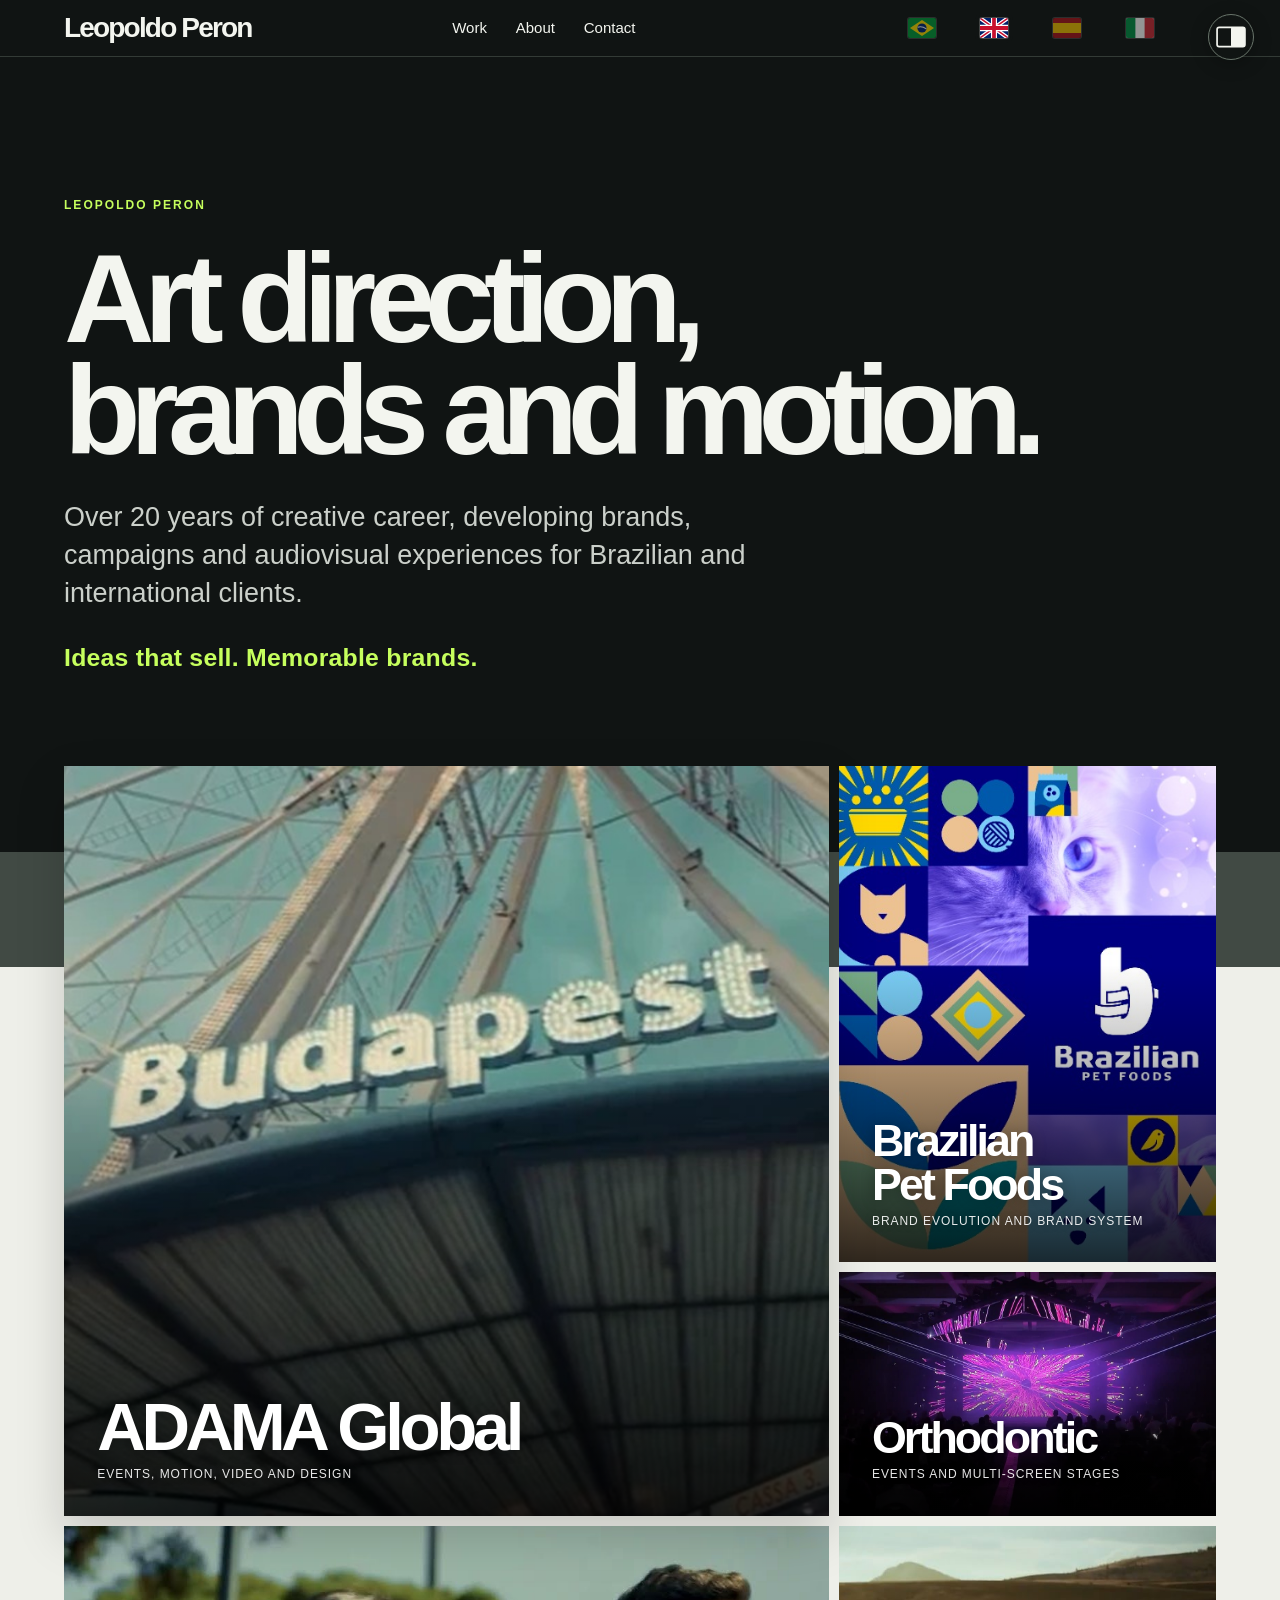
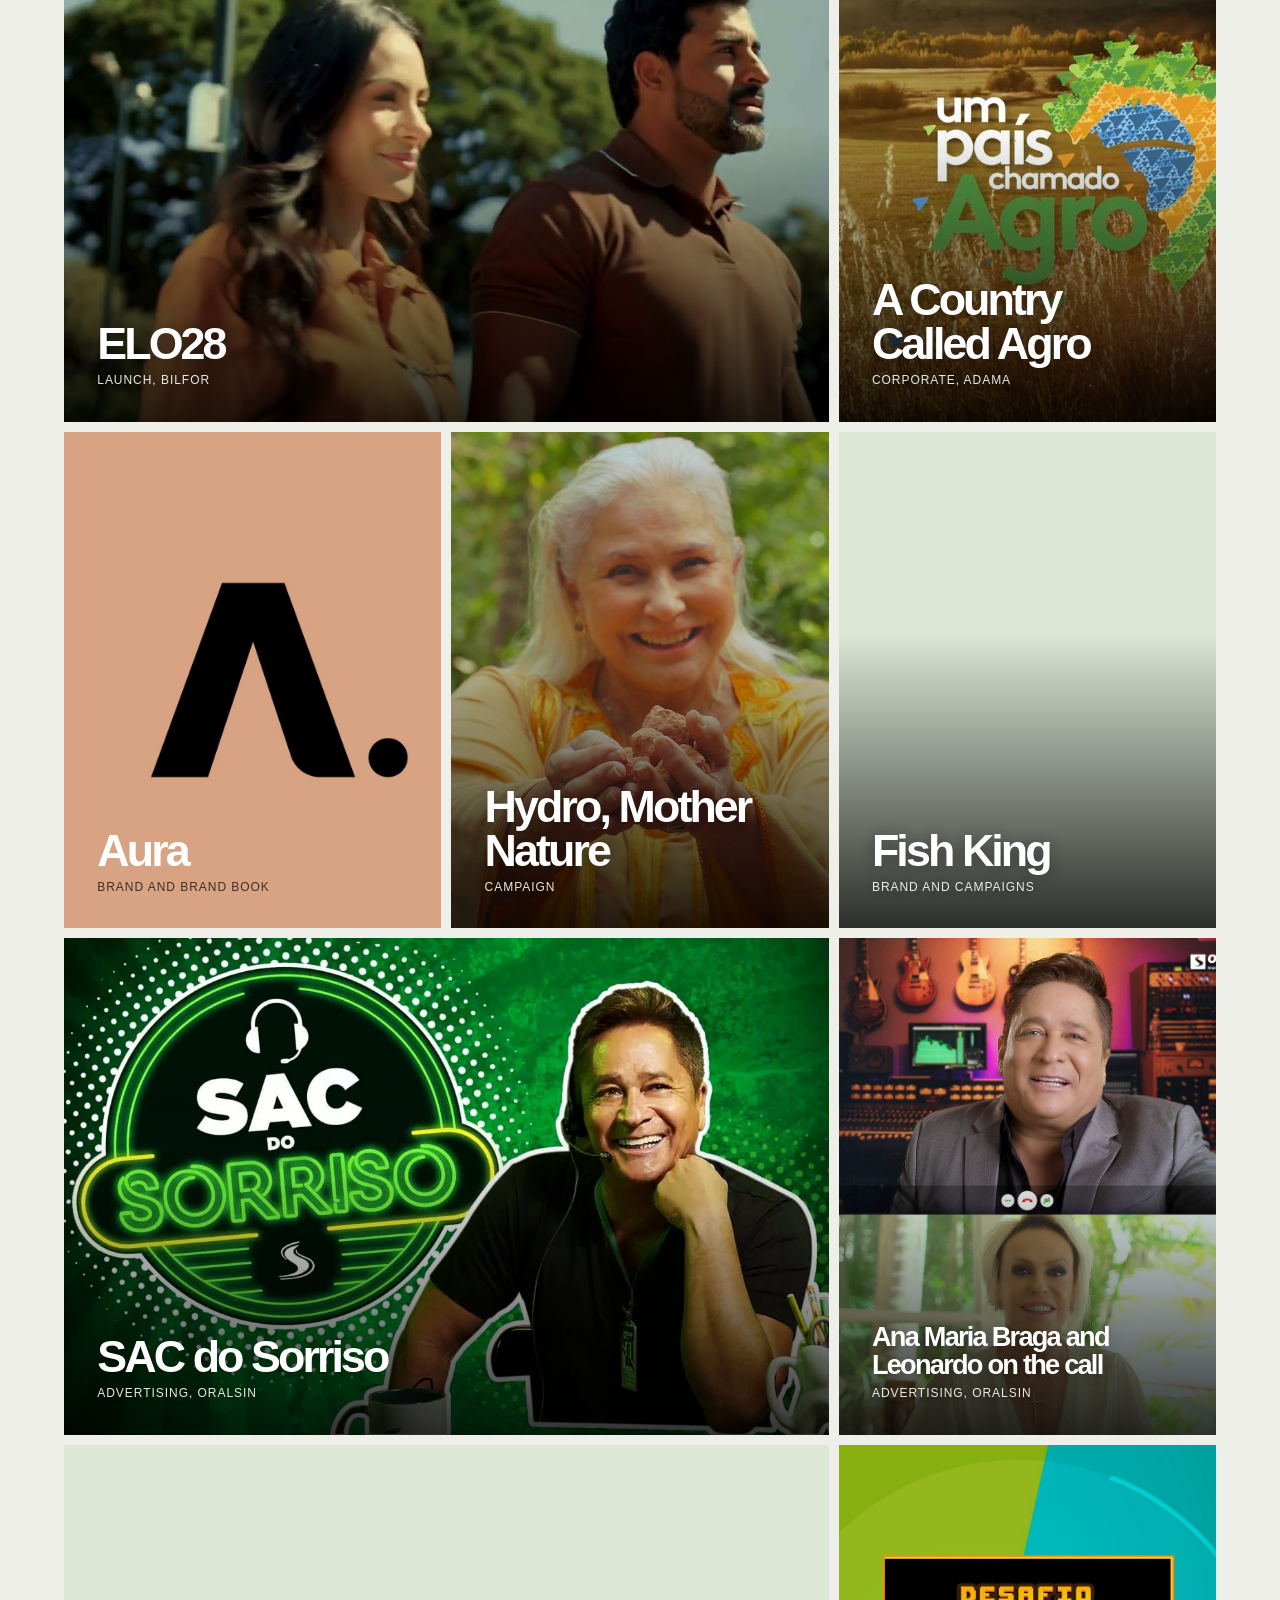
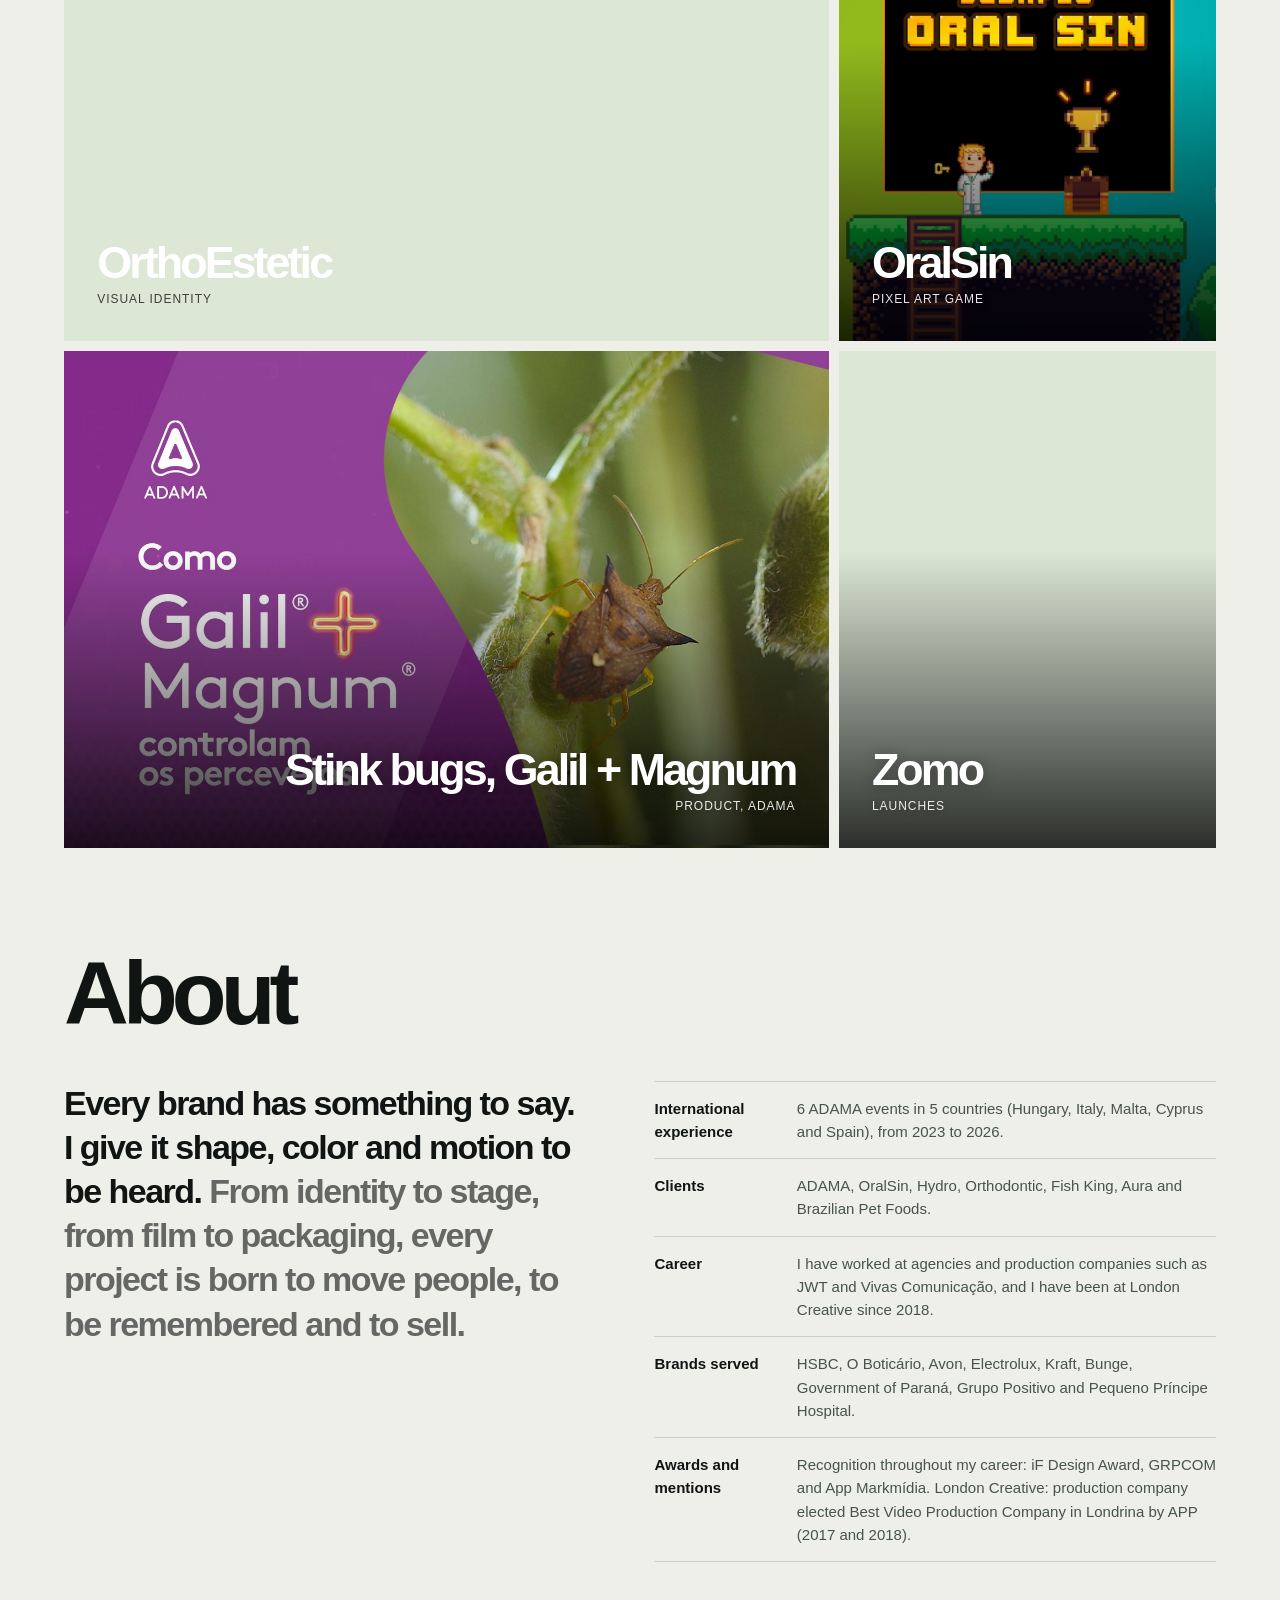
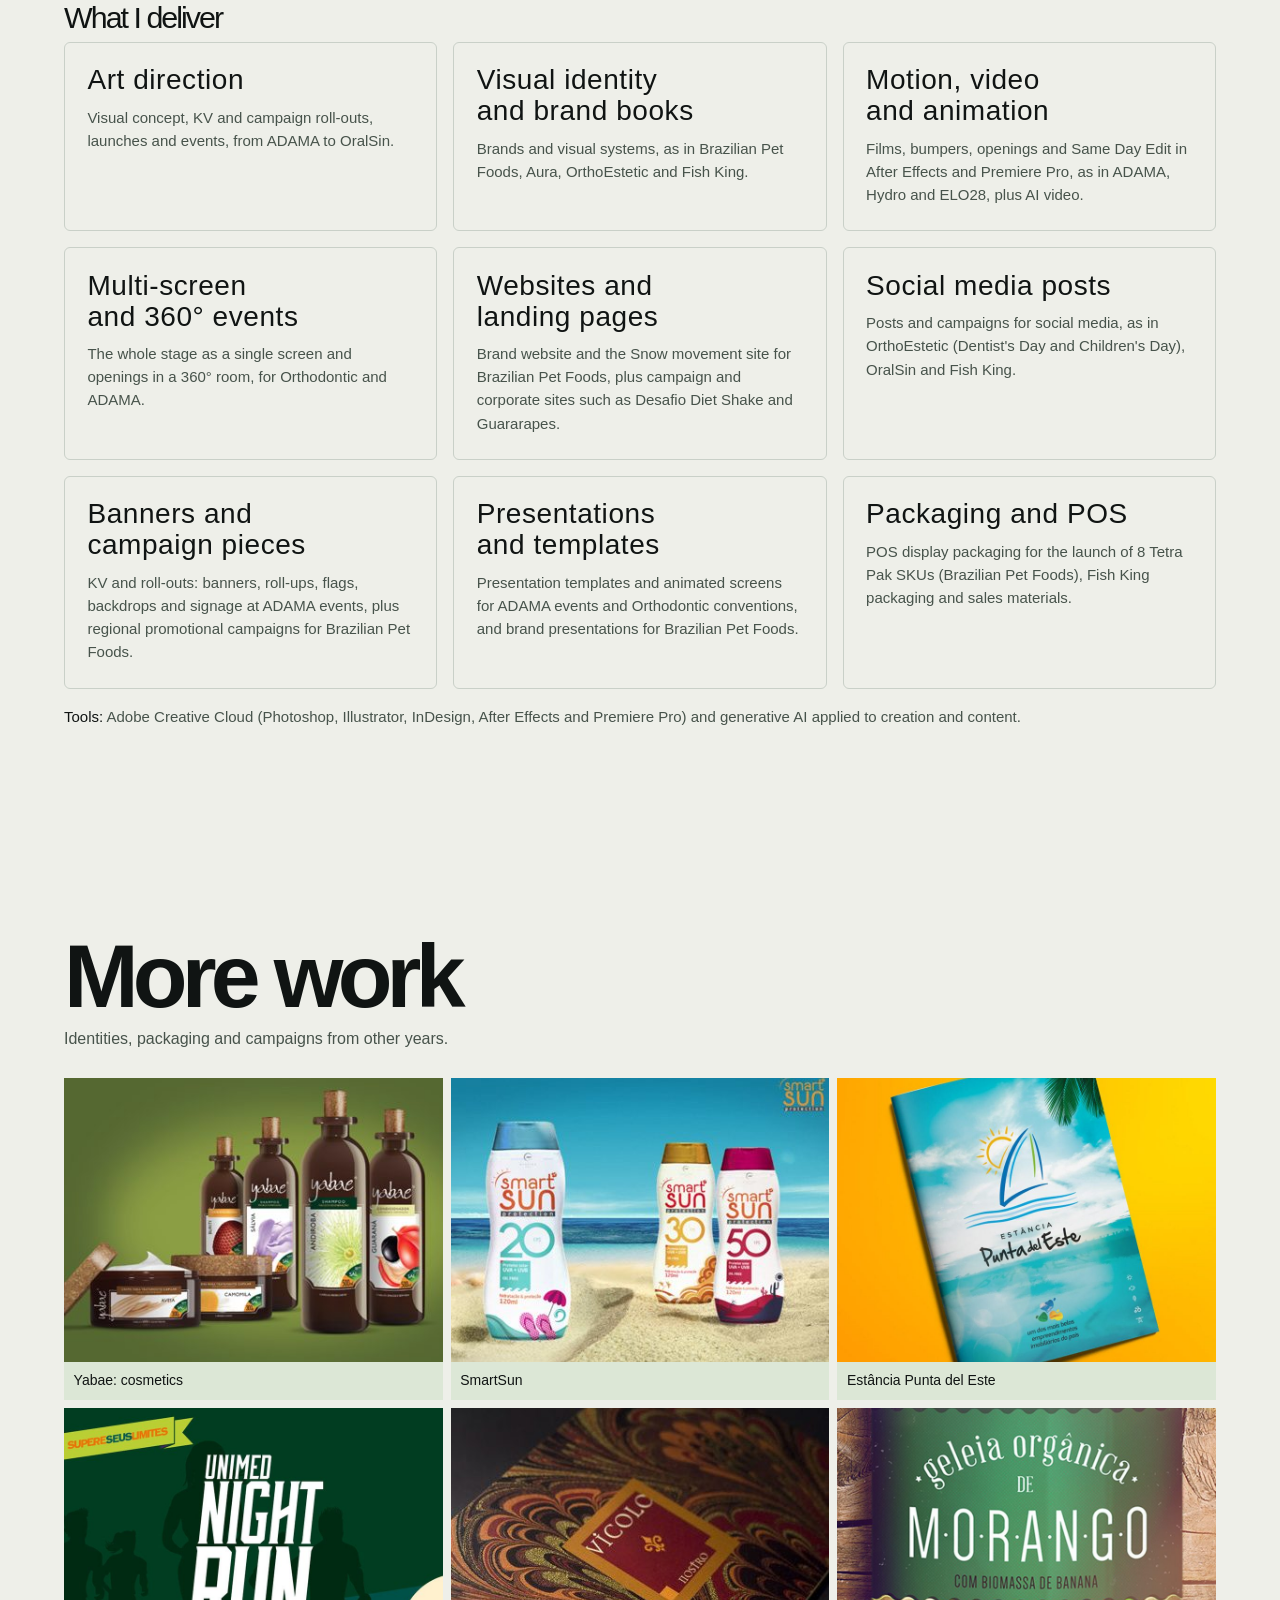
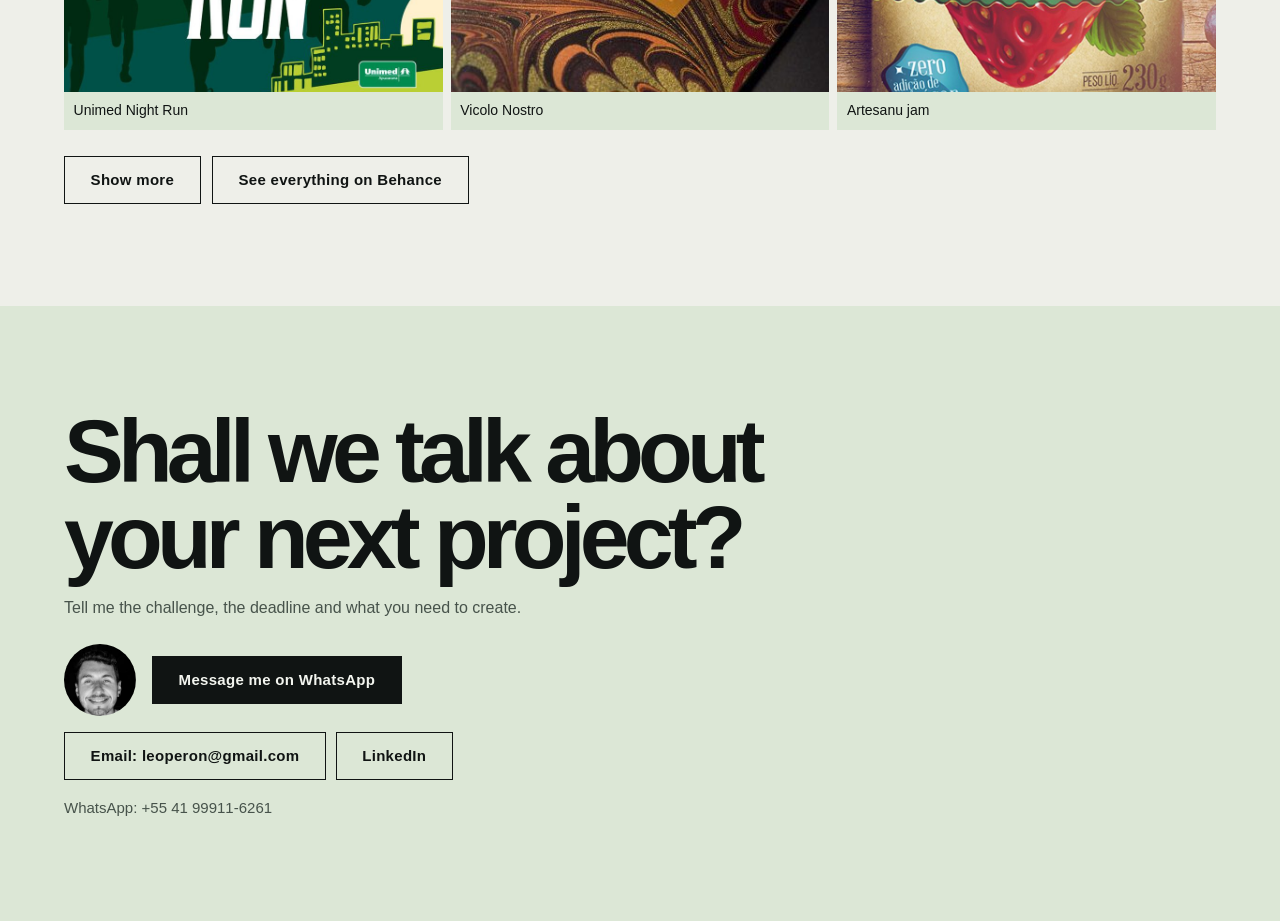
==== en/index.html @ 8b36c04d "Improve contrast in ADAMA Global event navigation" ====
<!DOCTYPE html>
<html lang="en">
<head>
<meta charset="utf-8">

<meta name="viewport" content="width=device-width, initial-scale=1, viewport-fit=cover">
<title>Leopoldo Peron | Art direction for brands that want to sell better</title>
<meta name="description" content="Art direction, visual identity, motion, AI video and events for brands and companies that want to be memorable.">
<link rel="canonical" href="https://leoperon2.github.io/portfolio/en/"><script type="application/ld+json">{"@context": "https://schema.org", "@type": "Person", "name": "Leopoldo Peron", "jobTitle": "Art director", "description": "Art direction, visual identity, motion, AI video and events for brands and companies.", "url": "https://leoperon2.github.io/portfolio/en/", "image": "https://leoperon2.github.io/portfolio/img/leopoldo.jpg", "inLanguage": "en", "sameAs": ["https://www.linkedin.com/in/leopoldoperon", "https://www.behance.net/leoperon"], "knowsAbout": ["Websites and landing pages", "Social media posts", "Banners and campaign pieces", "Presentations and templates", "Packaging and POS", "Visual identity and brand books", "Motion, video and animation", "Multi-screen and 360° events", "Adobe After Effects", "Adobe Premiere Pro", "Adobe Photoshop", "Adobe Illustrator", "Adobe InDesign"]}</script>
<meta property="og:type" content="website">
<meta property="og:locale" content="en_US">
<meta property="og:site_name" content="Leopoldo Peron">
<meta property="og:title" content="Leopoldo Peron | Art direction, brands and motion">
<meta property="og:description" content="Over 20 years of creative career, developing brands, campaigns and audiovisual experiences for Brazilian and international clients.">
<meta property="og:url" content="https://leoperon2.github.io/portfolio/en/">
<meta property="og:image" content="https://leoperon2.github.io/portfolio/img/adama/capa-tela.jpg?v=2">
<meta property="og:image:width" content="1360">
<meta property="og:image:height" content="660">
<meta property="og:image:alt" content="The 360° room of the ADAMA Field to Future event, with the screen surrounding the audience">
<meta name="twitter:card" content="summary_large_image">
<meta name="twitter:title" content="Leopoldo Peron | Art direction, brands and motion">
<meta name="twitter:description" content="Over 20 years of creative career, developing brands, campaigns and audiovisual experiences for Brazilian and international clients.">
<meta name="twitter:image" content="https://leoperon2.github.io/portfolio/img/adama/capa-tela.jpg?v=2">
<link rel="alternate" hreflang="pt-BR" href="../">
<link rel="alternate" hreflang="en" href="./">
<link rel="alternate" hreflang="es" href="../es/">
<link rel="alternate" hreflang="it" href="../it/">
<link rel="alternate" hreflang="x-default" href="../">
<link rel="preconnect" href="https://fonts.googleapis.com">
<link rel="preconnect" href="https://fonts.gstatic.com" crossorigin>
<link href="https://fonts.googleapis.com/css2?family=Antonio:wght@100..700&family=Hanken+Grotesk:wght@300;400;500;600&display=swap" rel="stylesheet">
<script>try{var t=localStorage.getItem("theme");if(t==="light"||t==="dark")document.documentElement.setAttribute("data-theme",t)}catch(e){}</script>
<script>try{if("IntersectionObserver" in window&&!matchMedia("(prefers-reduced-motion: reduce)").matches)document.documentElement.classList.add("js");}catch(e){}</script>
<script>document.addEventListener("click",function(e){var a=e.target.closest&&e.target.closest("nav.lang a");if(!a)return;var h=a.getAttribute("hreflang")||"";try{localStorage.setItem("lang",h==="pt-BR"?"pt":h)}catch(x){}});</script>
<style>
:root{
  box-sizing:border-box;
  padding-top:env(safe-area-inset-top,0px);
  padding-bottom:env(safe-area-inset-bottom,0px);
  --bg:#FBF7EE; --soft:#F3EDDF; --ink:#111111; --ink2:#5A5138; --line:#E7DFCB; --fill:#FFF1A8;
  --serif:"Archivo","Helvetica Neue",Arial,sans-serif;
  --sans:"Hanken Grotesk","Helvetica Neue",Arial,sans-serif;
}
@media (prefers-color-scheme: dark){
  :root:not([data-theme="light"]){ --bg:#0C0C0C; --soft:#16140F; --ink:#F5EFE0; --ink2:#BDB295; --line:#2B2820; }
}
:root[data-theme="dark"]{ --bg:#0C0C0C; --soft:#16140F; --ink:#F5EFE0; --ink2:#BDB295; --line:#2B2820; }
html{ scroll-padding-top:calc(env(safe-area-inset-top,0px) + 64px); scroll-behavior:smooth; -webkit-text-size-adjust:100%; }
*,*::before,*::after{ box-sizing:inherit; }
body{ margin:0; background:var(--bg); color:var(--ink); font:400 1.0625rem/1.6 var(--sans); -webkit-font-smoothing:antialiased; }
body:has(dialog[open]){ overflow:hidden; }
img{ display:block; max-width:100%; height:auto; }
p{ margin:0; }
a{ color:var(--ink); text-underline-offset:4px; }
:focus-visible{ outline:2px solid var(--ink); outline-offset:3px; }
.vh{ position:absolute; width:1px; height:1px; overflow:hidden; clip:rect(0 0 0 0); white-space:nowrap; }
.skip{ position:absolute; left:-999px; top:0; background:var(--ink); color:var(--bg); padding:.7rem 1rem; z-index:100; }
.skip:focus{ left:0; }
.wrap{ width:min(1040px,100% - 2.5rem); margin-inline:auto; }
h1,h2,h3{ margin:0; font-weight:400; }
h1,h2{ font-family:var(--serif); font-weight:800; letter-spacing:-.03em; line-height:.98; }
h2{ font-size:clamp(1.9rem,5vw,2.9rem); }
h3{ font:600 1rem/1.35 var(--sans); }
mark.fill{ background:var(--fill); color:#111; padding:.02em .28em; border-radius:2px; font-weight:500; -webkit-box-decoration-break:clone; box-decoration-break:clone; }

/* aviso de modelo (apague o bloco #draft no site final) */
#draft{ background:var(--fill); color:#111; font-size:.875rem; line-height:1.4; }
#draft .wrap{ display:flex; gap:1rem; align-items:center; justify-content:space-between; padding:.5rem 0; }
#draft button{ font:600 .875rem var(--sans); background:#111; color:#fff; border:0; padding:.55rem 1rem; min-height:36px; cursor:pointer; flex:none; }

/* botões */
.btn{ display:inline-flex; align-items:center; justify-content:center; min-height:48px; padding:0 1.6rem; background:var(--ink); color:var(--bg); border:1px solid var(--ink); font:600 .9375rem var(--sans); letter-spacing:.01em; text-decoration:none; cursor:pointer; }
.btn:hover{ opacity:.86; }
.btn.ghost{ background:transparent; color:var(--ink); }
.btn.ghost:hover{ background:var(--ink); color:var(--bg); opacity:1; }
.tlink{ display:inline-flex; align-items:center; min-height:48px; font-weight:600; font-size:.9375rem; }

/* cabeçalho */
.top{ position:sticky; top:env(safe-area-inset-top,0px); z-index:20; background:color-mix(in srgb,var(--bg) 94%,transparent); backdrop-filter:blur(10px); border-bottom:1px solid var(--line); }
.top .wrap{ display:flex; align-items:center; justify-content:space-between; gap:1rem; min-height:56px; }
.brand{ font:700 1.4rem/1 var(--serif); letter-spacing:-.01em; text-decoration:none; }
.top nav{ display:flex; align-items:center; gap:1.8rem; font-size:.9375rem; font-weight:500; }
.top nav a{ text-decoration:none; display:inline-flex; align-items:center; min-height:44px; }
.top nav a:hover{ text-decoration:underline; }
.top nav .btn{ min-height:40px; padding:0 1.1rem; }
.top nav .btn:hover{ text-decoration:none; }
/* seletor de idioma (bandeiras) */
.lang{ display:flex; align-items:center; gap:.1rem; margin-left:.6rem; }
.lang a{ display:inline-flex; align-items:center; justify-content:center; min-width:44px; min-height:44px; opacity:.55; transition:opacity .15s; }
.lang a:hover,.lang a[aria-current="true"]{ opacity:1; }
.lang a[aria-current="true"] svg{ outline:2px solid var(--ink); outline-offset:3px; }
.lang svg{ width:28px; height:20px; display:block; border-radius:2px; box-shadow:0 0 0 1px rgba(128,128,128,.45); }
@media (max-width:640px){ .top .wrap{ flex-wrap:wrap; row-gap:0; } .brand{ order:1; } .lang{ order:2; margin-left:auto; } .top nav{ order:3; flex-basis:100%; gap:1.4rem; } .top nav a{ min-height:40px; } }
@media (max-width:640px){ .top nav.lang{ order:2; flex-basis:auto; margin-left:auto; gap:0; } .top nav.lang a{ min-width:38px; } .intro-name,.intro-sig{ display:none; } }
@media (max-width:380px){ .top nav.lang a{ min-width:32px; } .lang svg{ width:24px; height:17px; } .top .brand{ font-size:1.45rem; } }
@media (max-width:759px){ .top nav{ gap:1.1rem; } }

/* prova */
.proof{ border-block:1px solid var(--line); font-size:.9375rem; color:var(--ink2); }
.proof .wrap{ display:grid; }
.proof p{ padding:.85rem 0; border-top:1px solid var(--line); }
.proof p:first-child{ border-top:0; }
.proof strong{ color:var(--ink); font-weight:600; }
@media (min-width:860px){ .proof .wrap{ grid-template-columns:repeat(3,1fr); gap:2rem; } .proof p{ border-top:0; padding:1.3rem 0; } }

/* seções */
section.block{ padding:clamp(2.75rem,8vw,6rem) 0; }
section.block > .wrap > h2{ margin-bottom:clamp(1.4rem,4vw,2.4rem); }
.soft{ background:var(--soft); }

/* mosaico de frames (só imagens) */
.mosaic{ display:grid; grid-template-columns:1fr 1fr; gap:6px; grid-auto-flow:dense; padding-top:clamp(.6rem,1.6vw,1.2rem); }
.tile{ all:unset; box-sizing:border-box; position:relative; display:block; overflow:hidden; cursor:pointer; background:var(--soft); aspect-ratio:4/5; color:#fff; }
.tile:focus-visible{ outline:2px solid var(--ink); outline-offset:3px; }
.tile img{ position:absolute; inset:0; width:100%; height:100%; object-fit:cover; object-position:var(--fp,50% 50%); transition:transform .5s ease; }
.tile::after{ content:""; position:absolute; inset:auto 0 0 0; height:var(--gh,46%); background:linear-gradient(to top, rgba(0,0,0,var(--ga,.45)), rgba(0,0,0,0)); pointer-events:none; }
.cap{ position:absolute; left:0; right:0; bottom:0; z-index:2; padding:.8rem .9rem; display:flex; flex-direction:column; gap:.1rem; }
.wtitle{ display:block; font:700 clamp(1.15rem,3.6vw,1.6rem)/1.08 var(--serif); letter-spacing:-.005em; text-wrap:balance; text-shadow:0 1px 14px rgba(0,0,0,.3); }
.wmeta{ display:block; font-size:.8125rem; line-height:1.3; color:rgba(255,255,255,.9); text-shadow:0 1px 8px rgba(0,0,0,.3); }
.tile.ink{ color:#111; }
.tile.ink::after{ display:none; }
.tile.ink .wtitle,.tile.ink .wmeta{ text-shadow:none; }
.tile.ink .wmeta{ color:rgba(17,17,17,.78); }
.tile.w{ grid-column:1 / -1; aspect-ratio:16/9; }
.t-a{ grid-column:1 / -1; aspect-ratio:3/2; }
@media (hover:hover){ .tile:hover img{ transform:scale(1.03); } }
@media (min-width:860px){
  .mosaic{ grid-template-columns:repeat(12,1fr); gap:8px; grid-auto-rows:clamp(150px,19vw,250px); grid-auto-flow:row; }
  .tile,.tile.w{ aspect-ratio:auto; }
  .tile.t-a{ grid-column:span 8; grid-row:span 3; }
  .tile.c4r2{ grid-column:span 4; grid-row:span 2; }
  .tile.c4r1{ grid-column:span 4; grid-row:span 1; }
  .tile.c8r2{ grid-column:span 8; grid-row:span 2; }
  .cap{ padding:1.1rem 1.3rem; }
  .t-a .wtitle{ font-size:2.6rem; }
}
/* textos resumidos, depois das imagens */
.info{ padding:clamp(2.4rem,7vw,5rem) 0 clamp(1.8rem,5vw,3rem); }
.info h1{ font-size:clamp(1.9rem,5.4vw,3.4rem); line-height:1.04; max-width:16em; }
.info .cols{ margin-top:clamp(1.4rem,3vw,2.2rem); display:grid; gap:1.6rem 4rem; }
.info .big{ font:700 clamp(1.2rem,3.4vw,1.55rem)/1.3 var(--serif); max-width:26em; }
.facts2{ list-style:none; margin:0; padding:0; border-top:1px solid var(--line); font-size:.9375rem; }
.facts2 li{ padding:.7rem 0; border-bottom:1px solid var(--line); color:var(--ink2); display:grid; gap:.1rem 1.4rem; }
.facts2 strong{ color:var(--ink); font-weight:600; }
@media (min-width:860px){ .info .cols{ grid-template-columns:1fr 1.1fr; align-items:start; } .facts2 li{ grid-template-columns:7.5rem 1fr; } }
.quotes-sec{ padding:clamp(1.2rem,3vw,2rem) 0 clamp(2.4rem,6vw,4rem); }
.quotes-sec .quotes{ display:grid; gap:1.6rem; }
@media (min-width:860px){ .quotes-sec .quotes{ grid-template-columns:1fr 1fr; gap:4rem; } }
.contact-sec{ background:var(--soft); padding:clamp(2.4rem,7vw,5rem) 0; }
.contact-sec h2{ font-size:clamp(2rem,6vw,3.6rem); max-width:11em; }
.contact-sec .lead{ margin-top:.8rem; color:var(--ink2); }
.contact-sec .row{ margin-top:1.4rem; }
.contact-sec .who{ display:flex; align-items:center; gap:1rem; flex-wrap:wrap; }
.contact-sec .me{ width:72px; height:72px; border-radius:50%; object-fit:cover; filter:grayscale(1); flex:none; }
.contact-sec .info2{ margin-top:1rem; font-size:.9375rem; color:var(--ink2); }

/* serviços e processo */
.svc{ list-style:none; margin:0; padding:0; border-top:1px solid var(--line); }
.svc li{ padding:1rem 0; border-bottom:1px solid var(--line); display:grid; gap:.2rem 2rem; }
.svc li p{ color:var(--ink2); font-size:.9375rem; }
@media (min-width:760px){ .svc li{ grid-template-columns:1fr 1.6fr; align-items:baseline; padding:1.2rem 0; } }
ol.steps{ list-style:none; margin:0; padding:0; counter-reset:s; display:grid; gap:1.1rem; }
ol.steps li{ counter-increment:s; display:grid; grid-template-columns:1.6rem 1fr; gap:.2rem .4rem; }
ol.steps li::before{ content:counter(s) "."; font-weight:600; color:var(--ink2); grid-row:1 / span 2; }
ol.steps p{ color:var(--ink2); font-size:.9375rem; }
@media (min-width:860px){ ol.steps{ grid-template-columns:repeat(4,1fr); gap:2rem; } }

/* sobre */
.about .wrap{ display:grid; gap:1.8rem; }
.about .photo{ width:min(180px,45%); aspect-ratio:4/5; overflow:hidden; background:var(--soft); order:2; }
.about .photo img{ width:100%; height:100%; object-fit:cover; }
.about .text p{ margin-top:1rem; max-width:34em; }
.about .text p.big{ font:700 clamp(1.3rem,3.4vw,1.7rem)/1.3 var(--serif); margin-top:0; max-width:24em; }
.creds{ list-style:none; margin:1.6rem 0 0; padding:0; border-top:1px solid var(--line); font-size:.9375rem; }
.creds li{ padding:.75rem 0; border-bottom:1px solid var(--line); color:var(--ink2); }
.creds strong{ color:var(--ink); font-weight:600; margin-right:.4rem; }
@media (min-width:860px){ .about .wrap{ grid-template-columns:.55fr 1.45fr; gap:5rem; align-items:start; } .about .photo{ width:100%; order:0; } }

/* depoimentos */
.quotes{ display:grid; gap:1.8rem; }
blockquote{ margin:0; font:700 clamp(1.25rem,3vw,1.6rem)/1.3 var(--serif); }
blockquote footer{ margin-top:.7rem; font:400 .9375rem var(--sans); color:var(--ink2); }
@media (min-width:860px){ .quotes{ grid-template-columns:1fr 1fr; gap:4rem; } }

/* contato */
.contact h2{ font-size:clamp(2.2rem,7vw,4.4rem); max-width:11em; }
.contact .lead{ margin-top:1rem; max-width:30em; color:var(--ink2); }
.contact .row{ margin-top:1.6rem; display:flex; flex-wrap:wrap; gap:.7rem; }
.contact .info2{ margin-top:1.4rem; font-size:.9375rem; color:var(--ink2); }
.contact .links{ margin-top:1.2rem; display:flex; flex-wrap:wrap; gap:0 1.6rem; font-weight:600; font-size:.9375rem; }
.contact .links a{ display:inline-flex; align-items:center; min-height:44px; }
footer.site{ padding:1.4rem 0 1.8rem; color:var(--ink2); font-size:.875rem; border-top:1px solid var(--line); }
footer.site .wrap{ display:flex; justify-content:space-between; gap:1rem; }

/* case aberto */
dialog{ width:min(960px,100%); max-height:calc(100dvh - 2rem); margin:auto; padding:0; border:0; background:var(--bg); color:var(--ink); overflow:auto; overscroll-behavior:contain; }
dialog::backdrop{ background:rgba(0,0,0,.6); }
dialog[open]{ animation:fade .2s ease-out; }
@keyframes fade{ from{ opacity:0; } to{ opacity:1; } }
@media (max-width:759px){ dialog{ width:100%; height:100dvh; max-height:100dvh; } }
.dlg-bar{ position:sticky; top:0; z-index:5; display:flex; justify-content:flex-end; padding:calc(.4rem + env(safe-area-inset-top,0px)) .6rem .4rem; background:color-mix(in srgb,var(--bg) 94%,transparent); backdrop-filter:blur(10px); border-bottom:1px solid var(--line); }
.close{ font:600 .9375rem var(--sans); background:none; color:var(--ink); border:0; min-height:44px; padding:0 1rem; cursor:pointer; text-decoration:underline; text-underline-offset:4px; }
.dlg{ padding:1.4rem clamp(1.25rem,4vw,3rem) calc(2.2rem + env(safe-area-inset-bottom,0px)); }
.dlg-head .meta{ color:var(--ink2); font-size:.9375rem; }
.dlg-head h2{ margin-top:.4rem; font-size:clamp(2.1rem,6vw,3.4rem); }
.dlg .lede{ margin-top:.9rem; font-size:1.1rem; max-width:32em; color:var(--ink2); }
.video{ position:relative; margin-top:1.6rem; aspect-ratio:16/9; overflow:hidden; background:var(--soft); }
.video img{ width:100%; height:100%; object-fit:cover; }
.badge{ position:absolute; left:.7rem; bottom:.7rem; background:#111; color:#fff; font-weight:500; font-size:.8125rem; padding:.35rem .7rem; }
.video iframe{ position:absolute; inset:0; width:100%; height:100%; border:0; }
.video.on{ background:#000; }
.video.on > img{ visibility:hidden; }
.play{ position:absolute; inset:0; width:100%; height:100%; display:grid; place-items:center; background:rgba(0,0,0,.18); border:0; cursor:pointer; padding:0; }
.play svg{ width:clamp(64px,12vw,96px); height:auto; transition:transform .15s ease; }
.play:hover svg,.play:focus-visible svg{ transform:scale(1.08); }
.play:focus-visible{ outline:3px solid #fff; outline-offset:-6px; }
.vlist{ list-style:none; margin:.6rem 0 0; padding:0; display:flex; flex-wrap:wrap; gap:.5rem; }
.vlist button{ font:500 .875rem var(--sans); min-height:44px; padding:0 1rem; background:transparent; color:var(--ink); border:1px solid var(--line); cursor:pointer; }
.vlist button[aria-pressed="true"]{ background:var(--ink); color:var(--bg); border-color:var(--ink); }
.vlink{ margin:.5rem 0 0; font-size:.875rem; color:var(--ink2); }
.more{ padding:clamp(2.4rem,6vw,4.5rem) 0 1rem; }
.more h2{ font-size:clamp(2rem,6vw,3.4rem); }
.more-sub{ margin:.5rem 0 0; color:var(--ink2); }
.more-grid{ list-style:none; margin:1.6rem 0 0; padding:0; display:grid; gap:8px; grid-template-columns:1fr 1fr; }
@media (min-width:760px){ .more-grid{ grid-template-columns:repeat(3,1fr); } }
@media (min-width:1100px){ .more-grid{ grid-template-columns:repeat(4,1fr); } }
.more-grid a{ display:block; text-decoration:none; color:var(--ink); background:var(--soft); min-height:44px; }
.more-grid img{ width:100%; aspect-ratio:4/3; object-fit:cover; display:block; transition:opacity .2s; }
.more-grid span{ display:block; padding:.55rem .6rem .7rem; font-size:.875rem; line-height:1.3; }
@media (hover:hover){ .more-grid a:hover img{ opacity:.82; } }
.more-link{ margin-top:1.6rem; }
.dlg section.evsec,.dlg section.pal{ max-width:none; }
.pal h4{ margin:1.2rem 0 .5rem; font:600 .8125rem var(--sans); letter-spacing:.06em; text-transform:uppercase; color:var(--ink2); }
.sw{ list-style:none; margin:0; padding:0; display:grid; gap:8px; grid-template-columns:1fr 1fr; }
@media (min-width:760px){ .sw{ grid-template-columns:repeat(5,1fr); } }
.sw li{ background:var(--c); color:var(--t); min-height:104px; padding:.8rem .8rem .7rem; display:flex; flex-direction:column; justify-content:flex-end; gap:.1rem; }
.sw b{ font:700 .9375rem var(--sans); }
.sw code{ font:500 .75rem var(--sans); opacity:.85; }
.sw span{ font-size:.75rem; line-height:1.25; opacity:.85; }
.evnav{ display:flex; flex-wrap:wrap; gap:.5rem; margin:.8rem 0 0; }
.evnav button{ font:500 .875rem var(--sans); min-height:44px; padding:.35rem 1rem; text-align:left; background:transparent; color:var(--ink); border:1px solid var(--line); cursor:pointer; display:grid; line-height:1.25; }
.evnav button span{ color:var(--ink2); font-size:.75rem; }
.evnav button:hover{ border-color:var(--ink); }
.evtop{ margin-top:1.6rem; padding:1.1rem 1.1rem 1.2rem; background:#242628; color:#f7f8f9; }
.evtop-t{ margin:0; font:700 .8125rem var(--sans); letter-spacing:.07em; text-transform:uppercase; }
#case-adama .evtop-t{ color:#f7f8f9 !important; }
.evtop .evnav{ margin-top:.7rem; }
.evtop .evnav button{ background:#35383b; color:#f7f8f9; border-color:#92989e; font-weight:600; }
.evtop .evnav button span{ color:#d0d4d8; font-weight:500; }
.evtop .evnav button:hover{ background:#45494d; border-color:#92989e; }
.evtop .evnav button:focus-visible{ outline:3px solid #f7f8f9; outline-offset:3px; }
.ev{ position:relative; margin-top:5rem; padding-top:2.2rem; border-top:3px solid var(--ink); scroll-margin-top:4.5rem; }
.ev::before{ content:""; position:absolute; top:-3px; left:0; width:5.5rem; height:3px; background:#C6F432; }
.dlg .ev h3{ font-size:clamp(2rem,6vw,3.2rem); line-height:1.05; letter-spacing:-.01em; margin:0; }
.ev h4{ margin:1.6rem 0 .6rem; font:600 .8125rem var(--sans); letter-spacing:.06em; text-transform:uppercase; color:var(--ink2); }
.evmeta{ display:inline-block; margin:.9rem 0 0; padding:.5rem .8rem; background:var(--soft); color:var(--ink); font:600 .75rem var(--sans); letter-spacing:.12em; text-transform:uppercase; line-height:1.4; }
.evtext{ margin:.8rem 0 0; max-width:38em; }
.evg{ display:grid; gap:8px; grid-template-columns:1fr 1fr; }
@media (min-width:760px){ .evg{ grid-template-columns:repeat(3,1fr); } .evm{ grid-template-columns:repeat(3,1fr); } }
.evg figure{ margin:0; background:var(--soft); overflow:hidden; }
.evg img{ width:100%; aspect-ratio:4/3; object-fit:cover; object-position:center; background:var(--soft); display:block; transition:transform .5s cubic-bezier(.2,.7,.2,1); }
@media (hover:hover){ .evg figure:hover img{ transform:scale(1.07); } }
@media (prefers-reduced-motion:reduce){ .evg img{ transition:none; } .evg figure:hover img{ transform:none; } }
.evg figcaption{ font-size:.75rem; color:var(--ink2); padding:.35rem .5rem .5rem; }
.evm img{ object-fit:cover; }
.facts{ margin:1.6rem 0 0; border-top:1px solid var(--line); }
.facts > div{ padding:.8rem 0; border-bottom:1px solid var(--line); display:grid; gap:.1rem 2rem; }
.facts dt{ color:var(--ink2); font-size:.875rem; }
.facts dd{ margin:0; font-size:.9375rem; }
@media (min-width:760px){ .facts > div{ grid-template-columns:9rem 1fr; } }
.dlg section{ margin-top:1.8rem; max-width:38em; }
.dlg section h3{ margin-bottom:.4rem; }
.hl{ margin:.8rem 0 0; padding-left:1.1rem; }
.hl li{ margin-top:.4rem; }
.gallery{ margin-top:2rem; display:grid; gap:8px; }
@media (min-width:760px){ .gallery{ grid-template-columns:1fr 1fr; } }
.gallery figure{ margin:0; background:var(--soft); overflow:hidden; }
.gallery img{ width:100%; aspect-ratio:4/3; object-fit:cover; object-position:center; display:block; background:var(--soft); transition:transform .5s cubic-bezier(.2,.7,.2,1); }
@media (hover:hover){ .gallery figure:hover img{ transform:scale(1.07); } }
@media (prefers-reduced-motion:reduce){ .gallery img{ transition:none; } .gallery figure:hover img{ transform:none; } }
.gallery.mosaic{ grid-template-columns:repeat(4,1fr); grid-auto-rows:clamp(110px,17vw,210px); grid-auto-flow:dense; }
.gallery.mosaic figure{ min-height:0; }
.gallery.mosaic img,.gallery.mosaic video{ width:100%; height:100%; aspect-ratio:auto; object-fit:cover; display:block; }
.gallery.mosaic video{ transition:transform .5s cubic-bezier(.2,.7,.2,1); }
.gallery.mosaic .c2{ grid-column:span 2; } .gallery.mosaic .c4{ grid-column:span 4; } .gallery.mosaic .r2{ grid-row:span 2; }
@media (hover:hover){ .gallery.mosaic figure:hover video{ transform:scale(1.07); } }
@media (max-width:560px){ .gallery.mosaic{ grid-template-columns:repeat(2,1fr); } .gallery.mosaic .c4{ grid-column:span 2; } }
.dlg-cta{ margin-top:2.2rem; padding-top:1.4rem; border-top:1px solid var(--line); display:flex; flex-wrap:wrap; gap:1rem 2rem; align-items:center; justify-content:space-between; }
.dlg-cta p{ font:700 1.5rem/1.15 var(--serif); }

@media (prefers-reduced-motion:reduce){ html{ scroll-behavior:auto; } dialog[open]{ animation:none; } }

/* títulos finos, altos e condensados */
:root{ --serif:"Antonio","Oswald","Arial Narrow",Arial,sans-serif; }
h1,h2,.brand,.wtitle,.dlg-cta p,.info .big{ font-family:var(--serif); font-weight:300; font-variation-settings:normal; }
h1,h2{ font-weight:200; letter-spacing:-.01em; line-height:.92; }
.brand{ font-size:1.75rem; letter-spacing:.01em; line-height:1; }
.wtitle{ font-size:clamp(1.65rem,6.2vw,2.5rem); line-height:1; letter-spacing:.005em; }
.wmeta{ letter-spacing:.01em; }
@media (min-width:860px){ .wtitle{ font-size:2.4rem; } .t-a .wtitle{ font-size:4.2rem; } .wtitle.long{ font-size:1.9rem; } }
.wtitle.long{ font-size:clamp(1.35rem,5vw,1.7rem); line-height:1.02; }
.info{ padding:clamp(3rem,9vw,7.5rem) 0 clamp(2.6rem,6vw,4.8rem); }
.info h1{ font-size:clamp(3rem,10.5vw,8rem); line-height:1.1; max-width:none; }
.info h1 span{ display:block; }
.t2{ color:color-mix(in srgb,var(--ink) 62%,var(--bg)); }   /* segundo tom de branco: continuação da frase */
.info .cols{ margin-top:clamp(2.8rem,6.5vw,5rem); gap:2.6rem 5rem; }
.info .big{ font-size:clamp(1.45rem,3.6vw,2.2rem); line-height:1.3; letter-spacing:.005em; max-width:19em; }
.info .sm{ margin-top:2.2rem; font-size:.9375rem; line-height:1.7; color:var(--ink2); max-width:30em; }
.facts2 li{ padding:1rem 0; }
.contact-sec h2{ font-size:clamp(3.2rem,12vw,8rem); line-height:.9; max-width:9em; }
.dlg-head h2{ font-size:clamp(3.2rem,12vw,6.4rem); line-height:.9; }
.dlg-cta p{ font-size:clamp(1.9rem,5vw,2.8rem); line-height:1; }
.btn{ letter-spacing:.02em; }

/* apresentação */
.intro{ padding:clamp(1.8rem,5vw,3.4rem) 0 clamp(.4rem,1.2vw,.8rem); }
.intro .wrap{ display:grid; gap:.9rem; max-width:1040px; }
.intro-name{ font:600 .8125rem var(--sans); letter-spacing:.14em; text-transform:uppercase; color:var(--ink2); }
.intro h1{ font-size:clamp(2.4rem,6.4vw,4.6rem); line-height:.98; font-weight:200; max-width:none; text-wrap:balance; }
.intro-text{ max-width:36em; color:var(--ink2); font-size:clamp(1rem,2.4vw,1.1875rem); line-height:1.55; }
.intro-sig{ font:300 clamp(1.15rem,3vw,1.55rem)/1.2 var(--serif); letter-spacing:.01em; }
.intro-links{ display:flex; flex-wrap:wrap; gap:0 1.6rem; margin:0; }
.intro-links a{ display:inline-flex; align-items:center; min-height:44px; font-weight:600; font-size:.9375rem; }
@media (min-width:860px){ .intro .wrap{ gap:1.1rem; } }

/* sobre */
.info h2{ font-size:clamp(2.4rem,7vw,4.6rem); }
.info .cols{ margin-top:clamp(1.6rem,3.6vw,2.8rem); }
.pillars{ list-style:none; margin:0; padding:0; display:grid; gap:0; border-top:1px solid var(--line); }
.pillars li{ padding:.9rem 0; border-bottom:1px solid var(--line); display:grid; gap:.1rem 1.2rem; }
.pillars strong{ font:300 clamp(1.3rem,3.2vw,1.65rem)/1.1 var(--serif); letter-spacing:.01em; }
.pillars span{ color:var(--ink2); font-size:.9375rem; line-height:1.5; }
.deliver-h{ margin:2.4rem 0 .5rem; font:300 clamp(1.5rem,3.6vw,1.9rem)/1.1 var(--serif); }
.tools{ margin:1.1rem 0 0; color:var(--ink2); font-size:.9375rem; line-height:1.5; }
.tools strong{ color:var(--ink); font-weight:500; }
/* o que eu entrego: cards */
.cards{ list-style:none; margin:0; padding:0; display:grid; grid-template-columns:repeat(3,1fr); gap:1rem; }
.cards li{ border:1px solid var(--line); border-radius:6px; padding:1.4rem 1.4rem 1.5rem; display:grid; gap:.6rem; align-content:start; }
.cards strong{ font:500 clamp(1.4rem,2.6vw,1.75rem)/1.1 var(--serif); letter-spacing:.02em; color:var(--ink); text-wrap:balance; }
.cards span{ color:var(--ink2); font-size:.9375rem; line-height:1.55; font-weight:300; }
@media (max-width:859px){ .cards{ grid-template-columns:1fr 1fr; } }
@media (max-width:560px){ .cards{ grid-template-columns:1fr; } }
.facts2 li{ font-weight:300; }
.facts2 strong{ font-weight:600; }
@media (min-width:860px){ .pillars{ grid-template-columns:1fr 1fr; column-gap:2rem; } }
.info .cols + .pillars,.info .pillars-wrap{ margin-top:clamp(1.8rem,4vw,3rem); }
.info .facts2{ margin-top:0; }

/* capas: legenda no topo ou à direita quando a arte já tem texto embaixo */
.tile.captop::after{ inset:0 0 auto 0; background:linear-gradient(to bottom, rgba(0,0,0,var(--ga,.45)), rgba(0,0,0,0)); }
.tile.captop .cap{ top:0; bottom:auto; }
.tile.capr .cap{ align-items:flex-end; text-align:right; }
@media (min-width:1100px){ .more-grid{ grid-template-columns:repeat(3,1fr); } }
.contact-sec .lead{ margin-top:1rem; }
/* imagem de abertura dos cases */
.hero{ margin:1.6rem 0 0; background:var(--soft); overflow:hidden; }
.hero img{ width:100%; height:auto; aspect-ratio:16/9; object-fit:cover; object-position:var(--fp,50% 50%); display:block; }
.hero.wide img{ aspect-ratio:auto; }
/* arquivo: mais trabalhos */
.more-grid li[hidden]{ display:none; }
.more-actions{ margin-top:1.6rem; display:flex; flex-wrap:wrap; gap:.7rem; align-items:center; }
.more-actions p{ margin:0; }

/* contato */
.contact-sec h2{ font-size:clamp(2.5rem,7.4vw,5.2rem); line-height:.95; max-width:12em; text-wrap:balance; }
.contact-sec .alts{ list-style:none; margin:1rem 0 0; padding:0; display:flex; flex-wrap:wrap; gap:.6rem; }
.contact-sec .alts .btn{ min-height:48px; }
.contact-sec .info2 a{ font-weight:600; }

/* case: síntese inicial padronizada */
.brief{ margin-top:1.8rem; }
.brief dd p{ margin:0; }
.brief dd p + p,.brief dd p + ul,.brief dd ul + p{ margin-top:.5rem; }
.brief dd .hl{ margin:.5rem 0 0; }
.brief dd .hl:first-child{ margin-top:0; }
@media (min-width:760px){ .brief > div{ grid-template-columns:11rem 1fr; } }
.brief .tag{ font-weight:600; }

/* ADAMA: eventos em sanfona */
.evhint{ margin:1.6rem 0 0; color:var(--ink2); font-size:.9375rem; }
.evsec{ margin-top:2rem; border-top:3px solid var(--ink); }
.ev{ margin-top:0; padding-top:0; border-top:0; border-bottom:1px solid var(--line); }
.ev::before{ display:none; }
.dlg .ev h3{ font-size:inherit; line-height:inherit; letter-spacing:0; margin:0; }
.evbtn{ all:unset; box-sizing:border-box; width:100%; display:grid; grid-template-columns:1fr auto; align-items:center; gap:.2rem 1rem; padding:1.1rem 0; cursor:pointer; }
.evbtn:focus-visible{ outline:2px solid var(--ink); outline-offset:2px; }
.evname{ grid-column:1; font:300 clamp(2rem,6vw,3.2rem)/1.02 var(--serif); letter-spacing:.005em; }
.evsub{ grid-column:1; font:600 .75rem/1.4 var(--sans); letter-spacing:.1em; text-transform:uppercase; color:var(--ink2); }
.evtog{ grid-column:2; grid-row:1 / span 2; position:relative; width:44px; height:44px; border:1px solid var(--line); border-radius:50%; }
.evtog::before,.evtog::after{ content:""; position:absolute; left:50%; top:50%; width:16px; height:2px; background:var(--ink); transform:translate(-50%,-50%); transition:transform .2s; }
.evtog::after{ transform:translate(-50%,-50%) rotate(90deg); }
.evbtn[aria-expanded="true"] .evtog::after{ transform:translate(-50%,-50%) rotate(0); }
@media (hover:hover){ .evbtn:hover .evtog{ border-color:var(--ink); } }
.evbody{ padding:.2rem 0 2.2rem; }
.evbody[hidden]{ display:none; }
.evbody > .evtext:first-child{ margin-top:0; }
.story{ margin-top:2rem; border-top:1px solid var(--line); border-bottom:1px solid var(--line); }
.story summary{ cursor:pointer; min-height:48px; display:flex; align-items:center; font-weight:600; font-size:.9375rem; }
.story[open] summary{ border-bottom:1px solid var(--line); }
.story .evtext{ margin:.9rem 0 1rem; }
.story .evtext + .evtext{ margin-top:0; }
@media (prefers-reduced-motion:reduce){ .evtog::before,.evtog::after{ transition:none; } }

/* celular: uma só família (Antonio), hierarquia por peso e por tom de branco */
@media (max-width:640px){
  :root{ --sans:"Antonio","Oswald","Arial Narrow",Arial,sans-serif; }
  body{ font-weight:300; font-size:1.1875rem; line-height:1.45; letter-spacing:.012em; }
  strong,b{ font-weight:600; }
  .top nav{ font-size:1.125rem; font-weight:400; letter-spacing:.03em; }
  .intro-text{ font-size:1.25rem; line-height:1.4; font-weight:300; }
  .more-sub,.lead,.info .sm,.dlg .lede,.evhint{ font-size:1.1875rem; font-weight:300; }
  .wmeta{ font-size:1rem; letter-spacing:.03em; font-weight:400; }
  .cap .wtitle{ font-weight:500; }
  .info .big{ font-weight:400; }
  .facts2 li,.creds li,.pillars span,.svc li p{ font-size:1.125rem; font-weight:300; }
  .facts2 strong,.pillars strong{ font-weight:500; letter-spacing:.03em; }
  .pillars strong{ font-weight:300; }
  .dlg-head .meta,.dlg .meta{ font-size:1rem; font-weight:400; letter-spacing:.06em; text-transform:uppercase; }
  .facts dt{ font-size:1rem; font-weight:500; letter-spacing:.08em; text-transform:uppercase; color:var(--ink2); }
  .facts dd,.facts dd p,.dlg section p,.evtext,.hl li{ font-size:1.1875rem; font-weight:300; color:var(--ink); }
  .brief .tag{ font-weight:600; }
  .evsub,.evmeta,.evtop-t{ font-size:.9375rem; font-weight:500; letter-spacing:.08em; }
  .evnav button{ font-size:1.0625rem; font-weight:500; }
  .evnav button span{ font-size:.9375rem; font-weight:300; }
  .pal h4,.ev h4{ font-size:.9375rem; font-weight:500; letter-spacing:.08em; }
  .more-grid span,.evg figcaption{ font-size:1.0625rem; font-weight:400; }
  .btn,.close,.vlist button,.story summary,.tlink{ font-size:1.125rem; font-weight:500; letter-spacing:.04em; }
  .vlist button{ font-weight:400; }
  .vlink,.sw span,.sw code,.sw b{ font-size:1rem; }
  .contact-sec .info2,.contact-sec .lead{ font-size:1.1875rem; font-weight:300; }
  footer.site{ font-size:1rem; font-weight:300; }
  blockquote footer{ font-size:1.125rem; }
  .tile.captop .wmeta{ display:none; }
}

/* alternador claro/escuro */
.themebtn{ all:unset; box-sizing:border-box; cursor:pointer; display:inline-flex; align-items:center; justify-content:center; min-width:44px; min-height:44px; margin-left:.2rem; color:var(--ink); }
.themebtn:focus-visible{ outline:2px solid var(--ink); outline-offset:2px; }
.themebtn svg{ width:28px; height:20px; display:block; }
.themebtn rect.fr{ fill:none; stroke:currentColor; stroke-width:1.6; }
.themebtn rect.fl{ fill:currentColor; }
/* celular: nome e menu em bloco; bandeiras na altura das minúsculas; alternador na linha do menu */
@media (max-width:640px){
  .top .wrap{ align-items:baseline; column-gap:.4rem; }
  .top .brand{ flex:none; }
  .top nav.lang{ font:300 1.75rem/1 "Antonio","Oswald","Arial Narrow",Arial,sans-serif; align-self:baseline; }
  .top nav.lang a{ align-self:auto; }
  .top nav.lang svg,.lang svg{ height:1ex; width:1.43ex; }
  .top nav:not(.lang){ flex:1 1 auto; flex-basis:calc(100% - 56px); margin-top:-.5rem; align-self:center; gap:1.1rem; }
  .top nav:not(.lang) a{ text-decoration:underline; text-decoration-thickness:1px; text-underline-offset:6px; min-height:36px; }
  .themebtn{ order:4; align-self:center; margin:-.5rem 0 0 auto; }
  .themebtn svg{ width:1.8rem; height:1.25rem; }
}
@media (max-width:380px){ .top nav.lang{ font-size:1.45rem; } .top nav.lang a{ min-width:34px; } }
@media (max-width:640px){
  .top .wrap{ padding-top:1.1rem; padding-bottom:.55rem; min-height:0; }
  .top nav.lang{ flex-wrap:nowrap; gap:0; }
  .top nav.lang a{ min-width:34px; }
  .top nav.lang svg,.lang svg{ height:.72ex; width:1.03ex; }
  .themebtn{ margin-top:-.35rem; }
  .themebtn svg{ width:1.45rem; height:1.02rem; }
}
@media (max-width:380px){ .top nav.lang a{ min-width:30px; } }

/* vídeo vertical: o quadro assume o formato 9:16 */
.video.vert{ aspect-ratio:9/16; width:min(100%,24rem,calc(78dvh*9/16)); margin-inline:auto; }
.video.vert img{ object-fit:cover; }

/* celular: textos de segundo peso (descrições em cor secundária) um pouco menores, sem ficar abaixo de 16px */
@media (max-width:640px){
  .intro-text{ font-size:1.125rem; line-height:1.4; }
  .more-sub,.lead,.info .sm,.dlg .lede,.evhint,.contact-sec .info2,.contact-sec .lead{ font-size:1.0625rem; line-height:1.4; }
  .facts2 li,.creds li,.pillars span,.svc li p,.ev .evmeta{ font-size:1.0625rem; line-height:1.4; }
  .dlg-head .meta,.dlg .meta,.facts dt{ font-size:.9375rem; }
  footer.site{ font-size:.9375rem; }
}

/* margens laterais menores */
.wrap{ width:min(1200px,100% - clamp(2rem,5vw,3rem)); }
.dlg{ padding-left:clamp(1rem,3.5vw,2.5rem); padding-right:clamp(1rem,3.5vw,2.5rem); }

/* Animações de scroll (desativadas se o visitante pedir "reduzir movimento") */
#prog{position:fixed;top:0;left:0;right:0;height:2px;background:var(--ink);transform-origin:0 50%;transform:scaleX(0);z-index:60;pointer-events:none}
@keyframes rise{from{opacity:0;transform:translateY(22px)}to{opacity:1;transform:none}}
@keyframes zoomIn{from{transform:scale(1.14)}to{transform:scale(1)}}
.js .intro .wrap>*{animation:rise .9s cubic-bezier(.2,.7,.2,1) both}
.js .intro .wrap>*:nth-child(2){animation-delay:.12s}
.js .intro .wrap>*:nth-child(3){animation-delay:.24s}
.js .intro .wrap>*:nth-child(4){animation-delay:.36s}
.js .rv{opacity:0;transform:translateY(28px);transition:opacity .8s cubic-bezier(.2,.7,.2,1) var(--d,0s),transform .8s cubic-bezier(.2,.7,.2,1) var(--d,0s)}
.js .rv.in{opacity:1;transform:none}
.js .tile.in img{animation:zoomIn 1.4s cubic-bezier(.2,.7,.2,1) backwards;animation-delay:var(--d,0s)}
@media (prefers-reduced-motion:reduce){#prog{display:none}}
</style>
<link rel="stylesheet" href="../editorial-system.css?v=7">
</head>
<body>
<a class="skip" href="#trabalhos">Skip to the work</a>

<header class="top">
  <div class="wrap">
    <a class="brand" href="#topo">Leopoldo Peron</a>
    <nav aria-label="Main">
      <a href="#trabalhos">Work</a>
      <a href="#sobre">About</a>
      <a href="#contato">Contact</a>
    </nav>
    <nav class="lang" aria-label="Language"><a href="../" lang="pt-BR" hreflang="pt-BR" title="Português" aria-label="Português"><svg viewBox="0 0 28 20" aria-hidden="true"><rect width="28" height="20" fill="#009B3A"/><path d="M14 2 26 10 14 18 2 10Z" fill="#FFDF00"/><circle cx="14" cy="10" r="4.6" fill="#002776"/><path d="M9.7 9.2Q14 7.7 18.3 10.9" stroke="#fff" stroke-width="1.1" fill="none"/></svg></a><a href="./" lang="en" hreflang="en" title="English" aria-label="English" aria-current="true"><svg viewBox="0 0 60 40" preserveAspectRatio="none" aria-hidden="true"><rect width="60" height="40" fill="#012169"/><path d="M0 0 60 40M60 0 0 40" stroke="#fff" stroke-width="8"/><path d="M0 0 60 40M60 0 0 40" stroke="#C8102E" stroke-width="3"/><path d="M30 0V40M0 20H60" stroke="#fff" stroke-width="13"/><path d="M30 0V40M0 20H60" stroke="#C8102E" stroke-width="8"/></svg></a><a href="../es/" lang="es" hreflang="es" title="Español" aria-label="Español"><svg viewBox="0 0 28 20" aria-hidden="true"><rect width="28" height="20" fill="#AA151B"/><rect y="5" width="28" height="10" fill="#F1BF00"/></svg></a><a href="../it/" lang="it" hreflang="it" title="Italiano" aria-label="Italiano"><svg viewBox="0 0 28 20" aria-hidden="true"><rect width="28" height="20" fill="#fff"/><rect width="9.4" height="20" fill="#009246"/><rect x="18.6" width="9.4" height="20" fill="#CE2B37"/></svg></a></nav>
    <button class="themebtn" type="button" id="theme-btn" aria-label="Switch between light and dark mode" title="Switch between light and dark mode"><svg viewBox="0 0 28 20" aria-hidden="true"><rect class="fr" x="1" y="1" width="26" height="18" rx="2"/><rect class="fl" x="14" y="1" width="13" height="18" rx="1"/></svg></button>
  </div>
</header>

<main id="topo">
<section class="intro" aria-labelledby="intro-t">
  <div class="wrap">
    <p class="intro-name">Leopoldo Peron</p>
    <h1 id="intro-t">Art direction, brands and motion.</h1>
    <p class="intro-text">Over 20 years of creative career, developing brands, campaigns and audiovisual experiences for Brazilian and international clients.</p>
    <p class="intro-sig">Ideas that sell. Memorable brands.</p>
  </div>
</section>
<div class="wrap">
<div class='mosaic' id='trabalhos'><button class="tile t-a" style="--ga:.3;--fp:50% 50%" type="button" data-case="adama" aria-haspopup="dialog" aria-label="ADAMA Global: open case">
  <img src="../img/adama/budapeste/aftermovie.jpg" width="1280" height="720" alt="ADAMA Global Now We Grow Budapest 2026 aftermovie" loading="lazy" decoding="async">
  <span class="cap"><span class="wtitle">ADAMA Global</span><span class="wmeta">Events, motion, video and design</span></span>
</button><button class="tile c4r2" style="--ga:.6" type="button" data-case="brpet" aria-haspopup="dialog" aria-label="Brazilian Pet Foods: open case">
  <img src="../img/brpet/capa.jpg?v=2" width="474" height="587" alt="Case cover Brazilian Pet Foods: brand evolution and brand system" loading="lazy" decoding="async">
  <span class="cap"><span class="wtitle">Brazilian Pet Foods</span><span class="wmeta">Brand evolution and brand system</span></span>
</button><button class="tile c4r1" style="--ga:.15" type="button" data-case="orthodontic" aria-haspopup="dialog" aria-label="Orthodontic: open case">
  <img src="../img/orthodontic/video.jpg" width="1280" height="720" alt="Case cover Orthodontic: events and multi-screen stages" loading="lazy" decoding="async">
  <span class="cap"><span class="wtitle">Orthodontic</span><span class="wmeta">Events and multi-screen stages</span></span>
</button><button class="tile w c8r2" style="--ga:.3;--fp:50% 28%" type="button" data-case="elo28" aria-haspopup="dialog" aria-label="ELO28: open case">
  <img src="../img/elo28/capa.jpg" width="1600" height="1000" alt="Case cover ELO28: launch, Bilfor" loading="lazy" decoding="async">
  <span class="cap"><span class="wtitle">ELO28</span><span class="wmeta">Launch, Bilfor</span></span>
</button><button class="tile c4r2" style="--ga:.4;--fp:74% 50%" type="button" data-case="agro" aria-haspopup="dialog" aria-label="A Country Called Agro: open case">
  <img src="../img/agro/capa.jpg" width="1600" height="1000" alt="Case cover A Country Called Agro: corporate, ADAMA" loading="lazy" decoding="async">
  <span class="cap"><span class="wtitle">A Country Called Agro</span><span class="wmeta">Corporate, ADAMA</span></span>
</button><button class="tile c4r2 ink" type="button" data-case="aura" aria-haspopup="dialog" aria-label="Aura: open case">
  <img src="../img/aura/capa.jpg?v=2" width="1600" height="1000" alt="Case cover Aura: brand and brand book" loading="lazy" decoding="async">
  <span class="cap"><span class="wtitle">Aura</span><span class="wmeta">Brand and brand book</span></span>
</button><button class="tile c4r2" style="--ga:.5" type="button" data-case="hydro" aria-haspopup="dialog" aria-label="Hydro, Mother Nature: open case">
  <img src="../img/hydro/capa.jpg" width="1600" height="1000" alt="Case cover Hydro, Mother Nature: campaign" loading="lazy" decoding="async">
  <span class="cap"><span class="wtitle">Hydro, Mother Nature</span><span class="wmeta">Campaign</span></span>
</button><button class="tile c4r2" style="--ga:.5" type="button" data-case="fishking" aria-haspopup="dialog" aria-label="Fish King: open case">
  <img src="../img/fishking/capa.jpg" width="1600" height="1000" alt="Case cover Fish King: brand and campaigns" loading="lazy" decoding="async">
  <span class="cap"><span class="wtitle">Fish King</span><span class="wmeta">Brand and campaigns</span></span>
</button><button class="tile w c8r2" style="--ga:.3;--fp:8% 50%" type="button" data-case="sacsorriso" aria-haspopup="dialog" aria-label="SAC do Sorriso: open case">
  <img src="../img/sacsorriso/capa.jpg" width="1600" height="1000" alt="Case cover SAC do Sorriso: advertising, OralSin" loading="lazy" decoding="async">
  <span class="cap"><span class="wtitle">SAC do Sorriso</span><span class="wmeta">Advertising, OralSin</span></span>
</button><button class="tile c4r2" style="--ga:.6" type="button" data-case="anamaria" aria-haspopup="dialog" aria-label="Ana Maria Braga and Leonardo on the call: open case">
  <img src="../img/anamaria/capa.jpg" width="1600" height="1000" alt="Case cover Ana Maria Braga and Leonardo on the call: advertising, OralSin" loading="lazy" decoding="async">
  <span class="cap"><span class="wtitle long">Ana Maria Braga and Leonardo on the call</span><span class="wmeta">Advertising, OralSin</span></span>
</button><button class="tile w c8r2 ink" style="--fp:68% 50%" type="button" data-case="orthoestetic" aria-haspopup="dialog" aria-label="OrthoEstetic: open case">
  <img src="../img/orthoestetic/capa.jpg" width="1600" height="1000" alt="Case cover OrthoEstetic: visual identity" loading="lazy" decoding="async">
  <span class="cap"><span class="wtitle">OrthoEstetic</span><span class="wmeta">Visual identity</span></span>
</button><button class="tile c4r2" style="--ga:.35;--fp:50% 38%" type="button" data-case="oralsin" aria-haspopup="dialog" aria-label="OralSin: open case">
  <img src="../img/oralsin/capa.jpg" width="1600" height="1000" alt="Case cover OralSin: pixel art game" loading="lazy" decoding="async">
  <span class="cap"><span class="wtitle">OralSin</span><span class="wmeta">Pixel art game</span></span>
</button><button class="tile w c8r2 capr" style="--ga:.4;--fp:0% 50%" type="button" data-case="percevejos" aria-haspopup="dialog" aria-label="Stink bugs, Galil + Magnum: open case">
  <img src="../img/percevejos/capa.jpg" width="1600" height="1000" alt="Case cover Stink Bugs, Galil + Magnum: product, ADAMA" loading="lazy" decoding="async">
  <span class="cap"><span class="wtitle">Stink bugs, Galil + Magnum</span><span class="wmeta">Product, ADAMA</span></span>
</button><button class="tile c4r2" style="--ga:.3" type="button" data-case="zomo" aria-haspopup="dialog" aria-label="Zomo: open case">
  <img src="../img/zomo/capa.jpg" width="1600" height="1000" alt="Case cover Zomo: launches" loading="lazy" decoding="async">
  <span class="cap"><span class="wtitle">Zomo</span><span class="wmeta">Launches</span></span>
</button></div>
</div>

<section class="info" id="sobre" aria-labelledby="sobre-t">
  <div class="wrap">
    <h2 id="sobre-t">About</h2>
    <div class="cols">
      <div>
        <p class="big">Every brand has something to say. I give it shape, color and motion to be heard. <span class="t2">From identity to stage, from film to packaging, every project is born to move people, to be remembered and to sell.</span></p>
      </div>
      <ul class="facts2">
        <li><strong>International experience</strong>6 ADAMA events in 5 countries (Hungary, Italy, Malta, Cyprus and Spain), from 2023 to 2026.</li>
        <li><strong>Clients</strong>ADAMA, OralSin, Hydro, Orthodontic, Fish King, Aura and Brazilian Pet Foods.</li>
        <li><strong>Career</strong>I have worked at agencies and production companies such as JWT and Vivas Comunicação, and I have been at London Creative since 2018.</li>
        <li><strong>Brands served</strong>HSBC, O Boticário, Avon, Electrolux, Kraft, Bunge, Government of Paraná, Grupo Positivo and Pequeno Príncipe Hospital.</li>
        <li><strong>Awards and mentions</strong>Recognition throughout my career: iF Design Award, GRPCOM and App Markmídia. London Creative: production company elected Best Video Production Company in Londrina by APP (2017 and 2018).</li>
      </ul>
    </div>
    <h3 class="deliver-h" id="entrego-t">What I deliver</h3>
    <ul class="cards" aria-labelledby="entrego-t"><li><strong>Art direction</strong><span>Visual concept, KV and campaign roll-outs, launches and events, from ADAMA to OralSin.</span></li><li><strong>Visual identity and brand books</strong><span>Brands and visual systems, as in Brazilian Pet Foods, Aura, OrthoEstetic and Fish King.</span></li><li><strong>Motion, video and animation</strong><span>Films, bumpers, openings and Same Day Edit in After Effects and Premiere Pro, as in ADAMA, Hydro and ELO28, plus AI video.</span></li><li><strong>Multi-screen and 360° events</strong><span>The whole stage as a single screen and openings in a 360° room, for Orthodontic and ADAMA.</span></li><li><strong>Websites and landing pages</strong><span>Brand website and the Snow movement site for Brazilian Pet Foods, plus campaign and corporate sites such as Desafio Diet Shake and Guararapes.</span></li><li><strong>Social media posts</strong><span>Posts and campaigns for social media, as in OrthoEstetic (Dentist&#x27;s Day and Children&#x27;s Day), OralSin and Fish King.</span></li><li><strong>Banners and campaign pieces</strong><span>KV and roll-outs: banners, roll-ups, flags, backdrops and signage at ADAMA events, plus regional promotional campaigns for Brazilian Pet Foods.</span></li><li><strong>Presentations and templates</strong><span>Presentation templates and animated screens for ADAMA events and Orthodontic conventions, and brand presentations for Brazilian Pet Foods.</span></li><li><strong>Packaging and POS</strong><span>POS display packaging for the launch of 8 Tetra Pak SKUs (Brazilian Pet Foods), Fish King packaging and sales materials.</span></li></ul>
    <p class="tools"><strong>Tools:</strong> Adobe Creative Cloud (Photoshop, Illustrator, InDesign, After Effects and Premiere Pro) and generative AI applied to creation and content.</p>
  </div>
</section>

<section class="more" id="mais" aria-labelledby="mais-t"><div class="wrap"><h2 id="mais-t">More work</h2><p class="more-sub">Identities, packaging and campaigns from other years.</p><ul class="more-grid" id="mais-lista"><li><a href="https://www.behance.net/gallery/15544603/Yabae-Cosmticos" target="_blank" rel="noopener" aria-label="Yabae: cosmetics: open on Behance (new tab)"><img src="../img/behance/04.jpg" width="404" height="316" alt="Yabae: cosmetic shampoo bottles and cream jars with cork lids" loading="lazy" decoding="async"><span>Yabae: cosmetics</span></a></li><li><a href="https://www.behance.net/gallery/15744683/SmartSun" target="_blank" rel="noopener" aria-label="SmartSun: open on Behance (new tab)"><img src="../img/behance/09.jpg" width="404" height="316" alt="SmartSun: SPF 20, 30 and 50 sunscreen bottles on a beach" loading="lazy" decoding="async"><span>SmartSun</span></a></li><li><a href="https://www.behance.net/gallery/60171817/Estancia-Punta-del-Este" target="_blank" rel="noopener" aria-label="Estância Punta del Este: open on Behance (new tab)"><img src="../img/behance/03.jpg" width="808" height="632" alt="Estância Punta del Este: catalog cover with a drawn sailboat on a yellow background" loading="lazy" decoding="async"><span>Estância Punta del Este</span></a></li><li><a href="https://www.behance.net/gallery/60171559/Unimed-Night-Run" target="_blank" rel="noopener" aria-label="Unimed Night Run: open on Behance (new tab)"><img src="../img/behance/07.jpg" width="808" height="632" alt="Unimed Night Run: night run poster with runner silhouettes" loading="lazy" decoding="async"><span>Unimed Night Run</span></a></li><li><a href="https://www.behance.net/gallery/15581293/Vicolo-Nostro" target="_blank" rel="noopener" aria-label="Vicolo Nostro: open on Behance (new tab)"><img src="../img/behance/15.jpg" width="404" height="316" alt="Vicolo Nostro: red and gold label on marbled paper" loading="lazy" decoding="async"><span>Vicolo Nostro</span></a></li><li><a href="https://www.behance.net/gallery/60171683/Geleia-Artesanu" target="_blank" rel="noopener" aria-label="Artesanu jam: open on Behance (new tab)"><img src="../img/behance/06.jpg" width="808" height="632" alt="Geleia Artesanu: label of organic strawberry jam made with banana biomass" loading="lazy" decoding="async"><span>Artesanu jam</span></a></li><li class="x" hidden><a href="https://www.behance.net/gallery/15579523/Desafio-Diet-Shake" target="_blank" rel="noopener" aria-label="Diet Shake Challenge: open on Behance (new tab)"><img src="../img/behance/05.jpg" width="404" height="316" alt="Desafio Diet Shake: challenge website page with title and products" loading="lazy" decoding="async"><span>Diet Shake Challenge</span></a></li><li class="x" hidden><a href="https://www.behance.net/gallery/15744787/Book-Institucional-LEspace" target="_blank" rel="noopener" aria-label="Corporate book: L'Espace: open on Behance (new tab)"><img src="../img/behance/08.jpg" width="1181" height="810" alt="L&#x27;Espace corporate book: box and open booklet with a black-and-white city photo" loading="lazy" decoding="async"><span>Corporate book: L'Espace</span></a></li><li class="x" hidden><a href="https://www.behance.net/gallery/15640469/Unificado" target="_blank" rel="noopener" aria-label="Unificado: open on Behance (new tab)"><img src="../img/behance/10.jpg" width="404" height="316" alt="Unificado: comic-style illustration of a lab-coat superhero opening his shirt" loading="lazy" decoding="async"><span>Unificado</span></a></li><li class="x" hidden><a href="https://www.behance.net/gallery/15640005/Nutri-frutas" target="_blank" rel="noopener" aria-label="Nutri-frutas: open on Behance (new tab)"><img src="../img/behance/11.jpg" width="404" height="316" alt="Nutri-frutas: woman hugging a giant strawberry on a yellow background" loading="lazy" decoding="async"><span>Nutri-frutas</span></a></li><li class="x" hidden><a href="https://www.behance.net/gallery/15620283/Empreendimento-Galerie" target="_blank" rel="noopener" aria-label="Galerie development: open on Behance (new tab)"><img src="../img/behance/12.jpg" width="404" height="316" alt="Galerie development: woman in a golden dress with paint splashes and the Galerie logo" loading="lazy" decoding="async"><span>Galerie development</span></a></li><li class="x" hidden><a href="https://www.behance.net/gallery/15620203/Guararapes" target="_blank" rel="noopener" aria-label="Guararapes: open on Behance (new tab)"><img src="../img/behance/13.jpg" width="404" height="316" alt="Guararapes: website on a monitor showing a kitchen with MDF furniture" loading="lazy" decoding="async"><span>Guararapes</span></a></li><li class="x" hidden><a href="https://www.behance.net/gallery/15586935/Hotis-Deville" target="_blank" rel="noopener" aria-label="Hotéis Deville: open on Behance (new tab)"><img src="../img/behance/14.jpg" width="404" height="316" alt="Hotéis Deville: ad with a headset attendant and the phrase “Atenção faz diferença”" loading="lazy" decoding="async"><span>Hotéis Deville</span></a></li><li class="x" hidden><a href="https://www.behance.net/gallery/15580149/Zuee-promo" target="_blank" rel="noopener" aria-label="Züe: promo: open on Behance (new tab)"><img src="../img/behance/16.jpg" width="404" height="316" alt="Züe: promo: kraft paper tag with a sun symbol and the Züe name" loading="lazy" decoding="async"><span>Züe: promo</span></a></li></ul><div class="more-actions"><button class="btn ghost" type="button" id="mais-btn" aria-expanded="false" aria-controls="mais-lista" data-mais-btn>Show more</button><a class="btn ghost" href="https://www.behance.net/leoperon" target="_blank" rel="noopener">See everything on Behance<span class="vh"> (opens in a new tab)</span></a></div><noscript><style>.more-grid li[hidden]{display:block}#mais-btn{display:none}</style></noscript></div></section>

<section class="contact-sec" id="contato" aria-labelledby="contato-t">
  <div class="wrap">
    <h2 id="contato-t">Shall we talk about your next project?</h2>
    <p class="lead">Tell me the challenge, the deadline and what you need to create.</p>
    <div class="row who"><img class="me" src="../img/leopoldo.jpg" width="360" height="360" alt="Portrait of Leopoldo Peron" loading="lazy" decoding="async"><a class="btn" href="https://wa.me/5541999116261?text=Hi%20Leopoldo%21%20I%20saw%20your%20portfolio%20and%20I%27d%20like%20to%20talk%20about%20a%20project." rel="noopener">Message me on WhatsApp</a></div>
    <ul class="alts">
      <li><a class="btn ghost" href="mailto:leoperon@gmail.com">Email: leoperon@gmail.com</a></li>
      <li><a class="btn ghost" href="https://www.linkedin.com/in/leopoldoperon" target="_blank" rel="noopener noreferrer">LinkedIn<span class="vh"> (opens in a new tab)</span></a></li>
    </ul>
    <p class="info2">WhatsApp: +55 41 99911-6261</p>
  </div>
</section>

</main>


<dialog id="case-adama" aria-labelledby="t-adama">
 <div class="dlg-bar"><button class="close" type="button" data-close>Close</button></div>
 <article class="dlg">
  <header class="dlg-head">
   <p class="meta">Banners and campaign pieces · Presentations and templates · Motion and video · Multi-screen and 360° events</p>
   <h2 id="t-adama">ADAMA Global</h2>
   <p class="lede">Six global meetings, five countries and a visual experience of its own for each event.</p>
  </header>
  <figure class="hero wide"><img src="../img/adama/budapeste/aftermovie.jpg" width="1280" height="720" alt="Now We Grow, Budapest 2026: aftermovie still" decoding="async"></figure>
  <div class='evtop'><p class='evtop-t'>6 events in 5 countries, from 2023 to 2026</p><nav class='evnav' aria-label='The 6 events'><button type="button" data-goto="ev-budapeste">Now We Grow<span>Budapest, 2026</span></button><button type="button" data-goto="ev-milao">Field to Future<span>Milan, 2026</span></button><button type="button" data-goto="ev-malta">Own The Moment<span>Malta, 2025</span></button><button type="button" data-goto="ev-chipre">Take The Field<span>Paphos, 2025</span></button><button type="button" data-goto="ev-barcelona">Further Together<span>Barcelona, 2024</span></button><button type="button" data-goto="ev-garda">The Road<span>Lago di Garda, 2023</span></button></nav></div>
  <dl class="facts brief"><div><dt>Context and challenge</dt><dd><p>Six global ADAMA leadership meetings, in five countries, each with its own theme, KV and objective. The challenge was to create the visual identity and the content of each event (graphic pieces, opening videos, vignettes and presentation templates) for very different screen formats, from multi-screen stages to 360° rooms, with production timelines of about four to five weeks per event, faithfully following ADAMA's brandbook.</p><p>Listen, learn, deliver: ADAMA's motto became ours too. We listen, understand what the client needs and deliver.</p></dd></div><div><dt>Main deliverables</dt><dd><p>Development of the visual concept for each event, graphic pieces, opening videos, bumpers, presentation templates and a complete visual kit.</p></dd></div><div><dt>Credits</dt><dd><p>Client: ADAMA Global. Concept and execution: Leopoldo Peron, London Creative. Agency: Aura Marketing.</p></dd></div></dl>
  <p class="evhint">Choose an event to see the concept, the videos and the pieces.</p>
  <section class="evsec"><div class="ev" id="ev-budapeste"><h3><button class="evbtn" type="button" aria-expanded="false" aria-controls="evp-budapeste"><span class="evname">Now We Grow</span><span class="evsub">Budapest, Hungary · June 2026 · Design, KV and Spotlight Awards</span><span class="evtog" aria-hidden="true"></span></button></h3><div class="evbody" id="evp-budapeste" hidden><p class="evtext">I worked actively on the event design: creating the KV and rolling it out visually across its countless pieces, plus real-time support during the event. I also worked on the ADAMA Spotlight Awards ceremony.</p><p class="evtext">Watch the best moments of the after movie, produced by London Creative.</p><p class="evtext"><strong>In numbers:</strong> More than 100 participants and more than 60 pieces in about five weeks: stage, badges, signage from the airport to the hotel, giveaways, table furnishings, app screens, LED totem animation, videos, vignettes and presentation templates.</p><div class="vgroup"><div class="video" data-poster><img src="../img/adama/budapeste/aftermovie.jpg" width="1280" height="720" alt="Video cover: Now We Grow after movie, Budapest 2026" loading="lazy" decoding="async"><button class="play" type="button" data-vimeo="1204922088" data-h="976c338d5c" aria-label="Play video: After movie (London Creative)"><svg viewBox="0 0 64 64" aria-hidden="true"><circle cx="32" cy="32" r="31" fill="rgba(0,0,0,.55)" stroke="#fff" stroke-width="2"/><path d="M26 20l20 12-20 12z" fill="#fff"/></svg></button></div><ul class='vlist' aria-label='Videos'><li><button type="button" data-pick="1204922088" data-h="976c338d5c" aria-pressed="true">After movie (London Creative)</button></li></ul></div><h4>Graphic pieces</h4><div class="evg"><figure><img src="../img/adama/budapeste/design-01.jpg" width="1536" height="1024" alt="Now We Grow, Budapest 2026: purple, green and orange backdrop with the Now We Grow logo" loading="lazy" decoding="async"></figure><figure><img src="../img/adama/budapeste/design-02.jpg" width="1371" height="1200" alt="Now We Grow, Budapest 2026: notebook with the Now We Grow cover and a sun over fields" loading="lazy" decoding="async"></figure><figure><img src="../img/adama/budapeste/design-03.jpg" width="654" height="938" alt="Now We Grow, Budapest 2026: staff badge with lanyard and the event identity" loading="lazy" decoding="async"></figure><figure><img src="../img/adama/budapeste/design-04.jpg" width="1600" height="1600" alt="Now We Grow, Budapest 2026: three roll-up banners with the Now We Grow identity" loading="lazy" decoding="async"></figure><figure><img src="../img/adama/budapeste/design-05.jpg" width="1600" height="1600" alt="Now We Grow, Budapest 2026: four feather flags with the event and ADAMA logos" loading="lazy" decoding="async"></figure><figure><img src="../img/adama/budapeste/design-06.jpg" width="1600" height="1068" alt="Now We Grow, Budapest 2026: souvenir tag on fabric with the Now We Grow logo" loading="lazy" decoding="async"></figure><figure><img src="../img/adama/budapeste/design-07.jpg" width="1600" height="1068" alt="Now We Grow, Budapest 2026: back of the tag with the phrase “Together we are stronger. Together we grow.”" loading="lazy" decoding="async"></figure><figure><img src="../img/adama/budapeste/design-08.jpg" width="1440" height="1080" alt="Now We Grow, Budapest 2026: bar menu with the event identity" loading="lazy" decoding="async"></figure><figure><img src="../img/adama/budapeste/design-09.jpg" width="1440" height="1080" alt="Now We Grow, Budapest 2026: purple welcome card with the Now We Grow logo" loading="lazy" decoding="async"></figure><figure><img src="../img/adama/budapeste/design-10.jpg" width="1404" height="1080" alt="Now We Grow, Budapest 2026: table tent with the number 05" loading="lazy" decoding="async"></figure><figure><img src="../img/adama/budapeste/design-11.jpg" width="1600" height="1067" alt="Now We Grow, Budapest 2026: hanging vertical banner with the logo and a block of text" loading="lazy" decoding="async"></figure><figure><img src="../img/adama/budapeste/design-12.jpg" width="1600" height="1067" alt="Now We Grow, Budapest 2026: “Reserved” sign on wood and flowers, with the event identity" loading="lazy" decoding="async"></figure></div><h4>Behind the scenes</h4><div class="evg evm"><figure><img src="../img/adama/budapeste/making-01.jpg" width="1126" height="2000" alt="Now We Grow, Budapest 2026: team member on a historic staircase in Budapest" loading="lazy" decoding="async"></figure><figure><img src="../img/adama/budapeste/making-02.jpg" width="1333" height="2000" alt="Now We Grow, Budapest 2026: Aura team checking a laptop during setup" loading="lazy" decoding="async"></figure><figure><img src="../img/adama/budapeste/making-03.jpg" width="1126" height="2000" alt="Now We Grow, Budapest 2026: professional working on a laptop in an event hallway" loading="lazy" decoding="async"></figure><figure><img src="../img/adama/budapeste/making-04.jpg" width="1600" height="1066" alt="Now We Grow, Budapest 2026: staff member in a black T-shirt looking out over Budapest" loading="lazy" decoding="async"></figure><figure><img src="../img/adama/budapeste/making-05.jpg" width="1126" height="2000" alt="Now We Grow, Budapest 2026: Budapest Parliament lit up at dusk" loading="lazy" decoding="async"></figure><figure><img src="../img/adama/budapeste/making-06.jpg" width="1600" height="1066" alt="Now We Grow, Budapest 2026: two team members posing on a staircase with the city behind them" loading="lazy" decoding="async"></figure></div><details class="story"><summary>Behind-the-scenes stories</summary><p class="evtext">It was an enriching experience to be part of this event. It's hard to forget the whole group posing for the official photo on the banks of the Danube, with the Parliament in the background, or that sunset on Budapest's Ferris wheel.</p></details></div></div><div class="ev" id="ev-milao"><h3><button class="evbtn" type="button" aria-expanded="false" aria-controls="evp-milao"><span class="evname">Field to Future</span><span class="evsub">Milan, Italy · April 2026 · Design, 360° opening and Same Day Edit</span><span class="evtog" aria-hidden="true"></span></button></h3><div class="evbody" id="evp-milao" hidden><p class="evtext">Launch of ADAMA's new corn line for EAME, the brand's European division, in Milan. Together with Aura, London Creative created all the graphics and videos for the event. The big challenge was the opening, shown on a single 360-degree screen, with the audience seated in the center and the magic happening all around. And, still during the event, the Same Day Edit: edited and delivered while everything was still happening.</p><p class="evtext"><strong>In numbers:</strong> More than 100 participants and more than 40 pieces in about four weeks, from the event KV and logo to backdrops, corners, displays and notebooks, plus vignettes, presentation templates, a 360° screen opening and the Same Day Edit during the event.</p><div class="vgroup"><div class="video" data-poster><img src="../img/adama/milao/design-01.jpg" width="1600" height="900" alt="Video cover: Field to Future opening on a 360° screen, Milan 2026" loading="lazy" decoding="async"><button class="play" type="button" data-vimeo="1205816759" data-h="b0777e1a76" aria-label="Play video: Opening video (360° screen)"><svg viewBox="0 0 64 64" aria-hidden="true"><circle cx="32" cy="32" r="31" fill="rgba(0,0,0,.55)" stroke="#fff" stroke-width="2"/><path d="M26 20l20 12-20 12z" fill="#fff"/></svg></button></div><ul class='vlist' aria-label='Videos'><li><button type="button" data-pick="1205816759" data-h="b0777e1a76" aria-pressed="true">Opening video (360° screen)</button></li><li><button type="button" data-pick="1205799217" data-h="504f7f14a9" aria-pressed="false">Making of</button></li></ul></div><h4>Graphic pieces</h4><div class="evg"><figure><img src="../img/adama/milao/design-01.jpg" width="1600" height="900" alt="Field to Future, Milan 2026: opening slide with the Field to Future logo and the ADAMA brand" loading="lazy" decoding="async"></figure><figure><img src="../img/adama/milao/design-02.jpg" width="1600" height="900" alt="Field to Future, Milan 2026: “Event check-in” slide with the event identity" loading="lazy" decoding="async"></figure><figure><img src="../img/adama/milao/design-03.jpg" width="934" height="858" alt="Field to Future, Milan 2026: Field to Future backdrop and a table with badges and green lanyards" loading="lazy" decoding="async"></figure><figure><img src="../img/adama/milao/design-04.jpg" width="1528" height="873" alt="Field to Future, Milan 2026: white tents in the middle of a field, with event panels" loading="lazy" decoding="async"></figure><figure><img src="../img/adama/milao/design-05.jpg" width="833" height="738" alt="Field to Future, Milan 2026: decorative cubes with the Field to Future brand" loading="lazy" decoding="async"></figure><figure><img src="../img/adama/milao/design-06.jpg" width="397" height="384" alt="Field to Future, Milan 2026: green gift box with the Field to Future logo" loading="lazy" decoding="async"></figure><figure><img src="../img/adama/milao/design-07.jpg" width="1600" height="900" alt="Field to Future, Milan 2026: spiral notebooks with the Field to Future identity" loading="lazy" decoding="async"></figure><figure><img src="../img/adama/milao/design-08.jpg" width="591" height="591" alt="Field to Future, Milan 2026: circular artwork with the logo surrounded by leaves" loading="lazy" decoding="async"></figure><figure><img src="../img/adama/milao/design-09.jpg" width="1600" height="1194" alt="Field to Future, Milan 2026: three feather flags, one of them for the Adamaize herbicide portfolio" loading="lazy" decoding="async"></figure><figure><img src="../img/adama/milao/design-10.jpg" width="1600" height="1194" alt="Field to Future, Milan 2026: three green and white flags with the ADAMA and Field to Future logos" loading="lazy" decoding="async"></figure><figure><img src="../img/adama/milao/design-11.jpg" width="1126" height="2000" alt="Field to Future, Milan 2026: black staff badge held in a hand" loading="lazy" decoding="async"></figure><figure><img src="../img/adama/milao/design-12.jpg" width="1536" height="1024" alt="Field to Future, Milan 2026: ADAMA flags at the entrance of an Italian country house" loading="lazy" decoding="async"></figure></div><h4>Behind the scenes</h4><div class="evg evm"><figure><img src="../img/adama/milao/making-01.jpg" width="1600" height="1066" alt="Field to Future, Milan 2026: 360° room with a continuous screen and chairs before the event" loading="lazy" decoding="async"></figure><figure><img src="../img/adama/milao/making-02.jpg" width="1600" height="1066" alt="Field to Future, Milan 2026: team in the 360° room, under the panoramic screen" loading="lazy" decoding="async"></figure><figure><img src="../img/adama/milao/making-03.jpg" width="1600" height="1066" alt="Field to Future, Milan 2026: team posing on stage in front of the event screen" loading="lazy" decoding="async"></figure><figure><img src="../img/adama/milao/making-04.jpg" width="1126" height="2000" alt="Field to Future, Milan 2026: operator in the control booth, with the 360° screen behind" loading="lazy" decoding="async"></figure><figure><img src="../img/adama/milao/making-05.jpg" width="1600" height="1066" alt="Field to Future, Milan 2026: video switcher and monitor during the event operation" loading="lazy" decoding="async"></figure><figure><img src="../img/adama/milao/making-07.jpg" width="1500" height="2000" alt="Field to Future, Milan 2026: selfie of two team members in front of product panels" loading="lazy" decoding="async"></figure><figure><img src="../img/adama/milao/making-08.jpg" width="1500" height="2000" alt="Field to Future, Milan 2026: selfie of two team members in front of a Field to Future flag" loading="lazy" decoding="async"></figure><figure><img src="../img/adama/milao/making-09.jpg" width="1333" height="2000" alt="Field to Future, Milan 2026: setting up the Field to Future cubes in the hotel lobby" loading="lazy" decoding="async"></figure></div></div></div><div class="ev" id="ev-malta"><h3><button class="evbtn" type="button" aria-expanded="false" aria-controls="evp-malta"><span class="evname">Own The Moment</span><span class="evsub">Malta · November 2025 · Design and making of</span><span class="evtog" aria-hidden="true"></span></button></h3><div class="evbody" id="evp-malta" hidden><p class="evtext">Visual identity of the event, together with Aura Marketing. We supported the team on site throughout the lead-up to the event and, on the day, in real time.</p><p class="evtext">Watch the event's making of, produced by London Creative.</p><p class="evtext"><strong>In numbers:</strong> More than 100 participants and more than 60 pieces in about five weeks, with much of the production done remotely: custom notebook, badges, stage, LED totems, app screens, vignettes and presentation templates.</p><div class="vgroup"><div class="video" data-poster><img src="../img/adama/malta/aftermovie.jpg" width="1280" height="720" alt="Video cover: Own The Moment making of, Malta 2025" loading="lazy" decoding="async"><button class="play" type="button" data-vimeo="1205822161" data-h="05defdb8f8" aria-label="Play video: Making of (London Creative)"><svg viewBox="0 0 64 64" aria-hidden="true"><circle cx="32" cy="32" r="31" fill="rgba(0,0,0,.55)" stroke="#fff" stroke-width="2"/><path d="M26 20l20 12-20 12z" fill="#fff"/></svg></button></div><ul class='vlist' aria-label='Videos'><li><button type="button" data-pick="1205822161" data-h="05defdb8f8" aria-pressed="true">Making of (London Creative)</button></li></ul></div><h4>Graphic pieces</h4><div class="evg"><figure><img src="../img/adama/malta/design-01.jpg" width="1600" height="900" alt="Own The Moment, Malta 2025: spiral notebooks with the colorful Own the Moment cover" loading="lazy" decoding="async"></figure><figure><img src="../img/adama/malta/design-02.jpg" width="1600" height="949" alt="Own The Moment, Malta 2025: four feather flags with the Own the Moment identity" loading="lazy" decoding="async"></figure><figure><img src="../img/adama/malta/design-03.jpg" width="1600" height="701" alt="Own The Moment, Malta 2025: event app screens on phones, with the Own the Moment identity" loading="lazy" decoding="async"></figure><figure><img src="../img/adama/malta/design-04.jpg" width="1054" height="923" alt="Own The Moment, Malta 2025: cubes with the Own the Moment brand" loading="lazy" decoding="async"></figure><figure><img src="../img/adama/malta/design-05.jpg" width="1200" height="896" alt="Own The Moment, Malta 2025: two coasters with the Own the Moment identity" loading="lazy" decoding="async"></figure><figure><img src="../img/adama/malta/design-06.jpg" width="1200" height="896" alt="Own The Moment, Malta 2025: numbered activity station signs outdoors" loading="lazy" decoding="async"></figure><figure><img src="../img/adama/malta/design-07.jpg" width="1200" height="896" alt="Own The Moment, Malta 2025: three LED totems with event animations and crop-field images" loading="lazy" decoding="async"></figure><figure><img src="../img/adama/malta/design-08.jpg" width="1600" height="1194" alt="Own The Moment, Malta 2025: photo backdrop with the repeated logo and studio lights" loading="lazy" decoding="async"></figure><figure><img src="../img/adama/malta/design-09.jpg" width="1600" height="1194" alt="Own The Moment, Malta 2025: stack of cards with the Own the Moment identity" loading="lazy" decoding="async"></figure><figure><img src="../img/adama/malta/design-10.jpg" width="1600" height="1194" alt="Own The Moment, Malta 2025: “Reserved” sign with the event identity" loading="lazy" decoding="async"></figure><figure><img src="../img/adama/malta/design-11.jpg" width="1200" height="896" alt="Own The Moment, Malta 2025: medieval-style sign with the Maltese cross, inviting guests to the party" loading="lazy" decoding="async"></figure><figure><img src="../img/adama/malta/design-12.jpg" width="1200" height="896" alt="Own The Moment, Malta 2025: row of digital totems showing the ADAMA product portfolio" loading="lazy" decoding="async"></figure><figure><img src="../img/adama/malta/design-13.webp" width="1024" height="1024" alt="Own The Moment, Malta 2025: square Own the Moment artwork in purple, green and orange" loading="lazy" decoding="async"></figure><figure><img src="../img/adama/malta/design-14.jpg" width="1200" height="896" alt="Own The Moment, Malta 2025: three totems with the message “You lived it. Now OWN it!” and a QR code" loading="lazy" decoding="async"></figure><figure><img src="../img/adama/malta/design-15.jpg" width="1200" height="896" alt="Own The Moment, Malta 2025: “From Malta, with moments that last.” tag with the event identity" loading="lazy" decoding="async"></figure><figure><img src="../img/adama/malta/design-16.jpg" width="536" height="342" alt="Own The Moment, Malta 2025: white wooden “Phone Box” with the logo and dimensions" loading="lazy" decoding="async"></figure><figure><img src="../img/adama/malta/design-17.jpg" width="1600" height="900" alt="Own The Moment, Malta 2025: green “Station 5” slide with the ADAMA brand" loading="lazy" decoding="async"></figure></div></div></div><div class="ev" id="ev-chipre"><h3><button class="evbtn" type="button" aria-expanded="false" aria-controls="evp-chipre"><span class="evname">Take The Field</span><span class="evsub">Paphos, Cyprus · April 2025 · Video, design and Same Day Edit</span><span class="evtog" aria-hidden="true"></span></button></h3><div class="evbody" id="evp-chipre" hidden><p class="evtext">Two big simultaneous events: General Assembly 2025 and the ADAMA Spotlight. Opening videos for each one, the Same Day Edit, edited and shown on the same day it was filmed, and all the graphic design applied to the event. London Creative was responsible for the complete audiovisual production.</p><p class="evtext"><strong>In numbers:</strong> More than 100 participants.</p><div class="vgroup"><div class="video" data-poster><img src="../img/adama/chipre/design-01.jpg" width="768" height="1376" alt="Video cover: GA 2025 opening of Take The Field, Paphos 2025" loading="lazy" decoding="async"><button class="play" type="button" data-vimeo="1092950754" data-h="f7b8894dff" aria-label="Play video: GA 2025: opening"><svg viewBox="0 0 64 64" aria-hidden="true"><circle cx="32" cy="32" r="31" fill="rgba(0,0,0,.55)" stroke="#fff" stroke-width="2"/><path d="M26 20l20 12-20 12z" fill="#fff"/></svg></button></div><ul class='vlist' aria-label='Videos'><li><button type="button" data-pick="1092950754" data-h="f7b8894dff" aria-pressed="true">GA 2025: opening</button></li><li><button type="button" data-pick="1092954794" data-h="52eca1e3f1" aria-pressed="false">Spotlight: opening</button></li><li><button type="button" data-pick="1092955975" data-h="ed5db854d8" aria-pressed="false">Same Day Edit</button></li><li><button type="button" data-pick="1205850435" data-h="44d22846af" aria-pressed="false">Making of</button></li></ul></div><h4>Graphic pieces</h4><div class="evg"><figure><img src="../img/adama/chipre/design-01.jpg" width="768" height="1376" alt="Take The Field, Paphos 2025: Taking the Field roll-up banner in a hotel lobby" loading="lazy" decoding="async"></figure><figure><img src="../img/adama/chipre/design-02.jpg" width="768" height="1376" alt="Take The Field, Paphos 2025: Taking the Field roll-up banner on a terrace overlooking the sea" loading="lazy" decoding="async"></figure><figure><img src="../img/adama/chipre/design-03.jpg" width="768" height="1376" alt="Take The Field, Paphos 2025: “Lounge” Taking the Field roll-up banner in a living area" loading="lazy" decoding="async"></figure><figure><img src="../img/adama/chipre/design-04.jpg" width="768" height="1376" alt="Take The Field, Paphos 2025: purple “Welcome” totem in the hotel hall, with guests" loading="lazy" decoding="async"></figure><figure><img src="../img/adama/chipre/design-05.jpg" width="896" height="1200" alt="Take The Field, Paphos 2025: easel with a “Tonight, we celebrate” sign in an outdoor area at night" loading="lazy" decoding="async"></figure><figure><img src="../img/adama/chipre/design-06.jpg" width="1200" height="896" alt="Take The Field, Paphos 2025: orange and purple “Reserved” table display on a dining table" loading="lazy" decoding="async"></figure><figure><img src="../img/adama/chipre/design-07.jpg" width="896" height="1200" alt="Take The Field, Paphos 2025: drinks menu with the event identity, at a bar" loading="lazy" decoding="async"></figure><figure><img src="../img/adama/chipre/design-08.jpg" width="768" height="1376" alt="Take The Field, Paphos 2025: “Portrait Photo Station” roll-up banner in a photo area" loading="lazy" decoding="async"></figure><figure><img src="../img/adama/chipre/design-09.jpg" width="1600" height="1226" alt="Take The Field, Paphos 2025: three flags with boot prints, in purple, orange and white" loading="lazy" decoding="async"></figure><figure><img src="../img/adama/chipre/design-10.jpg" width="541" height="721" alt="Take The Field, Paphos 2025: purple beach towel with the Taking the Field brand, held open on the beach" loading="lazy" decoding="async"></figure><figure><img src="../img/adama/chipre/design-11.jpg" width="1600" height="900" alt="Take The Field, Paphos 2025: two orange spiral notebooks with the event identity" loading="lazy" decoding="async"></figure><figure><img src="../img/adama/chipre/design-12.jpg" width="1600" height="900" alt="Take The Field, Paphos 2025: colorful metal pens and a detail of black pens with the logo" loading="lazy" decoding="async"></figure></div><h4>Behind the scenes</h4><div class="evg evm"><figure><img src="../img/adama/chipre/making-01.jpg" width="1600" height="1200" alt="Take The Field, Paphos 2025: official group photo in the hotel amphitheater" loading="lazy" decoding="async"></figure><figure><img src="../img/adama/chipre/making-02.jpg" width="1600" height="1200" alt="Take The Field, Paphos 2025: team posing on stage in front of the event screen" loading="lazy" decoding="async"></figure><figure><img src="../img/adama/chipre/making-03.jpg" width="1500" height="2000" alt="Take The Field, Paphos 2025: lively team selfie in front of the Taking the Field screen" loading="lazy" decoding="async"></figure><figure><img src="../img/adama/chipre/making-04.jpg" width="899" height="1599" alt="Take The Field, Paphos 2025: participants in black jerseys in a checkered-floor courtyard" loading="lazy" decoding="async"></figure><figure><img src="../img/adama/chipre/making-05.jpg" width="1126" height="2000" alt="Take The Field, Paphos 2025: view from above of people talking at a courtyard table" loading="lazy" decoding="async"></figure><figure><img src="../img/adama/chipre/making-06.jpg" width="1126" height="2000" alt="Take The Field, Paphos 2025: camera capturing the sky over the sea on the coast" loading="lazy" decoding="async"></figure></div><details class="story"><summary>Behind-the-scenes stories</summary><p class="evtext">During one of the outdoor activities, while the team cycled along the stunning landscape of Paphos, Lu, who was flying our drone in search of the best moments, thinking he was following the group, went walking along the waterfront (in the opposite direction), when suddenly it was too late: the aircraft's signal vanished along with its battery. Lost and confused, he realized through Maps that he was heading the wrong way, more than 4 km away. He ran back. Like in a story with a happy ending, a little later pilot and drone met again at the takeoff point, and the footage was intact. During all this confusion, I kept covering the event and holding on as best I could. Today we laugh about it.</p></details></div></div><div class="ev" id="ev-barcelona"><h3><button class="evbtn" type="button" aria-expanded="false" aria-controls="evp-barcelona"><span class="evname">Further Together</span><span class="evsub">Barcelona, Spain · November 2024 · Design, 360° video, Same Day Edit and making of</span><span class="evtog" aria-hidden="true"></span></button></h3><div class="evbody" id="evp-barcelona" hidden><p class="evtext">Design and audiovisual production for an ADAMA meeting in Barcelona, with an opening projected in a 360° room. A huge room, four screens and the audience inside the message: an immersive 360-degree environment, tailor-made for the event's theme.</p><p class="evtext"><strong>In numbers:</strong> More than 100 participants and more than 50 pieces in about four weeks: stage, badges, signage from the airport to the hotel, giveaways, table furnishings, app screens, animations, videos, vignettes, presentation templates, a 360° opening video and Same Day Edit.</p><div class="vgroup"><div class="video" data-poster><img src="../img/adama/barcelona/abertura360.jpg" width="1280" height="720" alt="Video cover: Further Together 360° opening, Barcelona 2024" loading="lazy" decoding="async"><button class="play" type="button" data-vimeo="1092860342" data-h="85eed7452b" aria-label="Play video: 360° opening"><svg viewBox="0 0 64 64" aria-hidden="true"><circle cx="32" cy="32" r="31" fill="rgba(0,0,0,.55)" stroke="#fff" stroke-width="2"/><path d="M26 20l20 12-20 12z" fill="#fff"/></svg></button></div><ul class='vlist' aria-label='Videos'><li><button type="button" data-pick="1092860342" data-h="85eed7452b" aria-pressed="true">360° opening</button></li><li><button type="button" data-pick="1066755752" data-h="053c5931a8" aria-pressed="false">Making of</button></li></ul></div><h4>Graphic pieces</h4><div class="evg"><figure><img src="../img/adama/barcelona/design-01.jpg" width="758" height="508" alt="Further Together, Barcelona 2024: event room with Further Together flags and backdrop" loading="lazy" decoding="async"></figure><figure><img src="../img/adama/barcelona/design-03.jpg" width="1600" height="901" alt="Further Together, Barcelona 2024: hallway with vertical ADAMA product banners" loading="lazy" decoding="async"></figure><figure><img src="../img/adama/barcelona/design-06.jpg" width="654" height="540" alt="Further Together, Barcelona 2024: two bamboo mugs with the Further Together logo" loading="lazy" decoding="async"></figure><figure><img src="../img/adama/barcelona/design-07.jpg" width="1600" height="901" alt="Further Together, Barcelona 2024: giant white “ADAMA” letters on the lawn" loading="lazy" decoding="async"></figure><figure><img src="../img/adama/barcelona/design-08.jpg" width="1600" height="901" alt="Further Together, Barcelona 2024: participant smiling with her badge in front of the welcome panel" loading="lazy" decoding="async"></figure><figure><img src="../img/adama/barcelona/design-09.jpg" width="1600" height="901" alt="Further Together, Barcelona 2024: registration table with lined-up lanyards" loading="lazy" decoding="async"></figure><figure><img src="../img/adama/barcelona/design-10.jpg" width="1600" height="900" alt="Further Together, Barcelona 2024: blue Further Together staff badge over a lavender field" loading="lazy" decoding="async"></figure><figure><img src="../img/adama/barcelona/design-11.jpg" width="1014" height="2000" alt="Further Together, Barcelona 2024: colorful Further Together totem on a hotel terrace" loading="lazy" decoding="async"></figure><figure><img src="../img/adama/barcelona/design-12.jpg" width="1600" height="1068" alt="Further Together, Barcelona 2024: coasters with the Further Together brand" loading="lazy" decoding="async"></figure></div><h4>Behind the scenes</h4><div class="evg evm"><figure><img src="../img/adama/barcelona/making-02.jpg" width="1600" height="1200" alt="Further Together, Barcelona 2024: selfie of team members and guests at the hotel entrance" loading="lazy" decoding="async"></figure><figure><img src="../img/adama/barcelona/making-03.jpg" width="1500" height="2000" alt="Further Together, Barcelona 2024: team selfie in front of the Further Together panel" loading="lazy" decoding="async"></figure><figure><img src="../img/adama/barcelona/making-04.jpg" width="899" height="2000" alt="Further Together, Barcelona 2024: purple event production badge held in a hand" loading="lazy" decoding="async"></figure></div></div></div><div class="ev" id="ev-garda"><h3><button class="evbtn" type="button" aria-expanded="false" aria-controls="evp-garda"><span class="evname">The Road</span><span class="evsub">Lake Garda, Italy · November 2023 · Design, opening video and Same Day Edit</span><span class="evtog" aria-hidden="true"></span></button></h3><div class="evbody" id="evp-garda" hidden><p class="evtext">The start of the partnership with ADAMA Global. London Creative created the event design, the opening video and the Same Day Edit: the project that opened the road to everything that came after.</p><p class="evtext"><strong>In numbers:</strong> More than 100 participants.</p><div class="vgroup"><div class="video" data-poster><img src="../img/adama/garda/sameday.jpg" width="1280" height="720" alt="Video cover: The Road Same Day Edit, Lake Garda 2023" loading="lazy" decoding="async"><button class="play" type="button" data-vimeo="1205856884" data-h="125f030144" aria-label="Play video: Same Day Edit"><svg viewBox="0 0 64 64" aria-hidden="true"><circle cx="32" cy="32" r="31" fill="rgba(0,0,0,.55)" stroke="#fff" stroke-width="2"/><path d="M26 20l20 12-20 12z" fill="#fff"/></svg></button></div><ul class='vlist' aria-label='Videos'><li><button type="button" data-pick="1205856884" data-h="125f030144" aria-pressed="true">Same Day Edit</button></li><li><button type="button" data-pick="1205857466" data-h="1da2ac7dab" aria-pressed="false">Behind the project</button></li></ul></div><h4>Graphic pieces</h4><div class="evg"><figure><img src="../img/adama/garda/design-01.jpg" width="1185" height="1920" alt="The Road, Lake Garda 2023: blue The Road to $200M feather flag" loading="lazy" decoding="async"></figure><figure><img src="../img/adama/garda/design-02.jpg" width="477" height="849" alt="The Road, Lake Garda 2023: lobby with blue flags and a red carpet" loading="lazy" decoding="async"></figure><figure><img src="../img/adama/garda/design-03.jpg" width="1600" height="1454" alt="The Road, Lake Garda 2023: two blue flags, one with the ADAMA logo and one with The Road" loading="lazy" decoding="async"></figure><figure><img src="../img/adama/garda/design-04.jpg" width="375" height="284" alt="The Road, Lake Garda 2023: white gift box with the ADAMA logo and the phrase “A Bit of a Boost for the Journey”" loading="lazy" decoding="async"></figure><figure><img src="../img/adama/garda/design-05.jpg" width="400" height="401" alt="The Road, Lake Garda 2023: open gift box with colorful items and the phrase “The Energy You Need to Succeed”" loading="lazy" decoding="async"></figure><figure><img src="../img/adama/garda/design-06.jpg" width="480" height="848" alt="The Road, Lake Garda 2023: hallway with vertical ADAMA product banners and a red carpet" loading="lazy" decoding="async"></figure><figure><img src="../img/adama/garda/design-07.jpg" width="634" height="823" alt="The Road, Lake Garda 2023: wall panel with a map of Europe and The Road brand" loading="lazy" decoding="async"></figure><figure><img src="../img/adama/garda/design-08.jpg" width="634" height="823" alt="The Road, Lake Garda 2023: wall panel with a map and The Road logo, seen at an angle" loading="lazy" decoding="async"></figure><figure><img src="../img/adama/garda/design-09.jpg" width="1600" height="900" alt="The Road, Lake Garda 2023: cup, badge and notebook with The Road to $200M identity" loading="lazy" decoding="async"></figure><figure><img src="../img/adama/garda/design-13.jpg" width="480" height="304" alt="The Road, Lake Garda 2023: wooden “Phone Box” with The Road logo and dimensions" loading="lazy" decoding="async"></figure><figure><img src="../img/adama/garda/design-14.jpg" width="615" height="447" alt="The Road, Lake Garda 2023: “Welcome, sign in here” slide over a wheat field at sunset" loading="lazy" decoding="async"></figure><figure><img src="../img/adama/garda/design-15.jpg" width="1600" height="1067" alt="The Road, Lake Garda 2023: blue T-shirt with the phrase “Owning our Future”, front and back" loading="lazy" decoding="async"></figure><figure><img src="../img/adama/garda/design-16.jpg" width="1600" height="900" alt="The Road, Lake Garda 2023: two blue The Road to $200M notebooks over a road" loading="lazy" decoding="async"></figure><figure><img src="../img/adama/garda/design-17.jpg" width="1600" height="900" alt="The Road, Lake Garda 2023: detail of a black pen with The Road logo engraved" loading="lazy" decoding="async"></figure></div><details class="story"><summary>Behind-the-scenes stories</summary><p class="evtext">Every partnership starts a bit like a long-distance romance: time zones, another language and a client full of tastes and quirks to discover. That's how it was in Garda, and it worked. So much so that the story went on.</p></details></div></div></section>
  <div class="gallery"></div>
  <footer class="dlg-cta"><p>Want something like this for your brand or event?</p><a class="btn" href="#contato" data-close>Tell me about your project</a></footer>
 </article>
</dialog>
<dialog id="case-orthodontic" aria-labelledby="t-orthodontic">
 <div class="dlg-bar"><button class="close" type="button" data-close>Close</button></div>
 <article class="dlg">
  <header class="dlg-head">
   <p class="meta">Presentations and animated screens · Motion and video · Multi-screen events</p>
   <h2 id="t-orthodontic">Orthodontic</h2>
   <p class="lede">Conventions where the whole stage becomes a single screen.</p>
  </header>
  <div class="vgroup"><div class="video" data-poster><img src="../img/orthodontic/video.jpg" width="1600" height="1000" alt="Video of Orthodontic" loading="lazy" decoding="async"><button class="play" type="button" data-vimeo="1206339328" data-h="4b1ab819cc" aria-label="Play video: Convention 2025: opening"><svg viewBox="0 0 64 64" aria-hidden="true"><circle cx="32" cy="32" r="31" fill="rgba(0,0,0,.55)" stroke="#fff" stroke-width="2"/><path d="M26 20l20 12-20 12z" fill="#fff"/></svg></button></div><ul class='vlist' aria-label='Videos'><li><button type="button" data-pick="1206339328" data-h="4b1ab819cc" aria-pressed="true">Convention 2025: opening</button></li><li><button type="button" data-pick="1205969872" data-h="a254c620d4" aria-pressed="false">Convention 2025: Same Day Edit</button></li><li><button type="button" data-pick="1092200338" data-h="7144b7e223" aria-pressed="false">Convention 2024: synchronized screens</button></li><li><button type="button" data-pick="1092237917" data-h="d78f4e7189" aria-pressed="false">Convention 2022: opening</button></li><li><button type="button" data-pick="371445395" data-h="1da5c68776" aria-pressed="false">Convention 2019: opening</button></li><li><button type="button" data-pick="315860886" data-h="11a9464cb3" aria-pressed="false">Convention 2018: opening</button></li></ul></div>
  <dl class="facts brief"><div><dt>Context and challenge</dt><dd><p>To move the participants with an enchanting story.</p></dd></div><div><dt>My role</dt><dd><p>Art direction, motion, editing, visual design.</p></dd></div><div><dt>Idea and solution</dt><dd><p>Treat the whole stage as a single screen, creating an immersive and memorable atmosphere.</p></dd></div><div><dt>Main deliverables</dt><dd><p>I created videos, intros, bumpers, presentation screens and animated backgrounds, all synchronized across multiple screens and in the look of the event.</p></dd></div><div><dt>Credits</dt><dd><p>Client: Orthodontic. Concept and execution: Leopoldo Peron, London Creative.</p></dd></div></dl>
  <div class="gallery"><figure><img src="../img/orthodontic/1.jpg" width="1600" height="1000" alt="Orthodontic convention with a multi-screen stage and audience" loading="lazy" decoding="async"></figure><figure><img src="../img/orthodontic/2.jpg" width="1600" height="1000" alt="Stage screens with the phrase “Eu faço acontecer” (I make it happen)" loading="lazy" decoding="async"></figure><figure><img src="../img/orthodontic/3.jpg" width="1600" height="1000" alt="Speaker on stage, with a screen behind" loading="lazy" decoding="async"></figure><figure><img src="../img/orthodontic/4.jpg" width="1600" height="1000" alt="Stage with a band and the convention's red screen" loading="lazy" decoding="async"></figure></div>
  <footer class="dlg-cta"><p>Want something like this for your brand or event?</p><a class="btn" href="#contato" data-close>Tell me about your project</a></footer>
 </article>
</dialog>
<dialog id="case-fishking" aria-labelledby="t-fishking">
 <div class="dlg-bar"><button class="close" type="button" data-close>Close</button></div>
 <article class="dlg">
  <header class="dlg-head">
   <p class="meta">Visual identity · Packaging · Social media posts · Campaigns</p>
   <h2 id="t-fishking">Fish King</h2>
   <p class="lede">From the Kombi van to a restaurant with its own identity: brand, packaging, façade and campaign.</p>
  </header>
  <div class="vgroup"><div class="video" data-poster><img src="../img/fishking/video.jpg" width="1600" height="1000" alt="Video of Fish King" loading="lazy" decoding="async"><button class="play" type="button" data-vimeo="806755643" data-h="26beec7dbf" aria-label="Play video: Lent campaign"><svg viewBox="0 0 64 64" aria-hidden="true"><circle cx="32" cy="32" r="31" fill="rgba(0,0,0,.55)" stroke="#fff" stroke-width="2"/><path d="M26 20l20 12-20 12z" fill="#fff"/></svg></button></div><ul class='vlist' aria-label='Videos'><li><button type="button" data-pick="806755643" data-h="26beec7dbf" aria-pressed="true">Lent campaign</button></li><li><button type="button" data-pick="806752246" data-h="4185e00b3d" aria-pressed="false">The Prince</button></li><li><button type="button" data-pick="392017433" data-h="48bcfd4f28" aria-pressed="false">Fishandchipson arrival</button></li></ul></div>
  <dl class="facts brief"><div><dt>Context and challenge</dt><dd><p>Turn a seafood food truck into a restaurant with a complete identity.</p></dd></div><div><dt>My role</dt><dd><p>Visual identity and brand.</p></dd></div><div><dt>Idea and solution</dt><dd><p>Visual appetite, playful elegance and the sea as a language.</p></dd></div><div><dt>Main deliverables</dt><dd><p>I created the brand and the visual system: logo, pattern, packaging and storefront.</p><ul class='hl'><li>Complete identity: logo, pattern and the illustrations of the boat and the sea.</li><li>Packaging: bag, butter paper and newsprint.</li><li>Container façade, designed for the park.</li><li>Menu and images for iFood.</li><li>Video campaigns.</li></ul></dd></div><div><dt>Credits</dt><dd><p>Client: Fish King. Brand: Leopoldo Peron. Campaigns: London Creative.</p></dd></div></dl>
  <div class="gallery mosaic"><figure class="c2 r2"><video autoplay loop muted playsinline preload="metadata" poster="../img/fishking/13.jpg" width="1280" height="720" aria-label="Fish King logo animation"><source src="../img/fishking/fk-assinatura.mp4" type="video/mp4"></video></figure><figure class="r2"><img src="../img/fishking/7.jpg" width="1600" height="1000" alt="Container facade lit up at night, with tables in the park" loading="lazy" decoding="async"></figure><figure><img src="../img/fishking/12.jpg" width="1600" height="1000" alt="Hake burger with mayonnaise and greens" loading="lazy" decoding="async"></figure><figure><img src="../img/fishking/9.jpg" width="1600" height="1000" alt="Shrimp and Chips portion in a greaseproof paper package" loading="lazy" decoding="async"></figure><figure class="c4"><img src="../img/fishking/2.jpg" width="1600" height="1000" alt="Illustrated strip with fish and seaweed on a blue background" loading="lazy" decoding="async"></figure><figure class="c2 r2"><img src="../img/fishking/8.jpg" width="1600" height="1000" alt="Container facade with a campaign character in front" loading="lazy" decoding="async"></figure><figure class="c2"><img src="../img/fishking/15.jpg" width="1600" height="900" alt="Fish King logo over a colorful pattern" loading="lazy" decoding="async"></figure><figure><video autoplay loop muted playsinline preload="metadata" poster="../img/fishking/16.jpg" width="1280" height="720" aria-label="Scene from the film, Fish King"><source src="../img/fishking/fk-palhaco.mp4" type="video/mp4"></video></figure><figure><video autoplay loop muted playsinline preload="metadata" poster="../img/fishking/17.jpg" width="1280" height="720" aria-label="Scene from the film, Fish King"><source src="../img/fishking/fk-estrada.mp4" type="video/mp4"></video></figure><figure class="r2"><img src="../img/fishking/4.jpg" width="1600" height="1000" alt="Blue typographic illustration with phrases and sea elements" loading="lazy" decoding="async"></figure><figure class="c2"><img src="../img/fishking/10.jpg" width="1600" height="1000" alt="“Tarrafada” portion of fried seafood" loading="lazy" decoding="async"></figure><figure class="r2"><img src="../img/fishking/6.jpg" width="1600" height="1000" alt="Newsprint with the headline “The Fish King”" loading="lazy" decoding="async"></figure><figure class="c2"><img src="../img/fishking/5.jpg" width="1600" height="1000" alt="Kraft paper bags with a red bow and the Fish King logo" loading="lazy" decoding="async"></figure><figure class="c2 r2"><img src="../img/fishking/3.jpg" width="1600" height="1000" alt="Pattern with little boats and colorful fish" loading="lazy" decoding="async"></figure><figure class="c2"><img src="../img/fishking/1.jpg" width="1600" height="1000" alt="Colorful boat illustration over waves, part of the visual system" loading="lazy" decoding="async"></figure><figure><video autoplay loop muted playsinline preload="metadata" poster="../img/fishking/14.jpg" width="1280" height="720" aria-label="The Prince, fish burger"><source src="../img/fishking/fk-prince.mp4" type="video/mp4"></video></figure><figure><img src="../img/fishking/11.jpg" width="1600" height="1000" alt="“Secret revealed” post with a burger" loading="lazy" decoding="async"></figure></div>
  <footer class="dlg-cta"><p>Want something like this for your brand or event?</p><a class="btn" href="#contato" data-close>Tell me about your project</a></footer>
 </article>
</dialog>
<dialog id="case-hydro" aria-labelledby="t-hydro">
 <div class="dlg-bar"><button class="close" type="button" data-close>Close</button></div>
 <article class="dlg">
  <header class="dlg-head">
   <p class="meta">Campaign · Script and art direction · Motion and video</p>
   <h2 id="t-hydro">Hydro, Mother Nature</h2>
   <p class="lede">Over a hundred years of history told as pride, origin and sustainability, with Fafá de Belém.</p>
  </header>
  <div class="vgroup"><div class="video" data-poster><img src="../img/hydro/video.jpg" width="1600" height="1000" alt="Video of Hydro, Mother Nature" loading="lazy" decoding="async"><button class="play" type="button" data-vimeo="889882404" data-h="b77f75dc16" aria-label="Play video: Mãe Natureza"><svg viewBox="0 0 64 64" aria-hidden="true"><circle cx="32" cy="32" r="31" fill="rgba(0,0,0,.55)" stroke="#fff" stroke-width="2"/><path d="M26 20l20 12-20 12z" fill="#fff"/></svg></button></div></div>
  <dl class="facts brief"><div><dt>Context and challenge</dt><dd><p>Connect a global aluminium giant to the roots of Pará, with Fafá de Belém as the voice and presence of the campaign.</p></dd></div><div><dt>My role</dt><dd><p>Script, art direction and production.</p></dd></div><div><dt>Idea and solution</dt><dd><p>Fafá de Belém as the voice of origin, and mother nature as the thread running through the brand's story.</p></dd></div><div><dt>Main deliverables</dt><dd><p>I wrote the script, signed the art direction and took part in production, together with London Creative.</p></dd></div><div><dt>Credits</dt><dd><p>Client: Hydro. Concept and production: Leopoldo Peron, London Creative. Direction: Lydia Damian.</p></dd></div></dl>
  <div class="gallery"><figure><img src="../img/hydro/1.jpg" width="1600" height="1000" alt="Fafá de Belém with open arms, in the middle of the forest" loading="lazy" decoding="async"></figure><figure><img src="../img/hydro/2.jpg" width="1600" height="1000" alt="Fafá de Belém speaking to the camera, by the river" loading="lazy" decoding="async"></figure><figure><img src="../img/hydro/3.jpg" width="1600" height="1000" alt="Aerial view of Hydro's industrial plant, with the phrase “more than 15 thousand jobs”" loading="lazy" decoding="async"></figure><figure><img src="../img/hydro/4.jpg" width="1600" height="1000" alt="Hydro worker in a hard hat and safety glasses, smiling" loading="lazy" decoding="async"></figure><figure><img src="../img/hydro/5.jpg" width="1600" height="1000" alt="Night view of the city with the phrase “Present in Pará since 1970”" loading="lazy" decoding="async"></figure><figure><img src="../img/hydro/6.jpg" width="1600" height="1000" alt="Fafá de Belém with hands held out in front, smiling" loading="lazy" decoding="async"></figure></div>
  <footer class="dlg-cta"><p>Want something like this for your brand or event?</p><a class="btn" href="#contato" data-close>Tell me about your project</a></footer>
 </article>
</dialog>
<dialog id="case-aura" aria-labelledby="t-aura">
 <div class="dlg-bar"><button class="close" type="button" data-close>Close</button></div>
 <article class="dlg">
  <header class="dlg-head">
   <p class="meta">Visual identity and brand book · Stationery and applications</p>
   <h2 id="t-aura">Aura</h2>
   <p class="lede">The brand of an international marketing, communication and events agency: light, organic and sophisticated.</p>
  </header>
  <figure class="hero"><img src="../img/aura/1.jpg" width="1600" height="1000" alt="Aura: business cards with the brand's symbol and pattern" decoding="async"></figure>
  
  <dl class="facts brief"><div><dt>Context and challenge</dt><dd><p>Turn into a brand what Aura wants to be: exceptional, genuine, engaging and innovative. "What you feel before you notice."</p></dd></div><div><dt>My role</dt><dd><p>Creation of the brand, the visual universe and the brand book.</p></dd></div><div><dt>Idea and solution</dt><dd><p>The word Aura comes from Latin and means a light breath, a breeze, a vibration. From the brand comes a symbol that, repeated, rotated and mirrored, becomes a pattern.</p></dd></div><div><dt>Main deliverables</dt><dd><p>I created the brand and the brand book: concept, tone of voice, palette, typography, construction grid and the applications, from business cards to T-shirts.</p><ul class='hl'><li>Logo in versions: symbol, simple signature and signature with tagline.</li><li>Nine-color palette: four neutrals and five vibrant ones, which can be freely combined.</li><li>Typography for headlines and a complete family for body text.</li><li>Organic symbols and patterns created from the symbol.</li><li>Construction grid, safe zone, minimum sizes and incorrect uses.</li><li>Applications: corporate stationery, business card, T-shirt and LinkedIn cover.</li></ul></dd></div><div><dt>Credits</dt><dd><p>Client: Aura Marketing. Brand and visual direction: Leopoldo Peron. Founder: Patrícia Vezozzo.</p></dd></div></dl>
  <section class="pal"><h3>Palette</h3><h4>Neutrals</h4><ul class="sw"><li style="--c:#D8A383;--t:#111"><b>Terracotta</b><code>#D8A383</code><span>organic and sophisticated</span></li><li style="--c:#B8ADC8;--t:#111"><b>Misty Lavender</b><code>#B8ADC8</code><span>creative subtlety</span></li><li style="--c:#F5F3EE;--t:#111"><b>Linen</b><code>#F5F3EE</code><span>lightness and neutrality</span></li><li style="--c:#000000;--t:#fff"><b>Noir</b><code>#000000</code><span>presence and elegance</span></li></ul><h4>Vibrant</h4><ul class="sw"><li style="--c:#374633;--t:#fff"><b>Dark Sage</b><code>#374633</code><span>balance and nature</span></li><li style="--c:#1B7D00;--t:#fff"><b>Lemon</b><code>#1B7D00</code><span>vitality and innovation</span></li><li style="--c:#1BCE00;--t:#fff"><b>Lime</b><code>#1BCE00</code><span>modernity and impact</span></li><li style="--c:#CE123A;--t:#fff"><b>Electric Red</b><code>#CE123A</code><span>energy and presence</span></li><li style="--c:#85123A;--t:#fff"><b>Carmin</b><code>#85123A</code><span>strength and passion</span></li></ul></section>
  <div class="gallery"><figure><img src="../img/aura/2.jpg" width="1600" height="1000" alt="Green T-shirt with the Aura symbol on the chest" loading="lazy" decoding="async"></figure><figure><img src="../img/aura/3.jpg" width="1600" height="1000" alt="Aura logo with the signature Marketing, Communication, Events" loading="lazy" decoding="async"></figure><figure><img src="../img/aura/4.jpg" width="1600" height="1000" alt="Aura symbol in black on a terracotta background" loading="lazy" decoding="async"></figure><figure><img src="../img/aura/5.jpg" width="1600" height="1000" alt="Aura logo in white on a burgundy background" loading="lazy" decoding="async"></figure><figure><img src="../img/aura/6.jpg" width="1600" height="1000" alt="Terracotta-toned pattern created from the symbol" loading="lazy" decoding="async"></figure><figure><img src="../img/aura/7.jpg" width="1600" height="1000" alt="Symbol pattern in black on a light background" loading="lazy" decoding="async"></figure><figure><img src="../img/aura/8.jpg" width="1600" height="1000" alt="Red and white pattern" loading="lazy" decoding="async"></figure><figure><img src="../img/aura/9.jpg" width="1600" height="1000" alt="Vibrant green pattern" loading="lazy" decoding="async"></figure><figure><img src="../img/aura/10.jpg" width="1600" height="1000" alt="Organic brand symbols on a lavender background" loading="lazy" decoding="async"></figure><figure><img src="../img/aura/11.jpg" width="1600" height="1000" alt="Dark green pattern" loading="lazy" decoding="async"></figure></div>
  <footer class="dlg-cta"><p>Want something like this for your brand or event?</p><a class="btn" href="#contato" data-close>Tell me about your project</a></footer>
 </article>
</dialog>
<dialog id="case-zomo" aria-labelledby="t-zomo">
 <div class="dlg-bar"><button class="close" type="button" data-close>Close</button></div>
 <article class="dlg">
  <header class="dlg-head">
   <p class="meta">Art direction · Video · Launches</p>
   <h2 id="t-zomo">Zomo</h2>
   <p class="lede">Art direction and production for launches with their own language.</p>
  </header>
  <div class="vgroup"><div class="video" data-poster><img src="../img/zomo/video.jpg" width="1600" height="1000" alt="Video of Zomo" loading="lazy" decoding="async"><button class="play" type="button" data-vimeo="333337997" data-h="9ae578fadc" aria-label="Play video: Sabor Tokyo"><svg viewBox="0 0 64 64" aria-hidden="true"><circle cx="32" cy="32" r="31" fill="rgba(0,0,0,.55)" stroke="#fff" stroke-width="2"/><path d="M26 20l20 12-20 12z" fill="#fff"/></svg></button></div><ul class='vlist' aria-label='Videos'><li><button type="button" data-pick="333337997" data-h="9ae578fadc" aria-pressed="true">Sabor Tokyo</button></li><li><button type="button" data-pick="335870874" data-h="69799a2beb" aria-pressed="false">Zona Football</button></li><li><button type="button" data-pick="335871403" data-h="5ddea12c5a" aria-pressed="false">Zona Kitchen</button></li><li><button type="button" data-pick="335869709" data-h="536a89da19" aria-pressed="false">Zona Car</button></li></ul></div>
  <dl class="facts brief"><div><dt>My role</dt><dd><p>Art direction and production of the launches.</p></dd></div><div><dt>Credits</dt><dd><p>Client: Zomo. Concept and production: Leopoldo Peron, London Creative.</p></dd></div></dl>
  <div class="gallery"><figure><img src="../img/zomo/1.jpg" width="1600" height="1000" alt="Motorcyclist on a green motorcycle with the Zomo brand" loading="lazy" decoding="async"></figure><figure><img src="../img/zomo/2.jpg" width="1600" height="1000" alt="Dancers in silhouette, with lights and smoke on stage" loading="lazy" decoding="async"></figure><figure><img src="../img/zomo/3.jpg" width="1600" height="1000" alt="Character in a lab coat and pink glasses smiling at the camera" loading="lazy" decoding="async"></figure><figure><img src="../img/zomo/4.jpg" width="1600" height="1000" alt="Character in a lab coat presenting in a futuristic laboratory setting" loading="lazy" decoding="async"></figure></div>
  <footer class="dlg-cta"><p>Want something like this for your brand or event?</p><a class="btn" href="#contato" data-close>Tell me about your project</a></footer>
 </article>
</dialog>
<dialog id="case-agro" aria-labelledby="t-agro">
 <div class="dlg-bar"><button class="close" type="button" data-close>Close</button></div>
 <article class="dlg">
  <header class="dlg-head">
   <p class="meta">Motion and video · Script and art direction · Corporate film</p>
   <h2 id="t-agro">A Country Called Agro</h2>
   <p class="lede">A tribute to Brazilian agribusiness and its strength.</p>
  </header>
  <div class="vgroup"><div class="video" data-poster><img src="../img/agro/capa.jpg" width="1600" height="1000" alt="Video of A Country Called Agro" loading="lazy" decoding="async"><button class="play" type="button" data-vimeo="845124567" data-h="" aria-label="Play video: Um país chamado Agro"><svg viewBox="0 0 64 64" aria-hidden="true"><circle cx="32" cy="32" r="31" fill="rgba(0,0,0,.55)" stroke="#fff" stroke-width="2"/><path d="M26 20l20 12-20 12z" fill="#fff"/></svg></button></div></div>
  <dl class="facts brief"><div><dt>Context and challenge</dt><dd><p>Create a moving film that carries the message of Brazil's agricultural greatness and productivity.</p></dd></div><div><dt>My role</dt><dd><p>Creation and production of the corporate film.</p></dd></div><div><dt>Main deliverables</dt><dd><p>We wrote the script and the narrative thread of the story together, four hands, us and the client. Art direction and editing.</p></dd></div><div><dt>Result</dt><dd><p>It was a success. It earned honorable mentions and even copies plagiarizing our film.</p></dd></div><div><dt>Credits</dt><dd><p>Client: ADAMA. Concept and execution: Leopoldo Peron, London Creative.</p></dd></div></dl>
  <footer class="dlg-cta"><p>Want something like this for your brand or event?</p><a class="btn" href="#contato" data-close>Tell me about your project</a></footer>
 </article>
</dialog>
<dialog id="case-brpet" aria-labelledby="t-brpet">
 <div class="dlg-bar"><button class="close" type="button" data-close>Close</button></div>
 <article class="dlg">
  <header class="dlg-head">
   <p class="meta">Visual identity and brand book · Website · Packaging and POS · Promotional campaigns</p>
   <h2 id="t-brpet">Brazilian Pet Foods</h2>
   <p class="lede">Evolving is natural: the brand stops being just a symbol and becomes a visual system, without losing its essence.</p>
  </header>
  <figure class="hero"><img src="../img/brpet/5.jpg" width="1600" height="1000" alt="Brazilian Pet Foods: institutional seal “Feeding moments” in blue and gold" decoding="async"></figure>
  
  <dl class="facts brief"><div><dt>Context and challenge</dt><dd><p>Brazilian grew in structure, portfolio, people and reach. Its brand needed to stop being just a symbol and become a system, after 30 years of history.</p><p>The challenge was to conduct an umbrella brand with more than six sub-brands, spread across Brazil and Latin America, like an orchestra that has to sound in tune in every city.</p></dd></div><div><dt>My role</dt><dd><p>Brand repositioning and evolution: symbol, colors, typography, visual system and brand manual. I also built the brand's website.</p></dd></div><div><dt>Idea and solution</dt><dd><p>Refine, don't break. The "b" remains the guardian of the essence, and the green and yellow ribbon now embraces the letter: "Feeding moments".</p><p>Thirty years on the road and a brand that already knew who it was: the work was not to reinvent it, but to give it a more refined design, worthy of a new message.</p></dd></div><div><dt>Main deliverables</dt><dd><p>I led the brand repositioning, from "we sell dog food" to "we protect and celebrate the bond between owner and pet", and created the new visual system, from the symbol to the applications, with a brand manual and usage rules.</p><ul class='hl'><li>Refined symbol, with more breathing room and the green and yellow ribbon embracing the "b". Monochrome, three solid colors and 3D versions.</li><li>New rounded typography in upper and lower case.</li><li>Palette with blue as the base, and green and yellow with more depth.</li><li>Modular visual system: icons and mosaic, in which each shape carries a meaning of the brand (vitality, technology, care, nutrition).</li><li>Institutional seal, a stamp of tradition, quality and legacy.</li><li>Applications: backdrop, mug, hoodie, bag and presentations.</li><li>Brand manual with the usage rules.</li><li>Website: <a href="https://brazilianpetfoods.com.br" target="_blank" rel="noopener noreferrer">brazilianpetfoods.com.br<span class="vh"> (opens in a new tab)</span></a>.</li></ul></dd></div><div><dt>Result</dt><dd><p><span class="tag">Delivered system:</span> the new visual system and the brand manual, with standards and usage rules so that design, communication and advertising speak the same language in every format.</p><p><span class="tag">Project objectives:</span> a more mature, human identity prepared for packaging, trade marketing and digital presence, with more trust, closeness and emotional value, without losing institutional solidity.</p></dd></div><div><dt>Credits</dt><dd><p>Client: Brazilian Pet Foods. Concept, art direction and website: Leopoldo Peron.</p></dd></div></dl>
  <section class="pal"><h3>Palette</h3><h4>Brand colors</h4><ul class="sw"><li style="--c:#00007E;--t:#fff"><b>Navy blue</b><code>#00007E</code><span>trust and solidity</span></li><li style="--c:#42B1CC;--t:#111"><b>Light blue</b><code>#42B1CC</code><span></span></li><li style="--c:#035AA7;--t:#fff"><b>Royal blue</b><code>#035AA7</code><span></span></li><li style="--c:#8AAC8B;--t:#111"><b>Sage green</b><code>#8AAC8B</code><span>nutrition</span></li><li style="--c:#E0C192;--t:#111"><b>Sand</b><code>#E0C192</code><span></span></li><li style="--c:#FFD713;--t:#111"><b>Yellow</b><code>#FFD713</code><span>vitality</span></li><li style="--c:#FFFFFF;--t:#111"><b>White</b><code>#FFFFFF</code><span></span></li></ul></section>
  <div class="gallery"><figure><img src="../img/brpet/1.jpg" width="1600" height="1000" alt="Brazilian Pet Foods logo, with the “b” and the green and yellow band" loading="lazy" decoding="async"></figure><figure><img src="../img/brpet/3.jpg" width="1600" height="1000" alt="Mosaic of icons from the visual system, with animals and geometric shapes" loading="lazy" decoding="async"></figure><figure><img src="../img/brpet/4.jpg" width="1600" height="1000" alt="Golden institutional seal “Feeding moments”" loading="lazy" decoding="async"></figure><figure><img src="../img/brpet/6.jpg" width="1600" height="1000" alt="Institutional seal on a navy and light blue background, with signature" loading="lazy" decoding="async"></figure><figure><img src="../img/brpet/7.jpg" width="1600" height="1000" alt="The brand's color palette in stripes" loading="lazy" decoding="async"></figure><figure><img src="../img/brpet/8.jpg" width="1600" height="1000" alt="Blue enamel mugs with the brand" loading="lazy" decoding="async"></figure><figure><img src="../img/brpet/9.jpg" width="1600" height="1000" alt="Hoodies with the visual system's mosaic" loading="lazy" decoding="async"></figure><figure><img src="../img/brpet/10.jpg" width="1600" height="1000" alt="Paper bags with the brand and the seal" loading="lazy" decoding="async"></figure></div>
  <footer class="dlg-cta"><p>Want something like this for your brand or event?</p><a class="btn" href="#contato" data-close>Tell me about your project</a></footer>
 </article>
</dialog>
<dialog id="case-oralsin" aria-labelledby="t-oralsin">
 <div class="dlg-bar"><button class="close" type="button" data-close>Close</button></div>
 <article class="dlg">
  <header class="dlg-head">
   <p class="meta">Social media posts · Video · Pixel art game · Campaign</p>
   <h2 id="t-oralsin">OralSin</h2>
   <p class="lede">A pixel-art game that turned communication into play, with the look of a platform classic.</p>
  </header>
  <div class="vgroup"><div class="video" data-poster><img src="../img/oralsin/capa.jpg" width="1600" height="1000" alt="Desafio OralSin, pixel art game" loading="lazy" decoding="async"><button class="play" type="button" data-vimeo="yt:rBJOgbt6YKY" data-h="" aria-label="Play video: Week 1"><svg viewBox="0 0 64 64" aria-hidden="true"><circle cx="32" cy="32" r="31" fill="rgba(0,0,0,.55)" stroke="#fff" stroke-width="2"/><path d="M26 20l20 12-20 12z" fill="#fff"/></svg></button></div><ul class='vlist' aria-label='Videos'><li><button type="button" data-pick="yt:rBJOgbt6YKY" data-h="" aria-pressed="true">Week 1</button></li><li><button type="button" data-pick="yt:_p4WAmJnhNc" data-h="" aria-pressed="false">Week 2</button></li><li><button type="button" data-pick="yt:yTusUZEdXTY" data-h="" aria-pressed="false">Week 3</button></li><li><button type="button" data-pick="yt:hymWekAWGbs" data-h="" aria-pressed="false">Week 4</button></li><li><button type="button" data-pick="yt:C_7Aw_TgOYI" data-h="" aria-pressed="false">Week 5</button></li></ul></div>
  
  <dl class="facts brief"><div><dt>My role</dt><dd><p>Art direction and design.</p></dd></div><div><dt>Idea and solution</dt><dd><p>Turn communication into a game: the OralSin Challenge got the look of a classic platform game.</p></dd></div><div><dt>Main deliverables</dt><dd><p>I created the Desafio OralSin pieces, inspired by classic platform games.</p><ul class='hl'><li>OralSin Challenge: a pixel art game, with social media posts and weekly videos, until the winning team was announced.</li></ul></dd></div><div><dt>Credits</dt><dd><p>Client: OralSin. Concept and execution: Leopoldo Peron, London Creative.</p></dd></div></dl>
  <div class="gallery"><figure><img src="../img/oralsin/1.jpg" width="1600" height="1000" alt="Pixel art game scene with a tree and a question-mark block" loading="lazy" decoding="async"></figure><figure><img src="../img/oralsin/2.jpg" width="1600" height="1000" alt="Pixel art game character on a green pipe" loading="lazy" decoding="async"></figure><figure><img src="../img/oralsin/3.jpg" width="1600" height="1000" alt="Pixel art game level with platforms, ladders and the OralSin brand" loading="lazy" decoding="async"></figure><figure><img src="../img/oralsin/4.jpg" width="1600" height="1000" alt="Pixel art game level with platforms and enemies" loading="lazy" decoding="async"></figure></div>
  <footer class="dlg-cta"><p>Want something like this for your brand or event?</p><a class="btn" href="#contato" data-close>Tell me about your project</a></footer>
 </article>
</dialog>
<dialog id="case-orthoestetic" aria-labelledby="t-orthoestetic">
 <div class="dlg-bar"><button class="close" type="button" data-close>Close</button></div>
 <article class="dlg">
  <header class="dlg-head">
   <p class="meta">Visual identity · Social media posts · Applications in spaces and stationery</p>
   <h2 id="t-orthoestetic">OrthoEstetic</h2>
   <p class="lede">A brand that turns a smile into conversation: the speech bubble that smiles.</p>
  </header>
  <figure class="hero"><img src="../img/orthoestetic/6.jpg" width="1600" height="1000" alt="OrthoEstetic: clinic room with the identity applied to the walls" decoding="async"></figure>
  
  <dl class="facts brief"><div><dt>Context and challenge</dt><dd><p>For years, the clinic smiled under the flag of a network. When it lowered that flag and began operating under its own name, it needed a smile of its own: new enough to be its own, familiar enough that no one would find it strange.</p></dd></div><div><dt>My role</dt><dd><p>Creation of the complete visual identity and its applications in the spaces and on social media.</p></dd></div><div><dt>Idea and solution</dt><dd><p>Smile + talk = a speech bubble with a smile. A simple symbol that becomes a character, an avatar and the clinic's stamp.</p></dd></div><div><dt>Main deliverables</dt><dd><p>I created the brand and its system: symbol, color panel, applications in the clinic's spaces, stationery and pieces for social media.</p><ul class='hl'><li>Symbol concept and brand construction.</li><li>Color panel and color versions.</li><li>Spaces: wall, corridor and reception.</li><li>Folder and printed materials.</li><li>Social media: Dentist's Day, Children's Day and campaigns.</li></ul></dd></div><div><dt>Credits</dt><dd><p>Client: OrthoEstetic. Visual identity and art direction: Leopoldo Peron.</p></dd></div></dl>
  <div class="gallery"><figure><img src="../img/orthoestetic/1.jpg" width="1600" height="1000" alt="Building the symbol: smile plus talk results in a speech bubble with a smile" loading="lazy" decoding="async"></figure><figure><img src="../img/orthoestetic/2.jpg" width="1600" height="1000" alt="Color panel and color versions of the logo" loading="lazy" decoding="async"></figure><figure><img src="../img/orthoestetic/3.jpg" width="1600" height="1000" alt="Avatars with the brand symbol as a smile" loading="lazy" decoding="async"></figure><figure><img src="../img/orthoestetic/4.jpg" width="1600" height="1000" alt="Variations of the symbol with characters such as Harry Potter, Darth Vader, Donatello and Mickey" loading="lazy" decoding="async"></figure><figure><img src="../img/orthoestetic/5.jpg" width="1600" height="1000" alt="Treatment room with a patterned blue wall and the logo" loading="lazy" decoding="async"></figure><figure><img src="../img/orthoestetic/7.jpg" width="1600" height="1000" alt="Clinic hallway with colorful decals and the brand" loading="lazy" decoding="async"></figure><figure><img src="../img/orthoestetic/8.jpg" width="1600" height="1000" alt="Folder and printed materials for the clinic" loading="lazy" decoding="async"></figure><figure><img src="../img/orthoestetic/9.jpg" width="1600" height="1000" alt="Dentist's Day post with a big smile on a yellow background" loading="lazy" decoding="async"></figure><figure><img src="../img/orthoestetic/10.jpg" width="1600" height="1000" alt="“How long does it take?” post with a smiling woman" loading="lazy" decoding="async"></figure><figure><img src="../img/orthoestetic/11.jpg" width="1600" height="1000" alt="Children's post “Our way of smiling”, with kids and a rainbow" loading="lazy" decoding="async"></figure><figure><img src="../img/orthoestetic/12.jpg" width="1600" height="1000" alt="World Dentist Day post with a smiling emoji" loading="lazy" decoding="async"></figure></div>
  <footer class="dlg-cta"><p>Want something like this for your brand or event?</p><a class="btn" href="#contato" data-close>Tell me about your project</a></footer>
 </article>
</dialog>
<dialog id="case-percevejos" aria-labelledby="t-percevejos">
 <div class="dlg-bar"><button class="close" type="button" data-close>Close</button></div>
 <article class="dlg">
  <header class="dlg-head">
   <p class="meta">Motion and video · Art direction · Product material</p>
   <h2 id="t-percevejos">Stink bugs, Galil + Magnum</h2>
   <p class="lede">Science and cinema in the same scene: real stink bugs, seen up close.</p>
  </header>
  <div class="vgroup"><div class="video" data-poster><img src="../img/percevejos/video.jpg" width="1600" height="1000" alt="Video of Stink bugs, Galil + Magnum" loading="lazy" decoding="async"><button class="play" type="button" data-vimeo="845126267" data-h="3fede2a98e" aria-label="Play video: Galil + Magnum: percevejos"><svg viewBox="0 0 64 64" aria-hidden="true"><circle cx="32" cy="32" r="31" fill="rgba(0,0,0,.55)" stroke="#fff" stroke-width="2"/><path d="M26 20l20 12-20 12z" fill="#fff"/></svg></button></div></div>
  <dl class="facts brief"><div><dt>My role</dt><dd><p>Art direction, motion, design.</p></dd></div><div><dt>Idea and solution</dt><dd><p>Show the product's effect on the real insect, in close-up, instead of just describing it.</p></dd></div><div><dt>Main deliverables</dt><dd><p>Macro-lens filming of real stink bugs, to record up close how the pest behaves in the presence of the ADAMA product, plus the artwork for the material.</p></dd></div><div><dt>Credits</dt><dd><p>Client: ADAMA. Concept and execution: Leopoldo Peron, London Creative.</p></dd></div></dl>
  <footer class="dlg-cta"><p>Want something like this for your brand or event?</p><a class="btn" href="#contato" data-close>Tell me about your project</a></footer>
 </article>
</dialog>
<dialog id="case-sacsorriso" aria-labelledby="t-sacsorriso">
 <div class="dlg-bar"><button class="close" type="button" data-close>Close</button></div>
 <article class="dlg">
  <header class="dlg-head">
   <p class="meta">Motion and video · Visual identity · Advertising campaign</p>
   <h2 id="t-sacsorriso">SAC do Sorriso</h2>
   <p class="lede">The singer Leonardo answers the phone at OralSin's SAC do Sorriso.</p>
  </header>
  <div class="vgroup"><div class="video" data-poster><img src="../img/sacsorriso/video.jpg" width="1600" height="1000" alt="Video of SAC do Sorriso" loading="lazy" decoding="async"><button class="play" type="button" data-vimeo="758092310" data-h="bc386d8908" aria-label="Play video: SAC do Sorriso"><svg viewBox="0 0 64 64" aria-hidden="true"><circle cx="32" cy="32" r="31" fill="rgba(0,0,0,.55)" stroke="#fff" stroke-width="2"/><path d="M26 20l20 12-20 12z" fill="#fff"/></svg></button></div><ul class='vlist' aria-label='Videos'><li><button type="button" data-pick="758092310" data-h="bc386d8908" aria-pressed="true">SAC do Sorriso</button></li><li><button type="button" data-pick="1205958990" data-h="15d71e658d" aria-pressed="false">Video call</button></li><li><button type="button" data-pick="1205958952" data-h="33c8e4bca4" aria-pressed="false">Priority</button></li><li><button type="button" data-pick="1205959005" data-h="4099992f67" aria-pressed="false">Price</button></li><li><button type="button" data-pick="1205957401" data-h="2a1ffd8a37" aria-pressed="false">Making of</button></li><li><button type="button" data-pick="371385219" data-h="c0aafdfd17" aria-pressed="false">First film with Leonardo</button></li><li><button type="button" data-pick="757596051" data-h="c14f9e75d1" aria-pressed="false">We do what we love</button></li><li><button type="button" data-pick="757593709" data-h="758699e9e3" aria-pressed="false">Breakfast</button></li><li><button type="button" data-pick="757599614" data-h="1daf73f268" aria-pressed="false">Barbecue with Leonardo</button></li><li><button type="button" data-pick="371395236" data-h="384869f411" aria-pressed="false">To talk about love</button></li><li><button type="button" data-pick="441350954" data-h="5eac09aa07" aria-pressed="false">Making of 1</button></li><li><button type="button" data-pick="1205957402" data-h="ea8e45470f" aria-pressed="false">Making of 2</button></li></ul></div>
  <dl class="facts brief"><div><dt>Context and challenge</dt><dd><p>Bring the character Leonardo into the clinic's universe, with good taste, a smile on his face and Leonardo's way of charming people.</p></dd></div><div><dt>My role</dt><dd><p>Art direction, design.</p></dd></div><div><dt>Idea and solution</dt><dd><p>Put the singer Leonardo, the brand's star, on the other end of the line: customer service with the feel of a show.</p></dd></div><div><dt>Main deliverables</dt><dd><p>A series of films in which the singer Leonardo answers the OralSin Smile Call Center, with the call center's visual identity. I created the brand, the visual identity and the concept, and worked jointly on the art direction.</p></dd></div><div><dt>Credits</dt><dd><p>Client: OralSin. Concept and execution: Leopoldo Peron, London Creative.</p></dd></div></dl>
  <div class="gallery"><figure><img src="../img/sacsorriso/1.jpg" width="1600" height="1000" alt="The singer Leonardo on the phone, with the SAC do Sorriso neon sign behind him" loading="lazy" decoding="async"></figure></div>
  <footer class="dlg-cta"><p>Want something like this for your brand or event?</p><a class="btn" href="#contato" data-close>Tell me about your project</a></footer>
 </article>
</dialog>
<dialog id="case-anamaria" aria-labelledby="t-anamaria">
 <div class="dlg-bar"><button class="close" type="button" data-close>Close</button></div>
 <article class="dlg">
  <header class="dlg-head">
   <p class="meta">Motion and video · Visual identity · Advertising campaign</p>
   <h2 id="t-anamaria">Ana Maria Braga and Leonardo on the call</h2>
   <p class="lede">Ana Maria Braga and Leonardo meet on a video call in the OralSin Challenge.</p>
  </header>
  <div class="vgroup"><div class="video" data-poster><img src="../img/anamaria/video.jpg" width="1600" height="1000" alt="Video of Ana Maria Braga and Leonardo on the call" loading="lazy" decoding="async"><button class="play" type="button" data-vimeo="690915401" data-h="d20616472a" aria-label="Play video: Challenge: Ana Maria and Leonardo"><svg viewBox="0 0 64 64" aria-hidden="true"><circle cx="32" cy="32" r="31" fill="rgba(0,0,0,.55)" stroke="#fff" stroke-width="2"/><path d="M26 20l20 12-20 12z" fill="#fff"/></svg></button></div><ul class='vlist' aria-label='Videos'><li><button type="button" data-pick="690915401" data-h="d20616472a" aria-pressed="true">Challenge: Ana Maria and Leonardo</button></li><li><button type="button" data-pick="690916749" data-h="679c0445e6" aria-pressed="false">Ana Maria Braga recommends OralSin</button></li></ul></div>
  <dl class="facts brief"><div><dt>Context and challenge</dt><dd><p>Bring Ana Maria Braga and Leonardo into the universe of the OralSin Challenge, with good taste, a smile on their faces and the way of charming people that only they have.</p></dd></div><div><dt>My role</dt><dd><p>Art direction, design.</p></dd></div><div><dt>Idea and solution</dt><dd><p>Bring two popular names together on a video call, like a real conversation.</p></dd></div><div><dt>Main deliverables</dt><dd><p>Films of the OralSin Challenge with Ana Maria Braga and Leonardo, and the film in which Ana Maria recommends OralSin. I created the visual identity and the concept, and worked jointly on the art direction.</p></dd></div><div><dt>Credits</dt><dd><p>Client: OralSin. Concept and execution: Leopoldo Peron, London Creative.</p></dd></div></dl>
  <div class="gallery"><figure><img src="../img/anamaria/1.jpg" width="1600" height="1000" alt="Ana Maria Braga sitting in a garden, gesturing during the conversation" loading="lazy" decoding="async"></figure><figure><img src="../img/anamaria/2.jpg" width="1600" height="1000" alt="Ana Maria Braga at another moment of the conversation, in the same setting" loading="lazy" decoding="async"></figure></div>
  <footer class="dlg-cta"><p>Want something like this for your brand or event?</p><a class="btn" href="#contato" data-close>Tell me about your project</a></footer>
 </article>
</dialog>
<dialog id="case-elo28" aria-labelledby="t-elo28">
 <div class="dlg-bar"><button class="close" type="button" data-close>Close</button></div>
 <article class="dlg">
  <header class="dlg-head">
   <p class="meta">Motion and video · Script · AI video</p>
   <h2 id="t-elo28">ELO28</h2>
   <p class="lede">Naming, launch, opening and teaser films for Bilfor's arrival in neighborhood 28.</p>
  </header>
  <div class="vgroup"><div class="video" data-poster><img src="https://i.ytimg.com/vi/6ISV1Wmg6Gs/maxresdefault.jpg" width="1280" height="720" alt="Naming film, ELO28" loading="lazy" decoding="async" onerror="this.onerror=null;this.src='../img/elo28/video.jpg'"><button class="play" type="button" data-vimeo="yt:6ISV1Wmg6Gs" data-h="" aria-label="Play video: Naming film"><svg viewBox="0 0 64 64" aria-hidden="true"><circle cx="32" cy="32" r="31" fill="rgba(0,0,0,.55)" stroke="#fff" stroke-width="2"/><path d="M26 20l20 12-20 12z" fill="#fff"/></svg></button></div><ul class='vlist' aria-label='Videos'><li><button type="button" data-pick="yt:6ISV1Wmg6Gs" data-h="" aria-pressed="true">Naming film</button></li><li><button type="button" data-pick="yt:6V3ZcKI1nj0" data-h="" aria-pressed="false">Launch film</button></li><li><button type="button" data-pick="yt:IICRZyBiVjA" data-h="" aria-pressed="false">Bilfor opening film</button></li><li><button type="button" data-pick="yt:H4UCT3wArUE" data-vert="1" data-h="" aria-pressed="false">Teaser</button></li></ul></div>
  <dl class="facts brief"><div><dt>Context and challenge</dt><dd><p>ELO28 is a 19-story development, presented at a launch event with more than 500 people.</p><p>Bilfor arrived with ELO28's lifestyle in hand and a request that seemed simple: turn that identity into a story. Not just any story, but the story of a development arriving in the neighborhood and the city, with the same excellence with which Bilfor builds its own trajectory. The mission: to make the city fall in love with a new address.</p></dd></div><div><dt>My role</dt><dd><p>Script, editing and AI image generation.</p></dd></div><div><dt>Idea and solution</dt><dd><p>“Close to you”: the name and the films place the brand in the neighborhood's daily life. The most special part: an entire song just for ELO28, lyrics and melody, in a rhythm tailor-made for the concept and the style.</p></dd></div><div><dt>Main deliverables</dt><dd><p>I wrote the scripts, edited the four films and generated part of the images with AI. The films: naming, launch, Bilfor opening and teaser (“Bilfor is arriving in neighborhood 28”).</p></dd></div><div><dt>Result</dt><dd><p>It was a success. Many units sold right at launch, and a project that enchanted and made history.</p></dd></div><div><dt>Credits</dt><dd><p>Client: Bilfor. Image capture: London Creative.</p></dd></div></dl><details class="story"><summary>Behind-the-scenes stories</summary><p class="evtext">Afterwards, it was beautiful to see people humming the chorus around. When a brand becomes a song stuck in your head, it already lives inside people. ELO. Connection. 🎵🎶🎤</p></details>
  <div class="gallery"><figure><img src="../img/elo28/1.jpg" width="1600" height="1000" alt="Couple inside the car, with the phrase “Close to you”" loading="lazy" decoding="async"></figure><figure><img src="../img/elo28/2.jpg" width="1600" height="1000" alt="Man smiling while looking at his phone, outdoors" loading="lazy" decoding="async"></figure><figure><img src="../img/elo28/3.jpg" width="1600" height="1000" alt="Image from the teaser “Bilfor is arriving in neighborhood 28”, with the ELO28 logo" loading="lazy" decoding="async"></figure></div>
  <footer class="dlg-cta"><p>Want something like this for your brand or event?</p><a class="btn" href="#contato" data-close>Tell me about your project</a></footer>
 </article>
</dialog>

<script>
var G=["[data-uri]", "[data-uri]", "[data-uri]", "[data-uri]", "[data-uri]", "[data-uri]", "[data-uri]", "[data-uri]", "[data-uri]", "[data-uri]", "[data-uri]", "[data-uri]", "[data-uri]", "[data-uri]"];document.querySelectorAll('img[data-g]').forEach(function(i){i.src=G[+i.getAttribute('data-g')];});if(window.matchMedia&&matchMedia('(prefers-reduced-motion:reduce)').matches){document.querySelectorAll('.gallery video').forEach(function(v){v.removeAttribute('autoplay');v.pause();});}
(function(){
  var x=document.getElementById('draft-x'); if(x) x.addEventListener('click',function(){ document.getElementById('draft').hidden=true; });
  function openCase(id){
    var d=document.getElementById('case-'+id); if(!d) return;
    if(id==='adama') openEv(d.querySelector('#ev-budapeste'));
    if(!d.open) d.showModal();
    d.scrollTop=0;
    try{ history.replaceState(null,'','#case-'+id); }catch(e){}
  }
  var lg=document.querySelector('.lang'); if(lg){ document.addEventListener('click',function(e){ if(!lg.contains(e.target)) lg.open=false; }); document.addEventListener('keydown',function(e){ if(e.key==='Escape') lg.open=false; }); }
  document.querySelectorAll('[data-case]').forEach(function(b){ b.addEventListener('click',function(){
    var id=b.getAttribute('data-case'); openCase(id);
    var d=document.getElementById('case-'+id), ev=b.getAttribute('data-ev'), vid=b.getAttribute('data-vid');
    if(d&&ev){ var t=d.querySelector('#'+ev); if(t){ if(t.classList.contains('ev')) openEv(t); t.scrollIntoView({block:'start'}); } }
    if(d&&vid){ var p=d.querySelector('[data-pick="'+vid+'"]'); if(p) p.click(); }
  }); });
  function embed(box,id,h){
    var g=box.closest('.vgroup'), vt=g&&g.querySelector('[data-vert][data-pick="'+id+'"],[data-vert][data-vimeo="'+id+'"]');
    box.classList.toggle('vert',!!vt); if(vt&&box.scrollIntoView) box.scrollIntoView({block:'nearest',behavior:'smooth'});
    var f=document.createElement('iframe');
    var yt=id.indexOf('yt:')===0;
    f.src=yt?'https://www.youtube-nocookie.com/embed/'+id.slice(3)+'?autoplay=1&rel=0&playsinline=1':'https://player.vimeo.com/video/'+id+'?'+(h?'h='+h+'&':'')+'autoplay=1&dnt=1';
    f.setAttribute('data-vid',id); f.setAttribute('data-h',h||'');
    f.allow='autoplay; fullscreen; picture-in-picture'; f.allowFullscreen=true; f.title='Project video';
    box.querySelectorAll('.play,iframe').forEach(function(n){ n.remove(); });
    box.classList.add('on');
    box.appendChild(f);
  }
  function reset(d){
    d.querySelectorAll('.video iframe').forEach(function(f){
      var box=f.parentNode, id=f.getAttribute('data-vid'), h=f.getAttribute('data-h')||'';
      f.remove(); box.classList.remove('on'); box.classList.remove('vert');
      var b=document.createElement('button'); b.className='play'; b.type='button'; b.setAttribute('data-vimeo',id); b.setAttribute('data-h',h); b.setAttribute('aria-label','Play video');
      b.innerHTML='<svg viewBox="0 0 64 64" aria-hidden="true"><circle cx="32" cy="32" r="31" fill="rgba(0,0,0,.55)" stroke="#fff" stroke-width="2"/><path d="M26 20l20 12-20 12z" fill="#fff"/></svg>';
      box.appendChild(b); b.addEventListener('click',function(){ embed(box,id,h); });
    });
  }
  document.querySelectorAll('.play').forEach(function(b){ b.addEventListener('click',function(){ embed(b.parentNode,b.getAttribute('data-vimeo'),b.getAttribute('data-h')); }); });
  document.querySelectorAll('[data-pick]').forEach(function(b){ b.addEventListener('click',function(){
    var g=b.closest('.vgroup'), id=b.getAttribute('data-pick');
    g.querySelectorAll('[data-pick]').forEach(function(o){ o.setAttribute('aria-pressed',o===b?'true':'false'); });
    var l=g.querySelector('.vlink a'); if(l){ var y=id.indexOf('yt:')===0; l.href=y?'https://www.youtube.com/watch?v='+id.slice(3):'https://vimeo.com/'+id; l.textContent=y?'Open on YouTube':'Open on Vimeo'; }
    embed(g.querySelector('.video'),id,b.getAttribute('data-h'));
  }); });
  function setEv(ev,open){
    var btn=ev.querySelector('.evbtn'), body=ev.querySelector('.evbody'); if(!btn||!body) return;
    btn.setAttribute('aria-expanded',open?'true':'false'); body.hidden=!open;
    if(!open) reset(body);
  }
  function openEv(ev){
    document.querySelectorAll('.ev').forEach(function(o){ if(o!==ev) setEv(o,false); });
    setEv(ev,true);
  }
  document.querySelectorAll('.evbtn').forEach(function(b){ b.addEventListener('click',function(){
    var ev=b.closest('.ev'), open=b.getAttribute('aria-expanded')==='true';
    if(open){ setEv(ev,false); } else { openEv(ev); ev.scrollIntoView({block:'start'}); }
  }); });
  document.querySelectorAll('[data-goto]').forEach(function(b){ b.addEventListener('click',function(){
    var t=document.getElementById(b.getAttribute('data-goto')); if(!t) return;
    if(t.classList.contains('ev')) openEv(t);
    t.scrollIntoView({block:'start'});
  }); });
  var mb=document.querySelector('[data-mais-btn]');
  if(mb){ mb.addEventListener('click',function(){
    var open=mb.getAttribute('aria-expanded')==='true';
    document.querySelectorAll('#mais-lista .x').forEach(function(li){ li.hidden=open; });
    mb.setAttribute('aria-expanded',open?'false':'true'); mb.textContent=open?'Show more':'Show less';
    if(open){ var h=document.getElementById('mais-t'); if(h) h.scrollIntoView({block:'start'}); }
  }); }
  document.querySelectorAll('dialog').forEach(function(d){
    d.addEventListener('click',function(e){ if(e.target===d) d.close(); });
    d.addEventListener('close',function(){ reset(d); try{ history.replaceState(null,'',location.pathname+location.search); }catch(e){} });
    d.querySelectorAll('[data-close]').forEach(function(b){ b.addEventListener('click',function(){ d.close(); }); });
  });
  if(location.hash.indexOf('#case-')===0) openCase(location.hash.slice(6));
})();
</script>
<script>
(function(){var b=document.getElementById('theme-btn');if(!b)return;var r=document.documentElement;
function cur(){var t=r.getAttribute('data-theme');if(t)return t;return(window.matchMedia&&matchMedia('(prefers-color-scheme: dark)').matches)?'dark':'light';}
function sync(){b.setAttribute('aria-pressed',cur()==='dark'?'true':'false');}
sync();
b.addEventListener('click',function(){var n=cur()==='dark'?'light':'dark';r.setAttribute('data-theme',n);try{localStorage.setItem('theme',n);}catch(e){}sync();});
})();
</script>
<script>
(function(){
var r=document.documentElement;if(!r.classList.contains('js'))return;
var sel=['.tile','.info h2','.info .big','.facts2 li','.pillars li','.cards li','.more h2','.more-sub','.more-grid li','.more-actions','.contact-sec h2','.contact-sec .lead','.contact-sec .row','.alts li','.info2'];
var els=[];
sel.forEach(function(s){var n=document.querySelectorAll(s);for(var i=0;i<n.length;i++){var e=n[i];if(e.classList.contains('rv'))continue;e.classList.add('rv');e.style.setProperty('--d',((i%3)*0.09)+'s');els.push(e);}});
var io=new IntersectionObserver(function(es){es.forEach(function(x){if(x.isIntersecting){x.target.classList.add('in');io.unobserve(x.target);}});},{threshold:.12,rootMargin:'0px 0px -6% 0px'});
els.forEach(function(e){io.observe(e);});
var p=document.createElement('div');p.id='prog';p.setAttribute('aria-hidden','true');document.body.appendChild(p);
var t=false;
function u(){t=false;var h=r.scrollHeight-innerHeight;p.style.transform='scaleX('+(h>0?Math.min(1,scrollY/h):0)+')';}
addEventListener('scroll',function(){if(!t){t=true;requestAnimationFrame(u);}},{passive:true});
addEventListener('resize',u);u();
})();
</script>
</body>
</html>
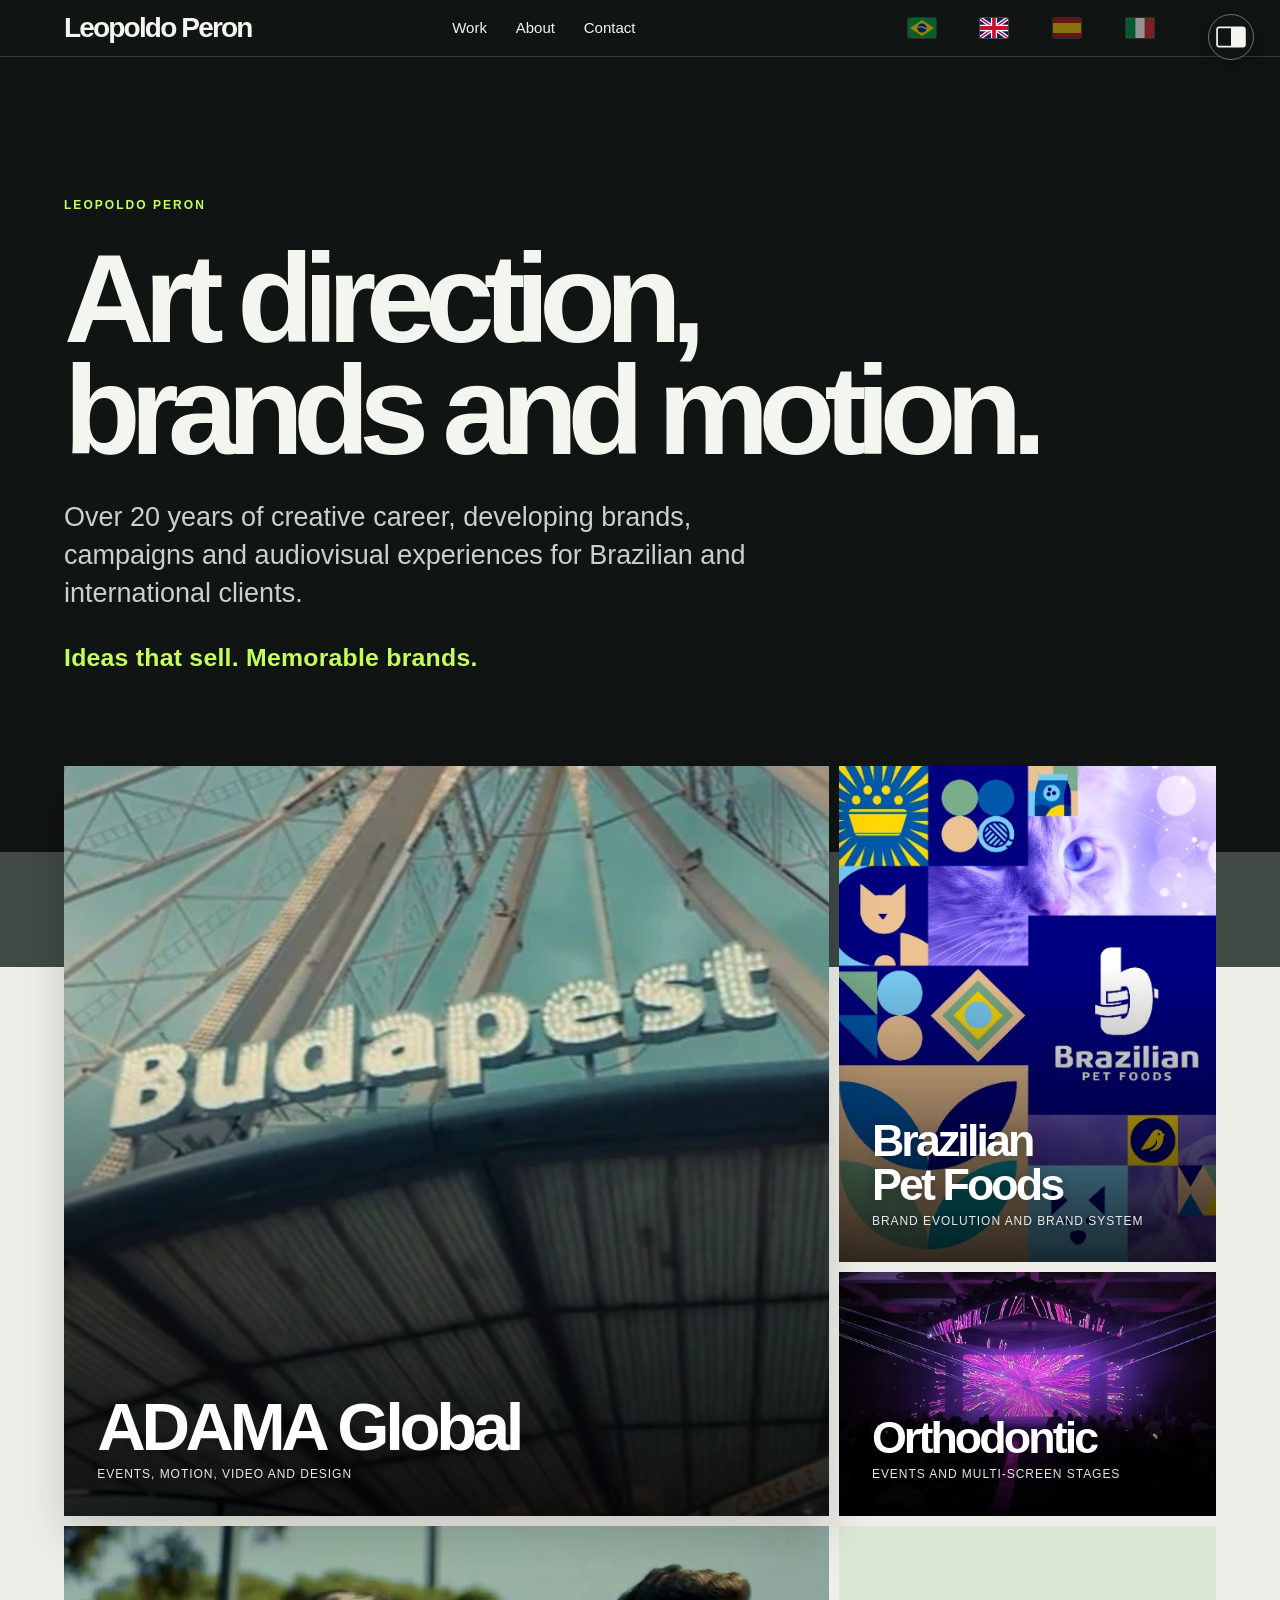
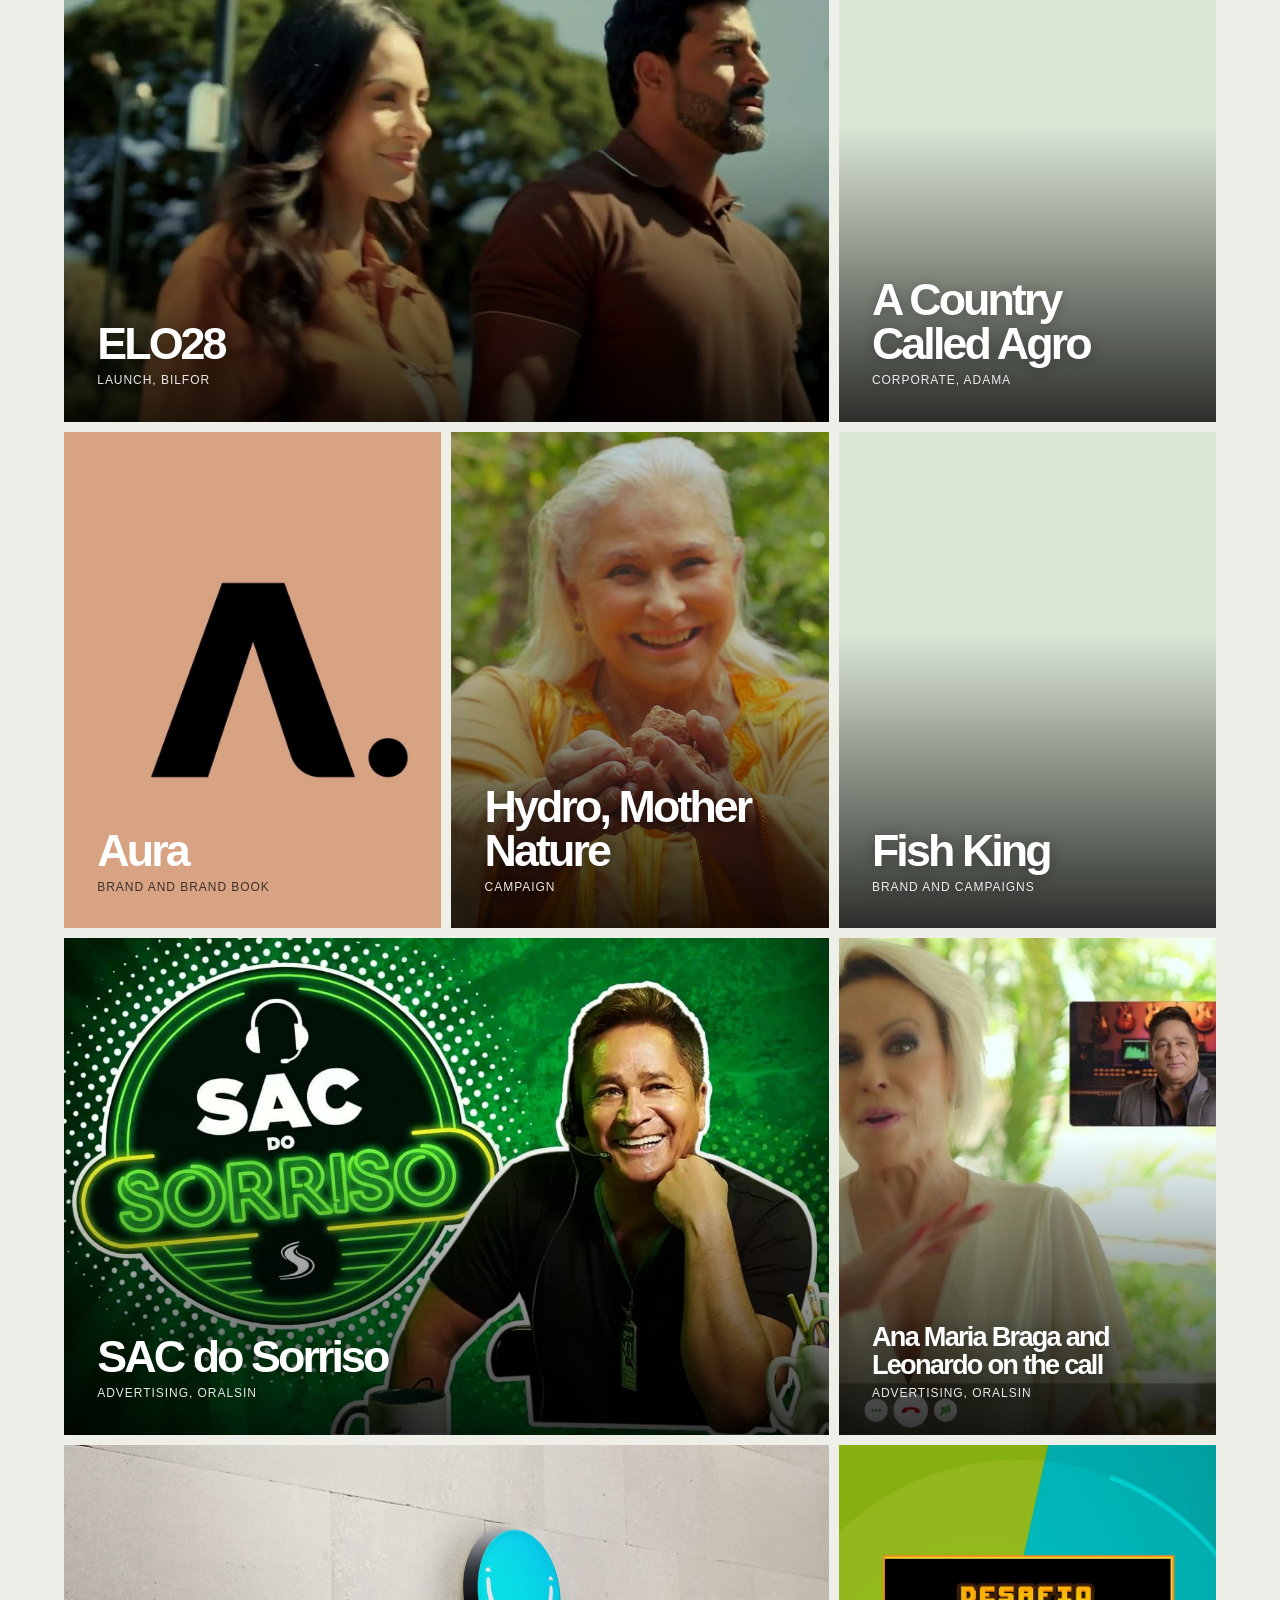
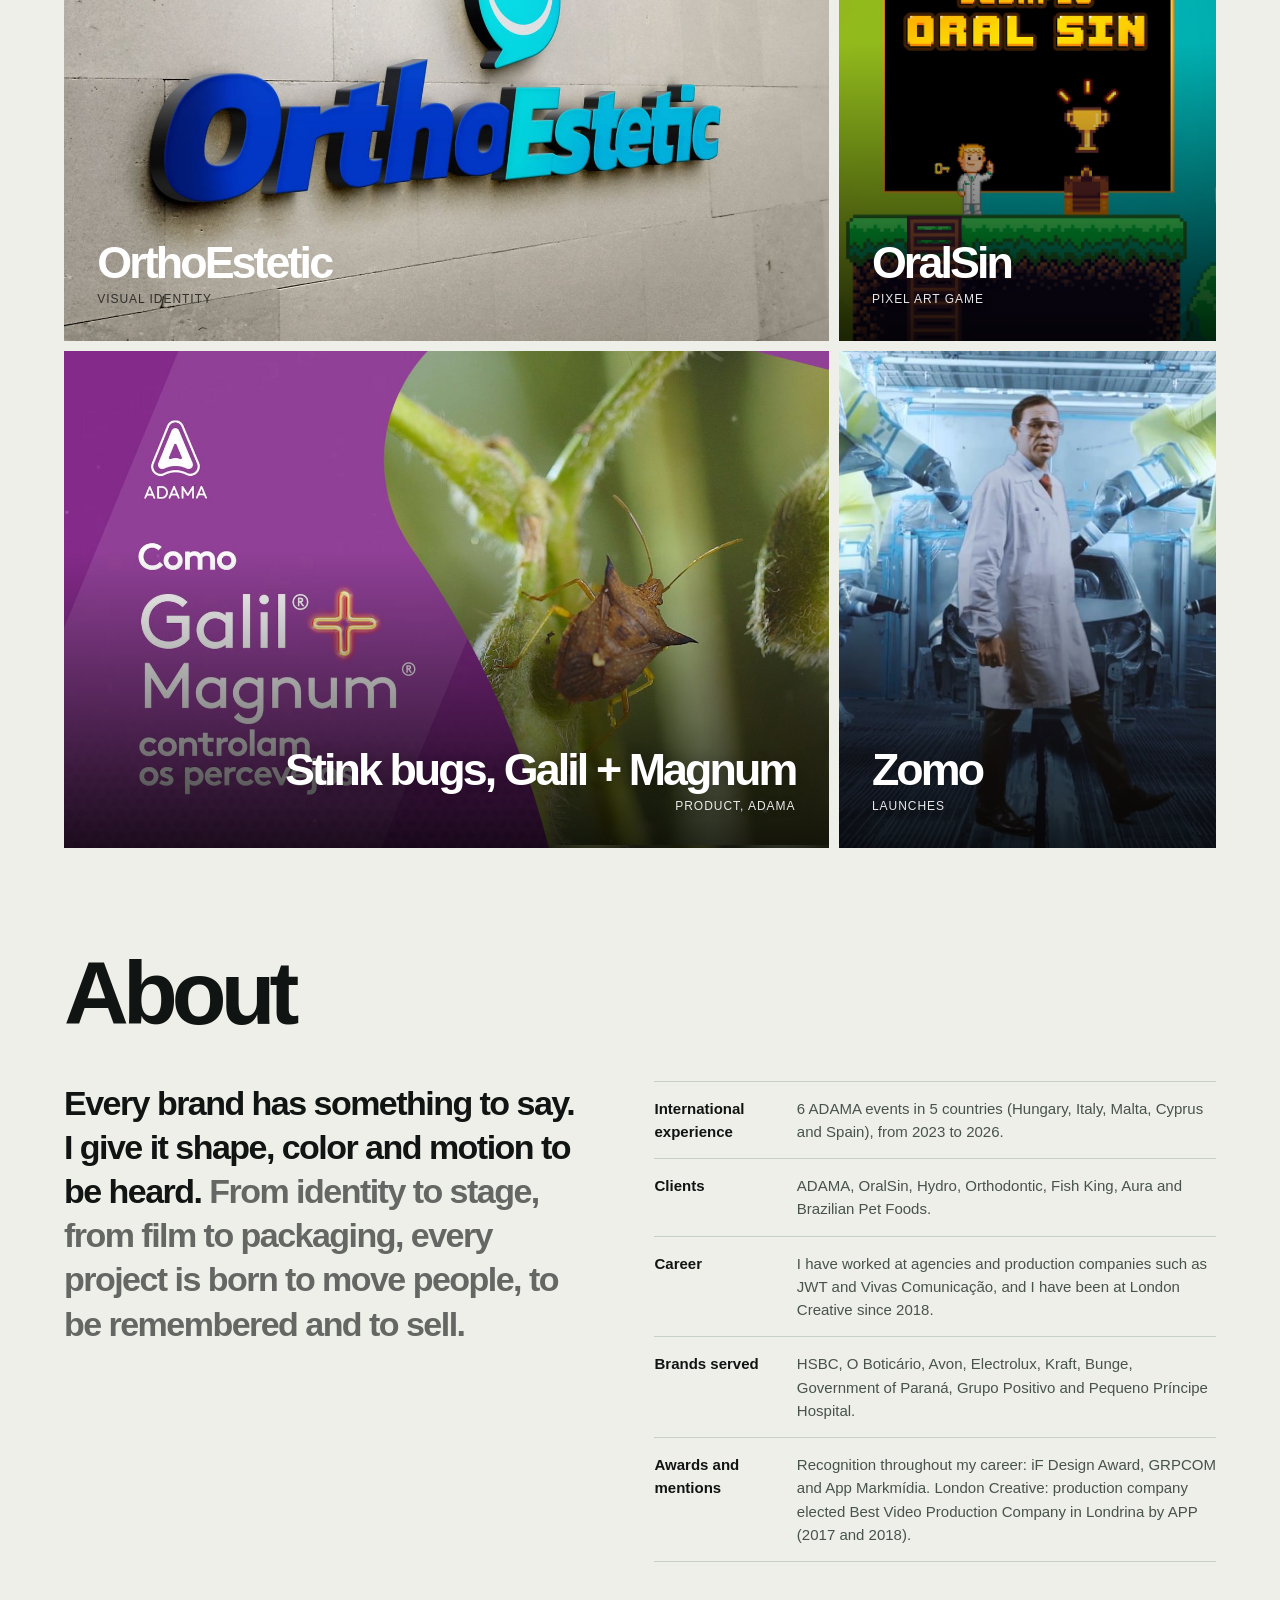
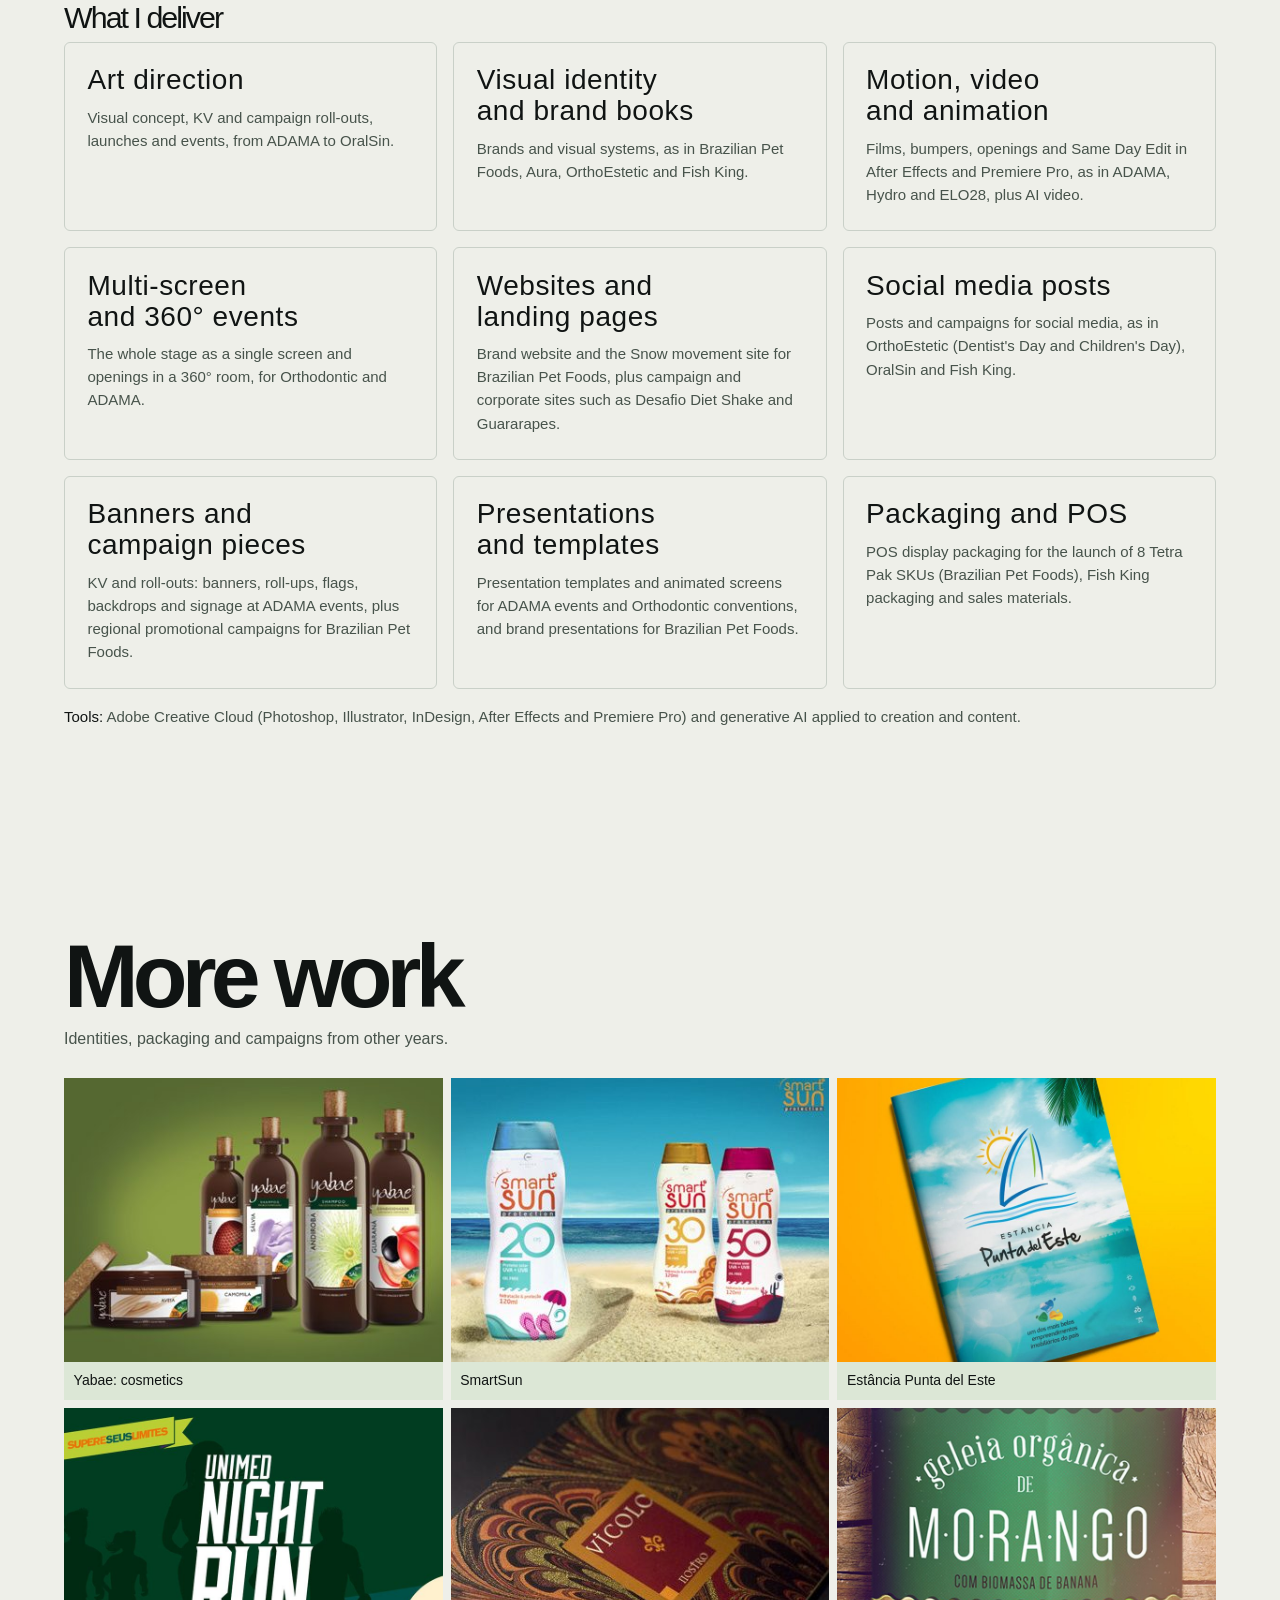
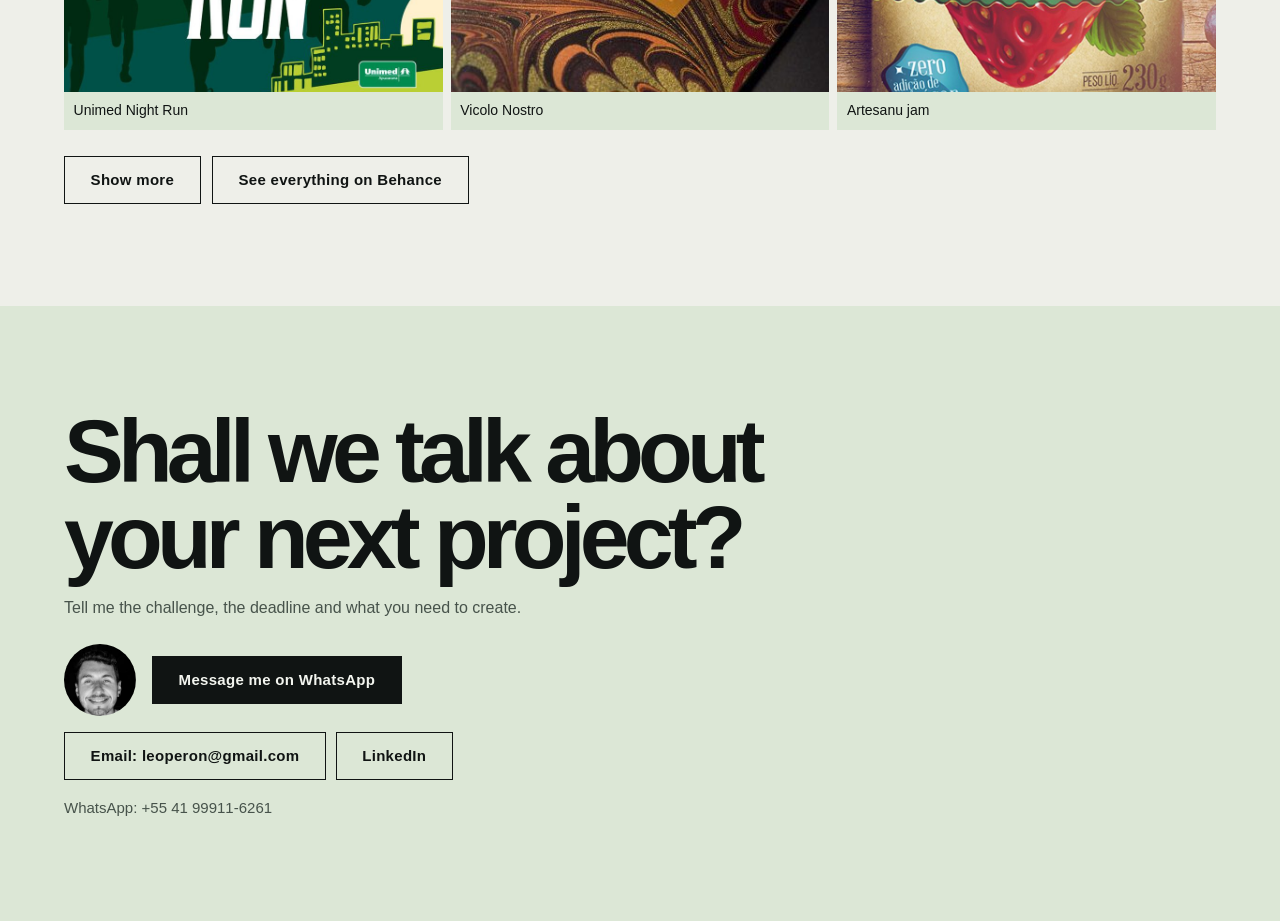
==== commit e3db3d96: "Feature Ana Maria in the OralSin project cover" ====
--- a/en/index.html
+++ b/en/index.html
@@ -547,8 +547,8 @@
 </button><button class="tile w c8r2" style="--ga:.3;--fp:8% 50%" type="button" data-case="sacsorriso" aria-haspopup="dialog" aria-label="SAC do Sorriso: open case">
   <img src="../img/sacsorriso/capa.jpg" width="1600" height="1000" alt="Case cover SAC do Sorriso: advertising, OralSin" loading="lazy" decoding="async">
   <span class="cap"><span class="wtitle">SAC do Sorriso</span><span class="wmeta">Advertising, OralSin</span></span>
-</button><button class="tile c4r2" style="--ga:.6" type="button" data-case="anamaria" aria-haspopup="dialog" aria-label="Ana Maria Braga and Leonardo on the call: open case">
-  <img src="../img/anamaria/capa.jpg" width="1600" height="1000" alt="Case cover Ana Maria Braga and Leonardo on the call: advertising, OralSin" loading="lazy" decoding="async">
+</button><button class="tile c4r2" style="--ga:.6;--fp:73% 50%" type="button" data-case="anamaria" aria-haspopup="dialog" aria-label="Ana Maria Braga and Leonardo on the call: open case">
+  <img src="../img/anamaria/capa-chamada.jpg" width="1280" height="720" alt="Case cover Ana Maria Braga and Leonardo on the call: advertising, OralSin" loading="lazy" decoding="async">
   <span class="cap"><span class="wtitle long">Ana Maria Braga and Leonardo on the call</span><span class="wmeta">Advertising, OralSin</span></span>
 </button><button class="tile w c8r2 ink" style="--fp:68% 50%" type="button" data-case="orthoestetic" aria-haspopup="dialog" aria-label="OrthoEstetic: open case">
   <img src="../img/orthoestetic/capa.jpg" width="1600" height="1000" alt="Case cover OrthoEstetic: visual identity" loading="lazy" decoding="async">
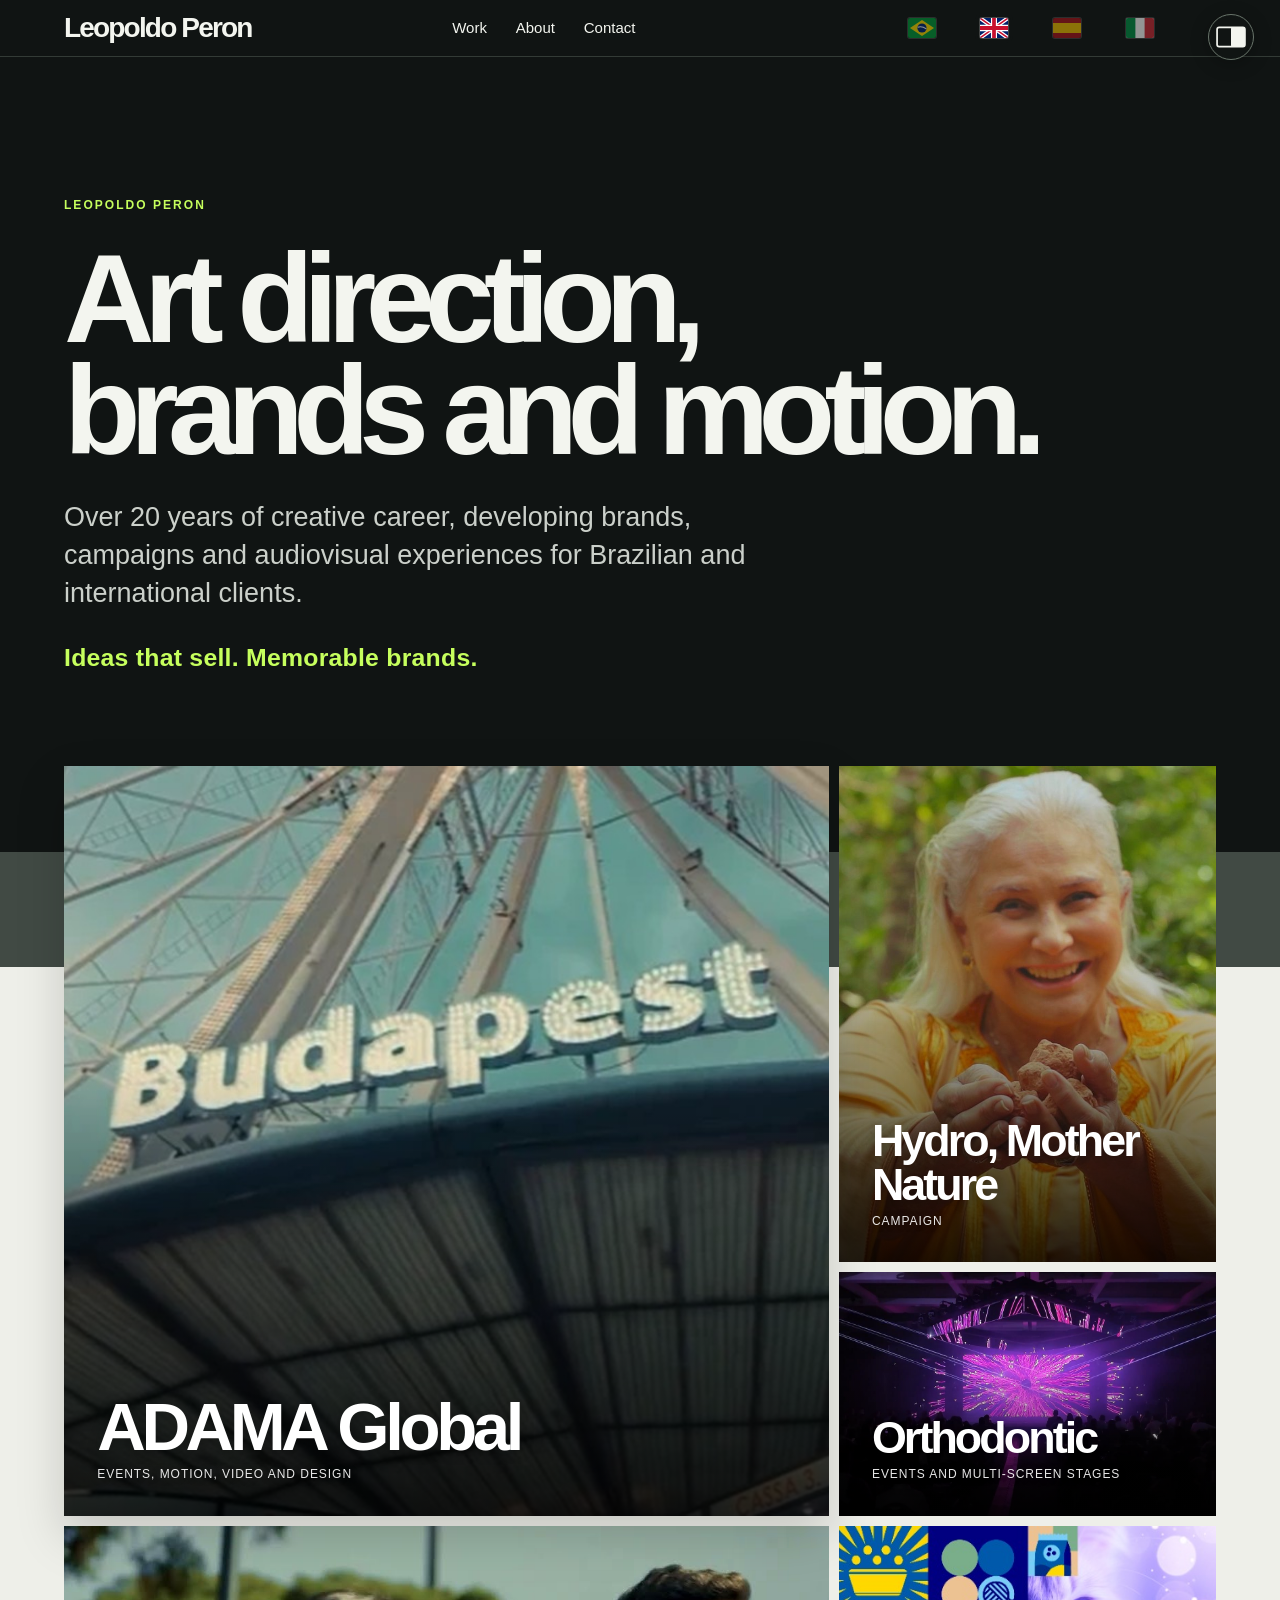
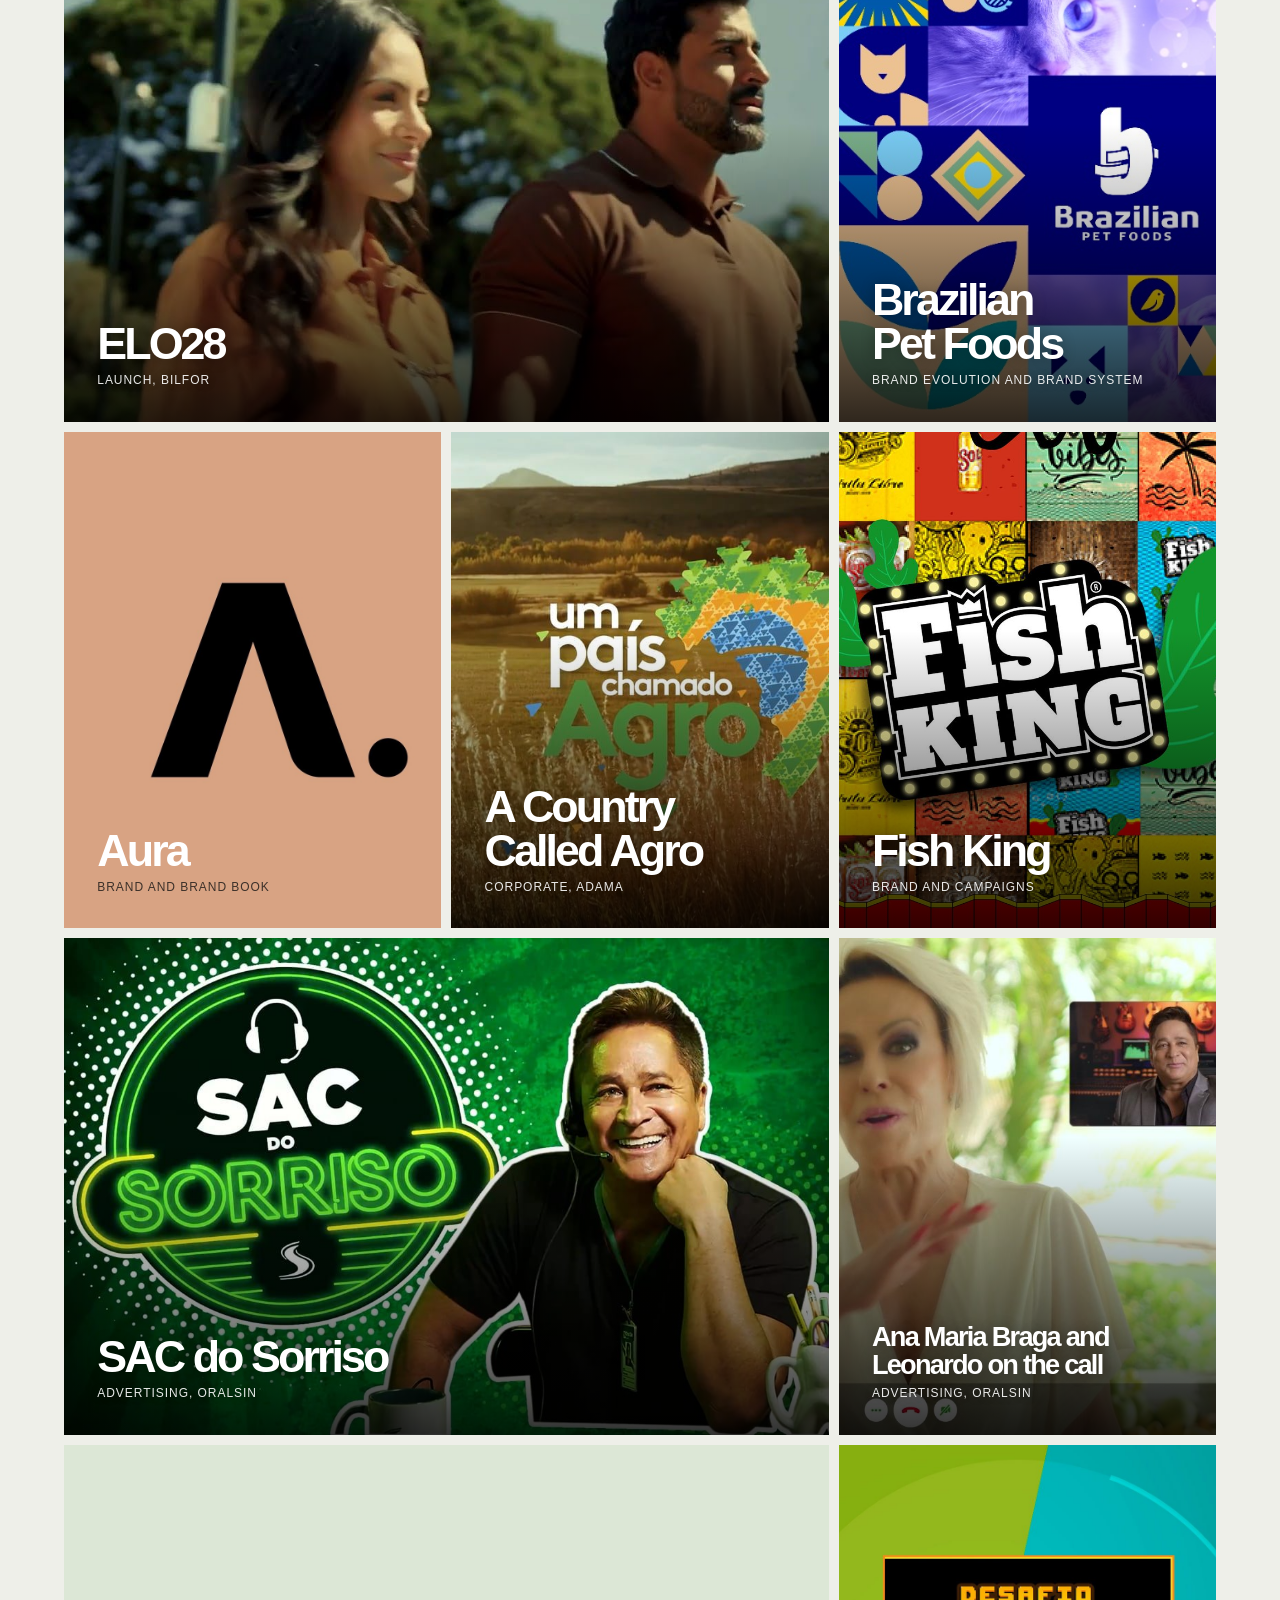
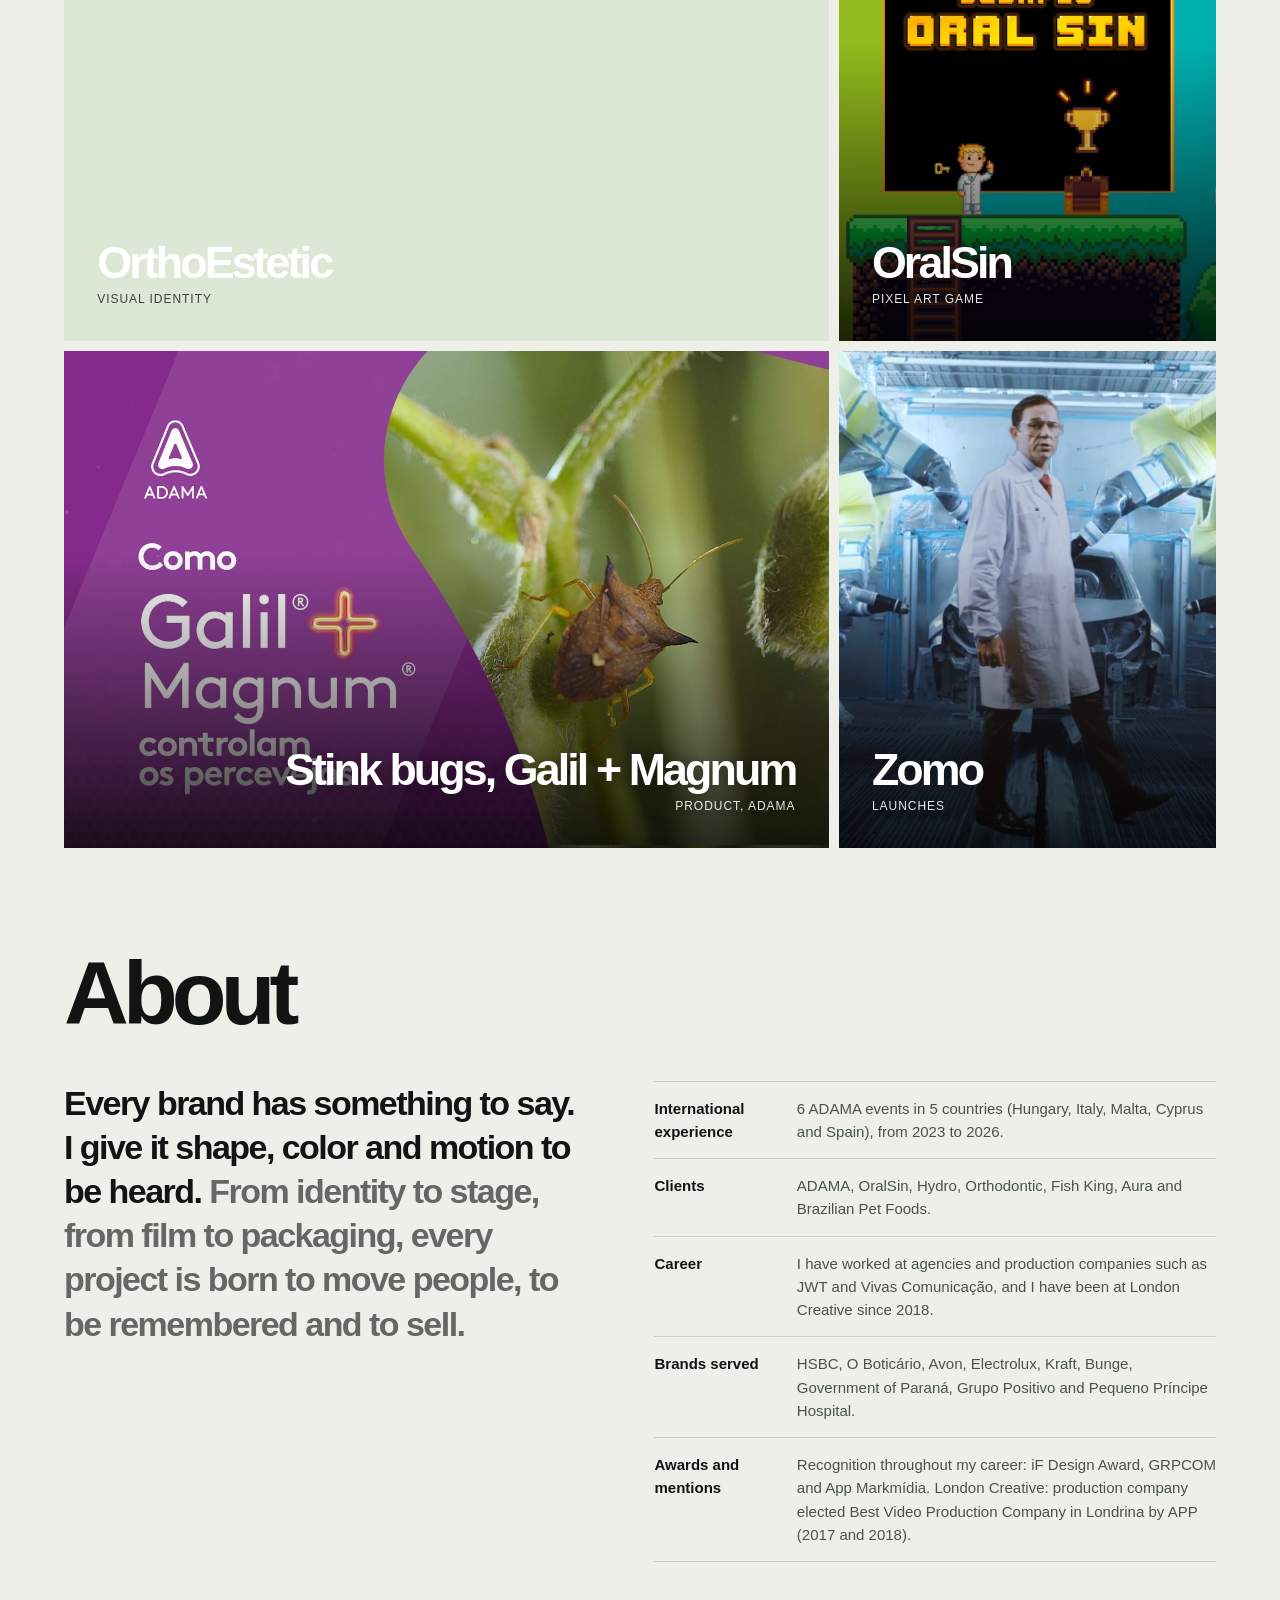
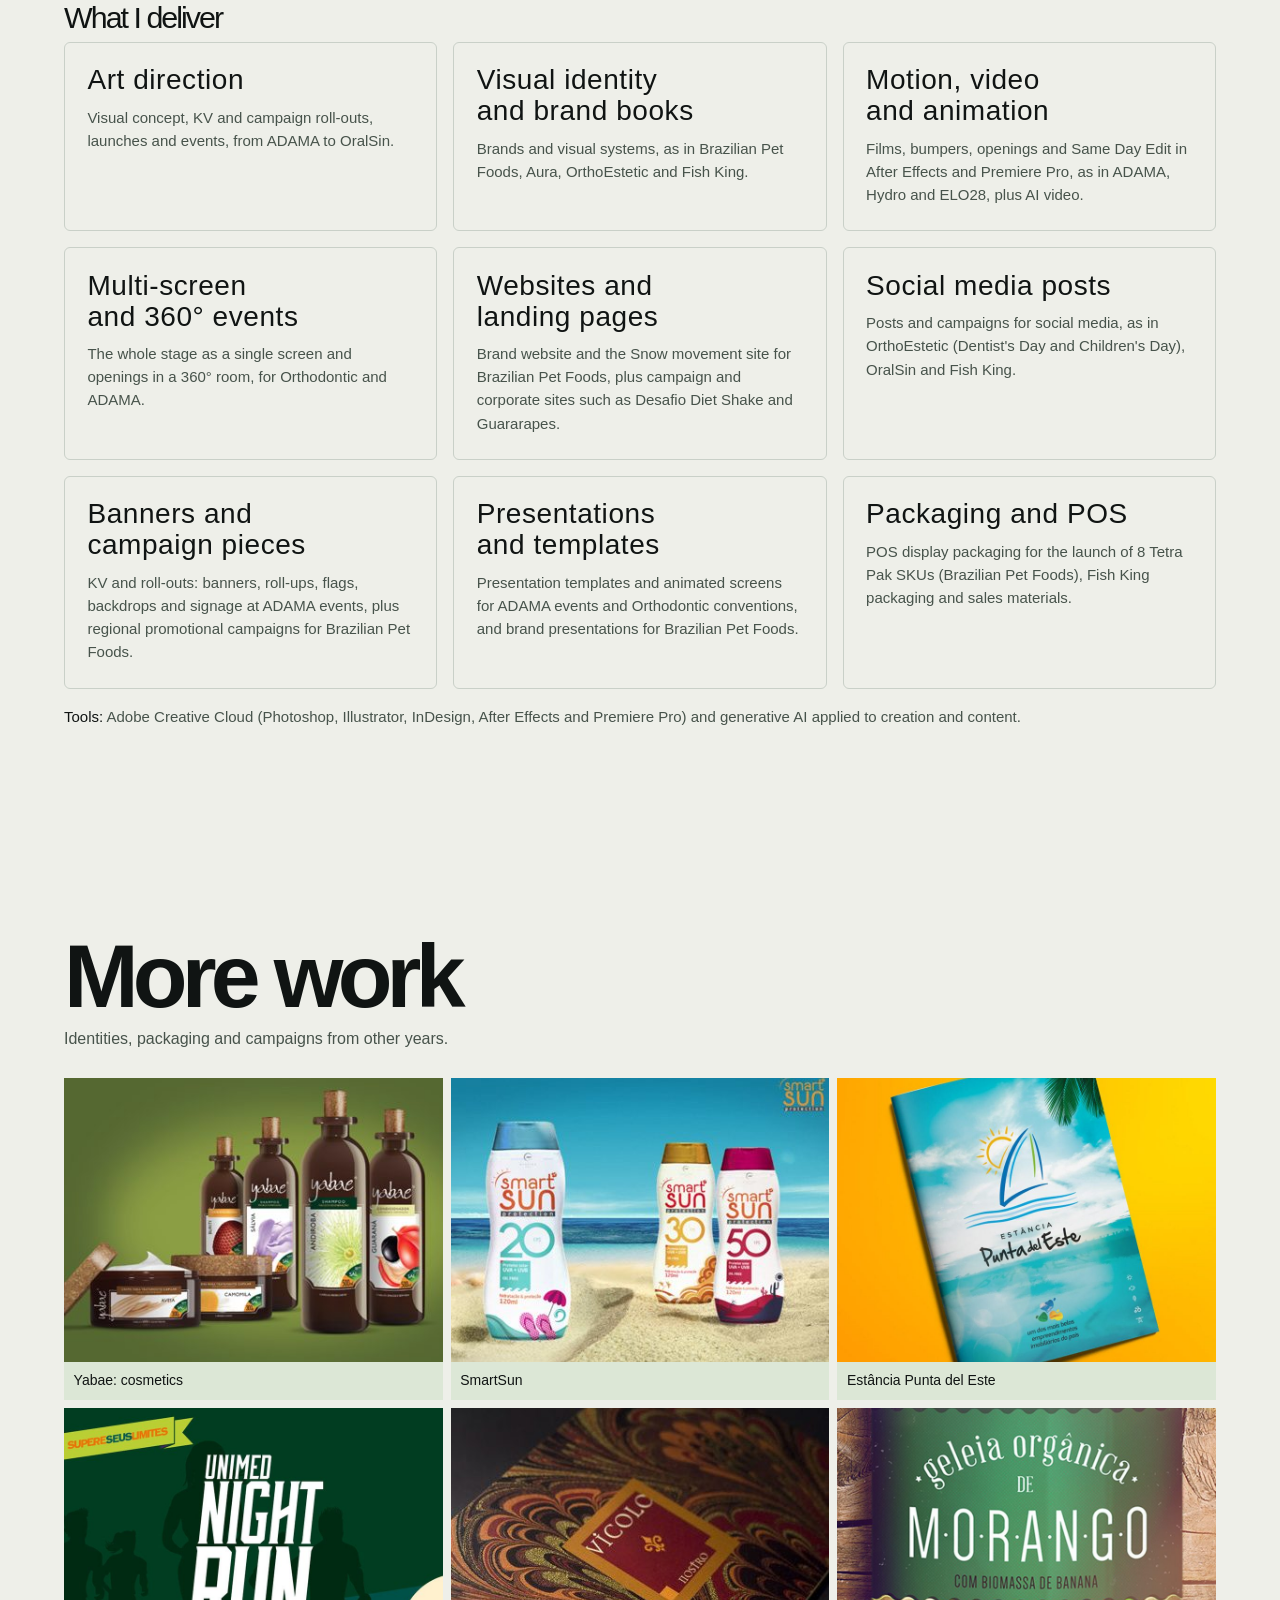
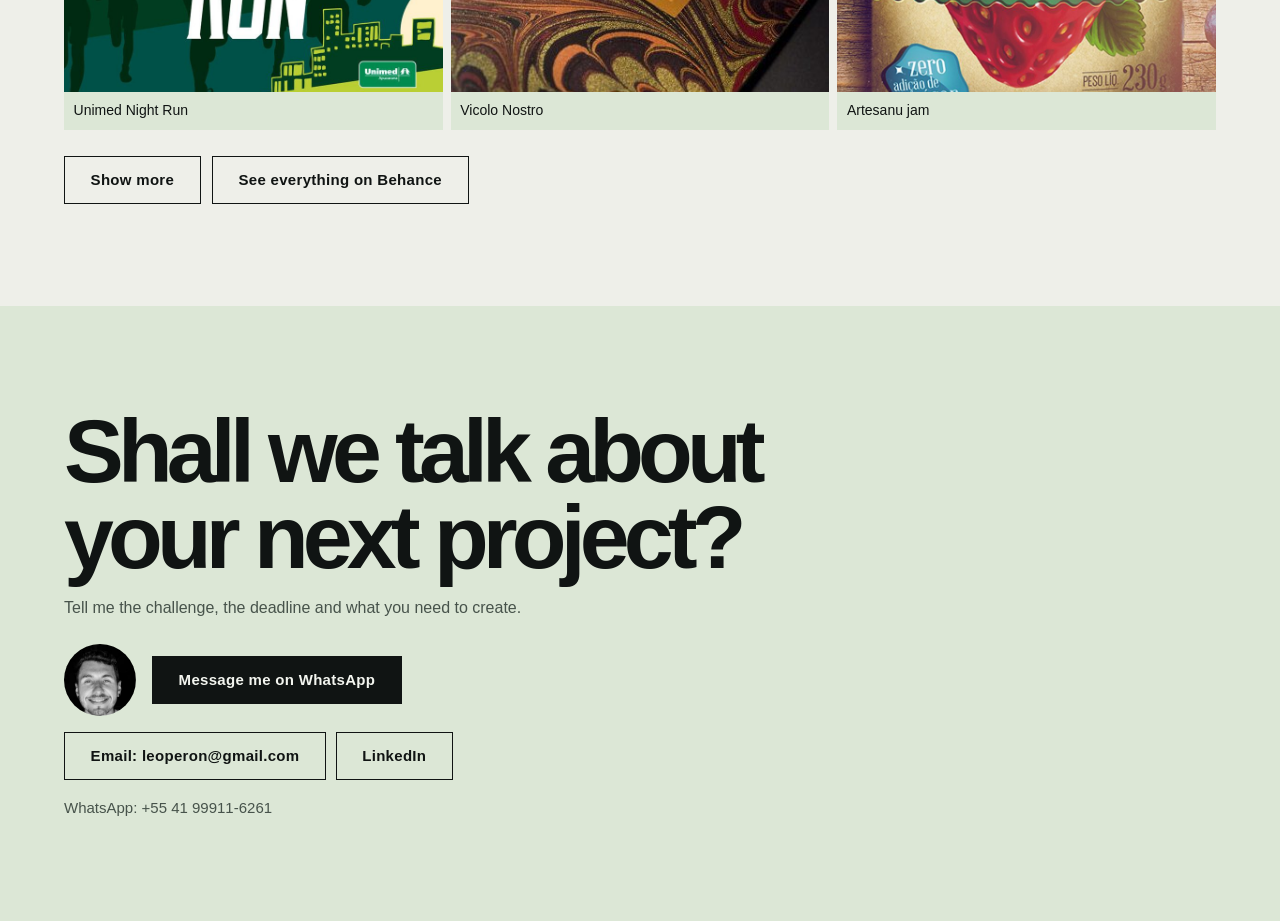
==== commit 16e46417: "Reorder Hydro, Brazilian Pet Foods and Agro on the home page" ====
--- a/en/index.html
+++ b/en/index.html
@@ -523,24 +523,24 @@
 <div class='mosaic' id='trabalhos'><button class="tile t-a" style="--ga:.3;--fp:50% 50%" type="button" data-case="adama" aria-haspopup="dialog" aria-label="ADAMA Global: open case">
   <img src="../img/adama/budapeste/aftermovie.jpg" width="1280" height="720" alt="ADAMA Global Now We Grow Budapest 2026 aftermovie" loading="lazy" decoding="async">
   <span class="cap"><span class="wtitle">ADAMA Global</span><span class="wmeta">Events, motion, video and design</span></span>
-</button><button class="tile c4r2" style="--ga:.6" type="button" data-case="brpet" aria-haspopup="dialog" aria-label="Brazilian Pet Foods: open case">
-  <img src="../img/brpet/capa.jpg?v=2" width="474" height="587" alt="Case cover Brazilian Pet Foods: brand evolution and brand system" loading="lazy" decoding="async">
-  <span class="cap"><span class="wtitle">Brazilian Pet Foods</span><span class="wmeta">Brand evolution and brand system</span></span>
+</button><button class="tile c4r2" style="--ga:.5" type="button" data-case="hydro" aria-haspopup="dialog" aria-label="Hydro, Mother Nature: open case">
+  <img src="../img/hydro/capa.jpg" width="1600" height="1000" alt="Case cover Hydro, Mother Nature: campaign" loading="lazy" decoding="async">
+  <span class="cap"><span class="wtitle">Hydro, Mother Nature</span><span class="wmeta">Campaign</span></span>
 </button><button class="tile c4r1" style="--ga:.15" type="button" data-case="orthodontic" aria-haspopup="dialog" aria-label="Orthodontic: open case">
   <img src="../img/orthodontic/video.jpg" width="1280" height="720" alt="Case cover Orthodontic: events and multi-screen stages" loading="lazy" decoding="async">
   <span class="cap"><span class="wtitle">Orthodontic</span><span class="wmeta">Events and multi-screen stages</span></span>
 </button><button class="tile w c8r2" style="--ga:.3;--fp:50% 28%" type="button" data-case="elo28" aria-haspopup="dialog" aria-label="ELO28: open case">
   <img src="../img/elo28/capa.jpg" width="1600" height="1000" alt="Case cover ELO28: launch, Bilfor" loading="lazy" decoding="async">
   <span class="cap"><span class="wtitle">ELO28</span><span class="wmeta">Launch, Bilfor</span></span>
+</button><button class="tile c4r2" style="--ga:.6" type="button" data-case="brpet" aria-haspopup="dialog" aria-label="Brazilian Pet Foods: open case">
+  <img src="../img/brpet/capa.jpg?v=2" width="474" height="587" alt="Case cover Brazilian Pet Foods: brand evolution and brand system" loading="lazy" decoding="async">
+  <span class="cap"><span class="wtitle">Brazilian Pet Foods</span><span class="wmeta">Brand evolution and brand system</span></span>
+</button><button class="tile c4r2 ink" type="button" data-case="aura" aria-haspopup="dialog" aria-label="Aura: open case">
+  <img src="../img/aura/capa.jpg?v=2" width="1600" height="1000" alt="Case cover Aura: brand and brand book" loading="lazy" decoding="async">
+  <span class="cap"><span class="wtitle">Aura</span><span class="wmeta">Brand and brand book</span></span>
 </button><button class="tile c4r2" style="--ga:.4;--fp:74% 50%" type="button" data-case="agro" aria-haspopup="dialog" aria-label="A Country Called Agro: open case">
   <img src="../img/agro/capa.jpg" width="1600" height="1000" alt="Case cover A Country Called Agro: corporate, ADAMA" loading="lazy" decoding="async">
   <span class="cap"><span class="wtitle">A Country Called Agro</span><span class="wmeta">Corporate, ADAMA</span></span>
-</button><button class="tile c4r2 ink" type="button" data-case="aura" aria-haspopup="dialog" aria-label="Aura: open case">
-  <img src="../img/aura/capa.jpg?v=2" width="1600" height="1000" alt="Case cover Aura: brand and brand book" loading="lazy" decoding="async">
-  <span class="cap"><span class="wtitle">Aura</span><span class="wmeta">Brand and brand book</span></span>
-</button><button class="tile c4r2" style="--ga:.5" type="button" data-case="hydro" aria-haspopup="dialog" aria-label="Hydro, Mother Nature: open case">
-  <img src="../img/hydro/capa.jpg" width="1600" height="1000" alt="Case cover Hydro, Mother Nature: campaign" loading="lazy" decoding="async">
-  <span class="cap"><span class="wtitle">Hydro, Mother Nature</span><span class="wmeta">Campaign</span></span>
 </button><button class="tile c4r2" style="--ga:.5" type="button" data-case="fishking" aria-haspopup="dialog" aria-label="Fish King: open case">
   <img src="../img/fishking/capa.jpg" width="1600" height="1000" alt="Case cover Fish King: brand and campaigns" loading="lazy" decoding="async">
   <span class="cap"><span class="wtitle">Fish King</span><span class="wmeta">Brand and campaigns</span></span>
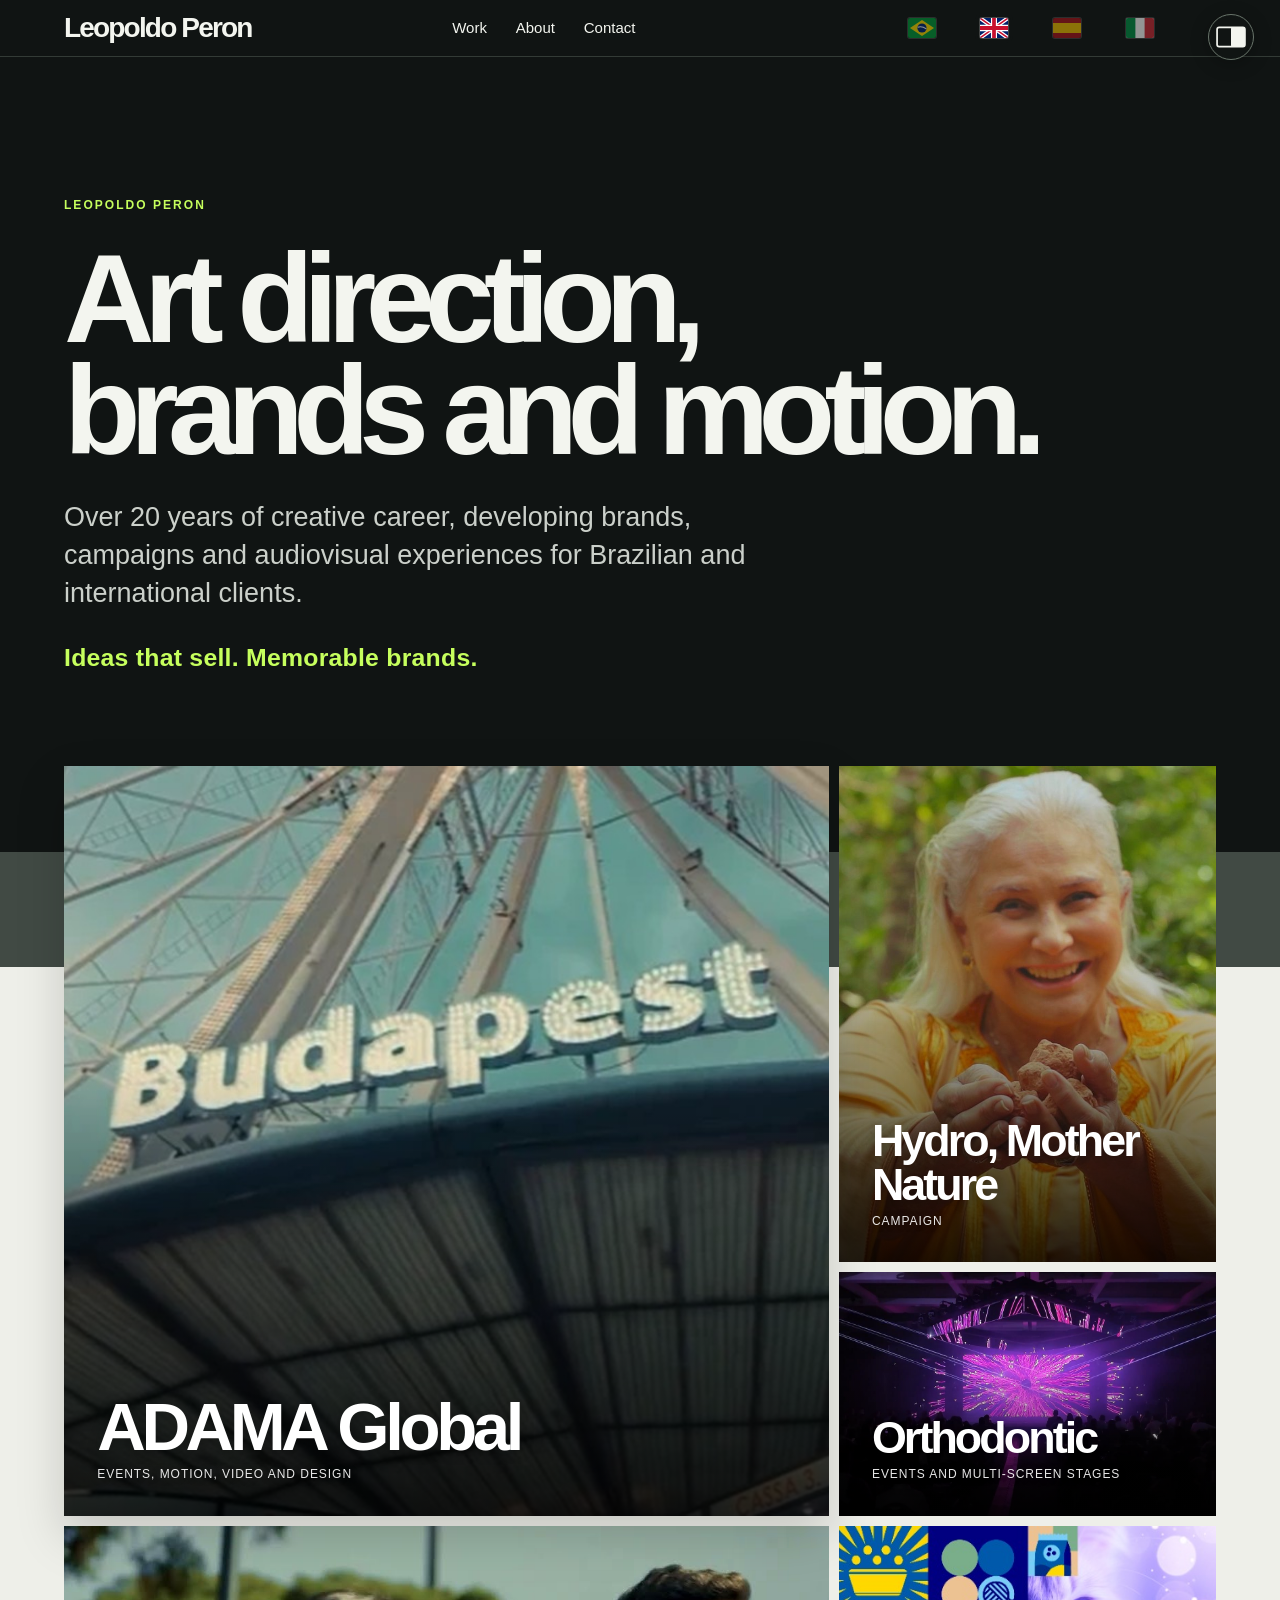
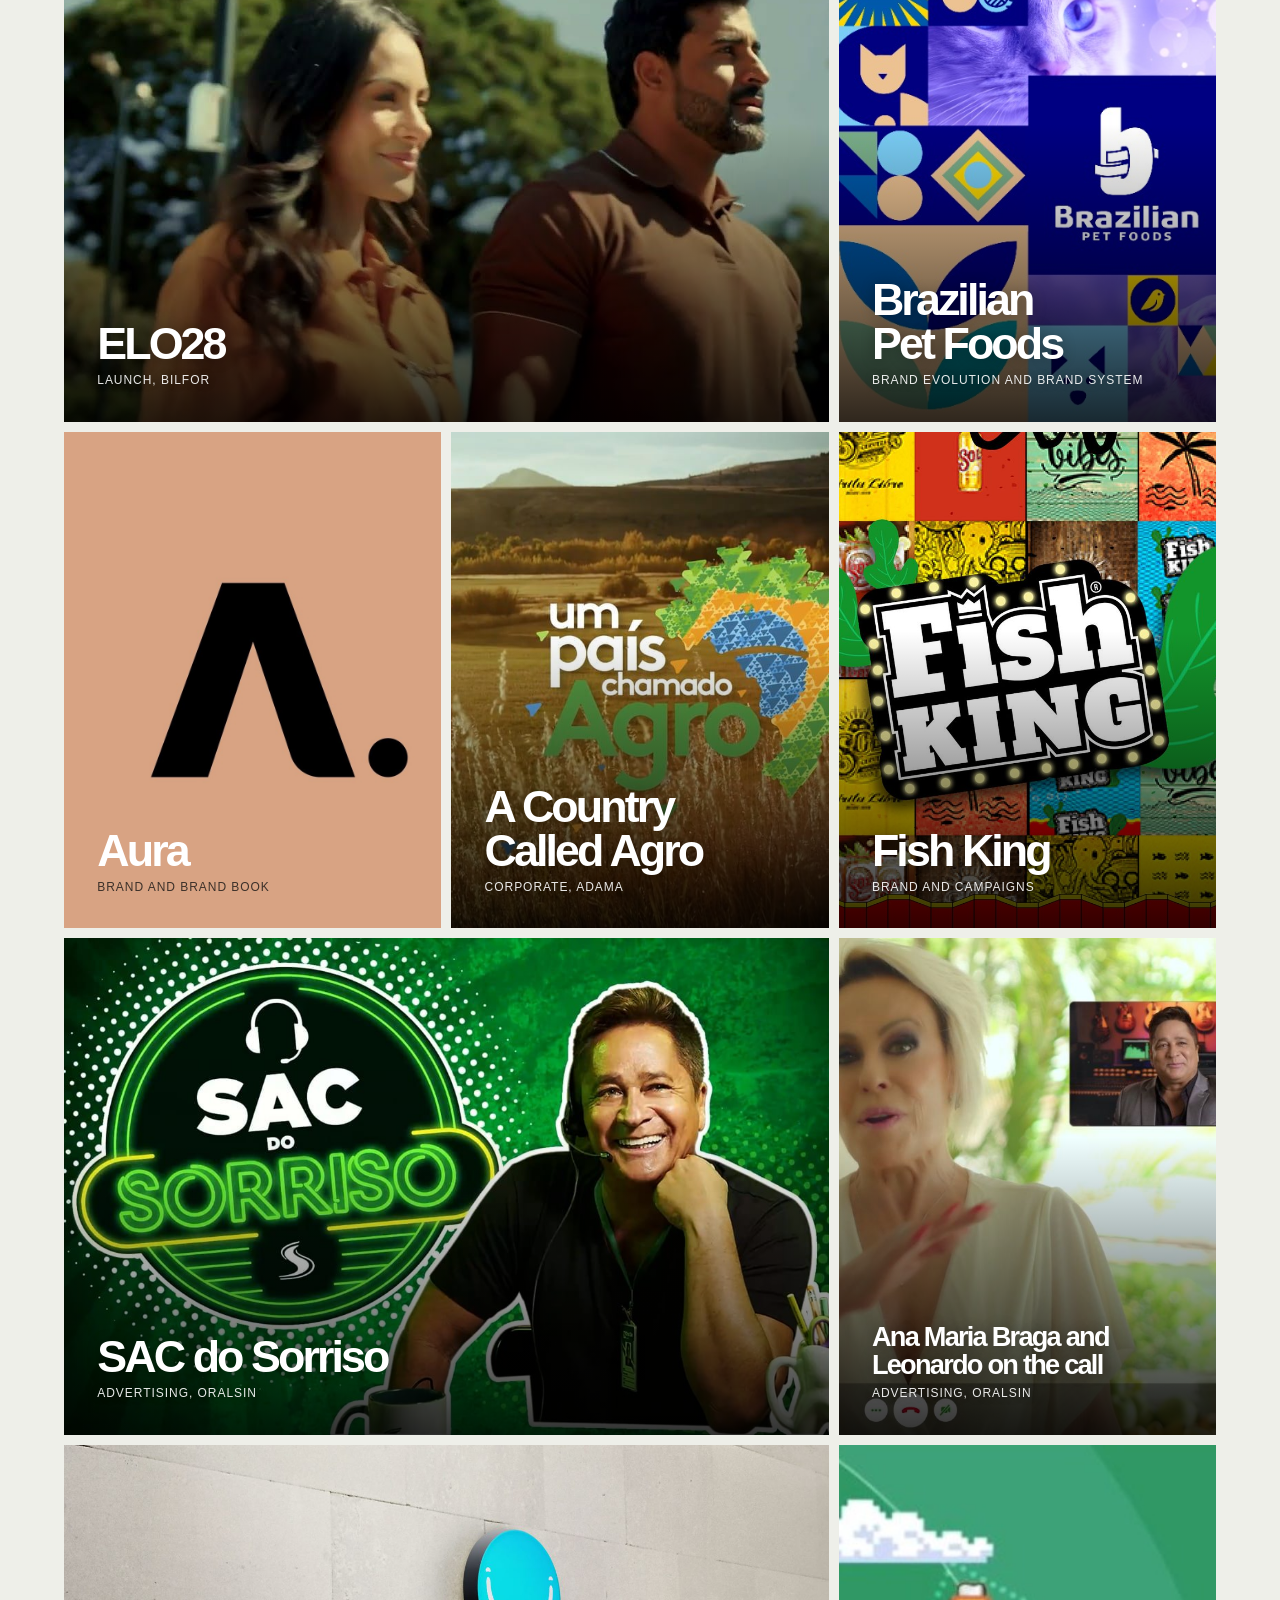
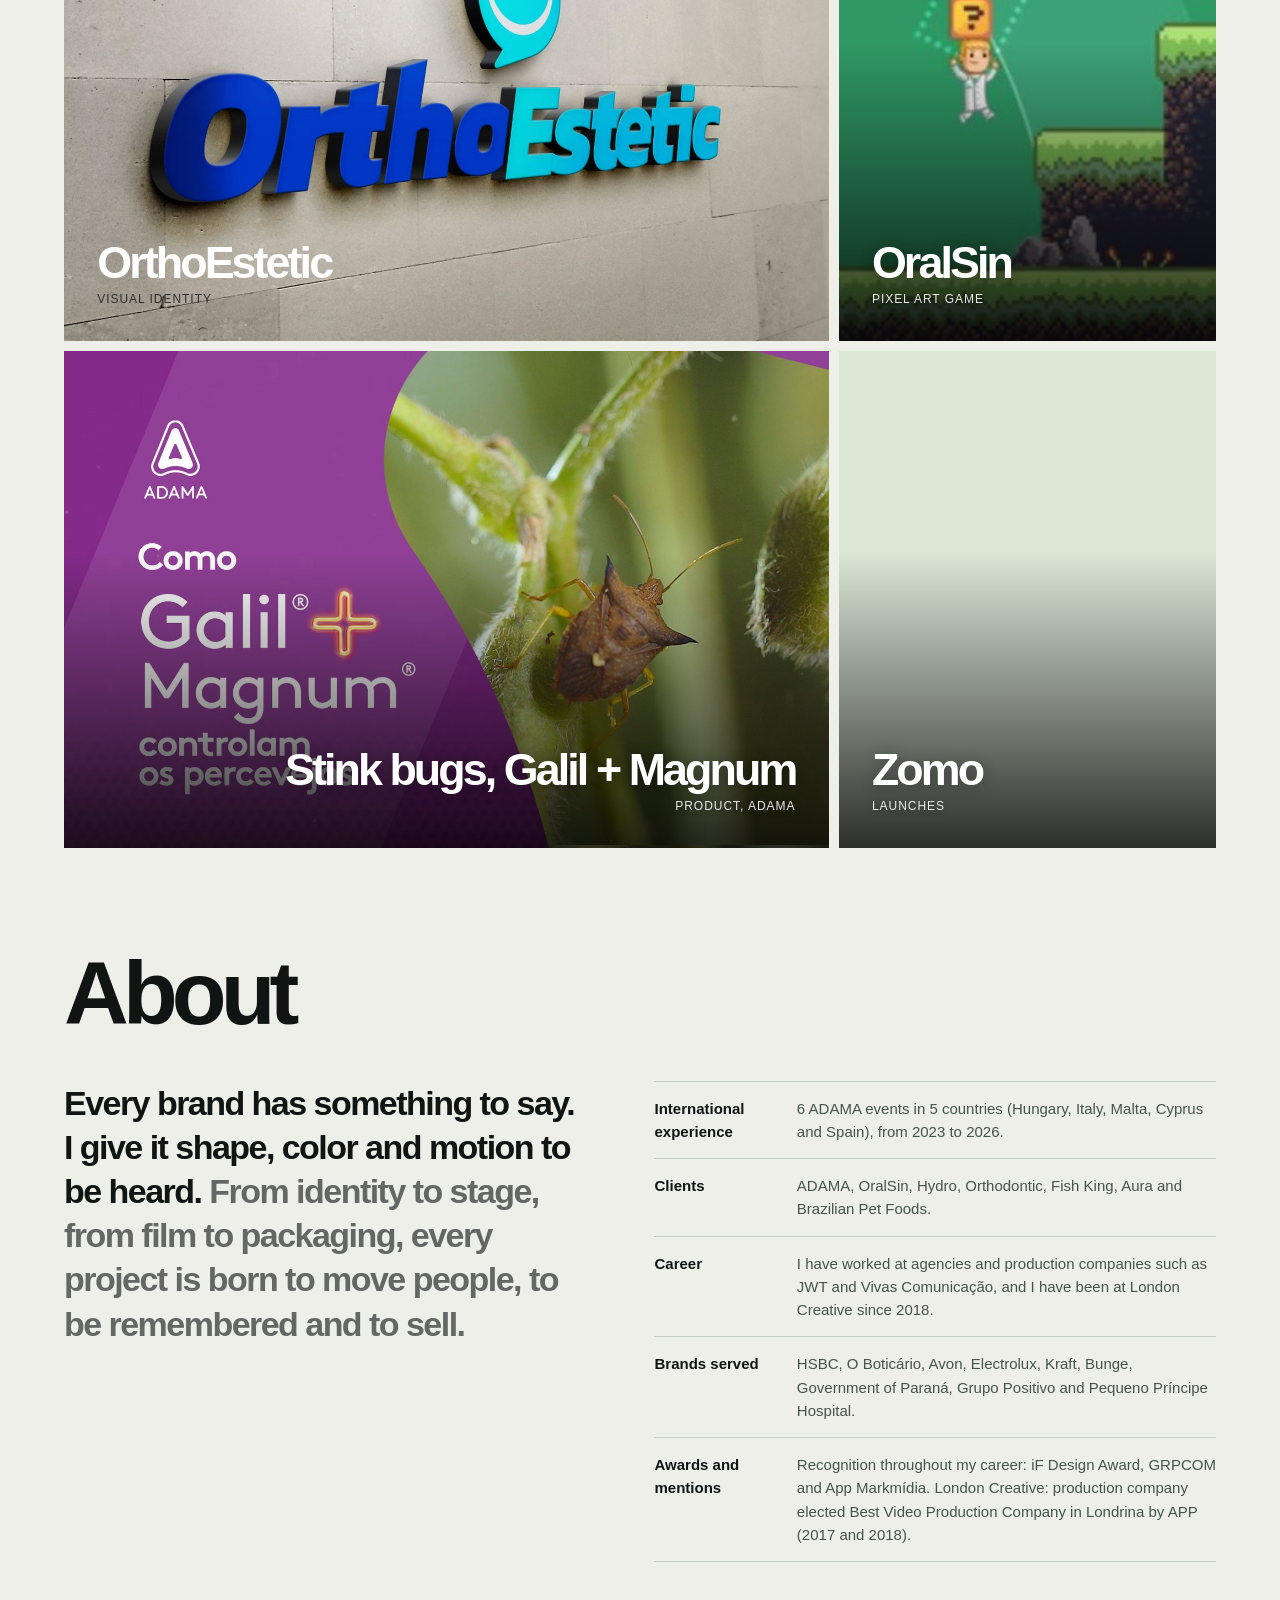
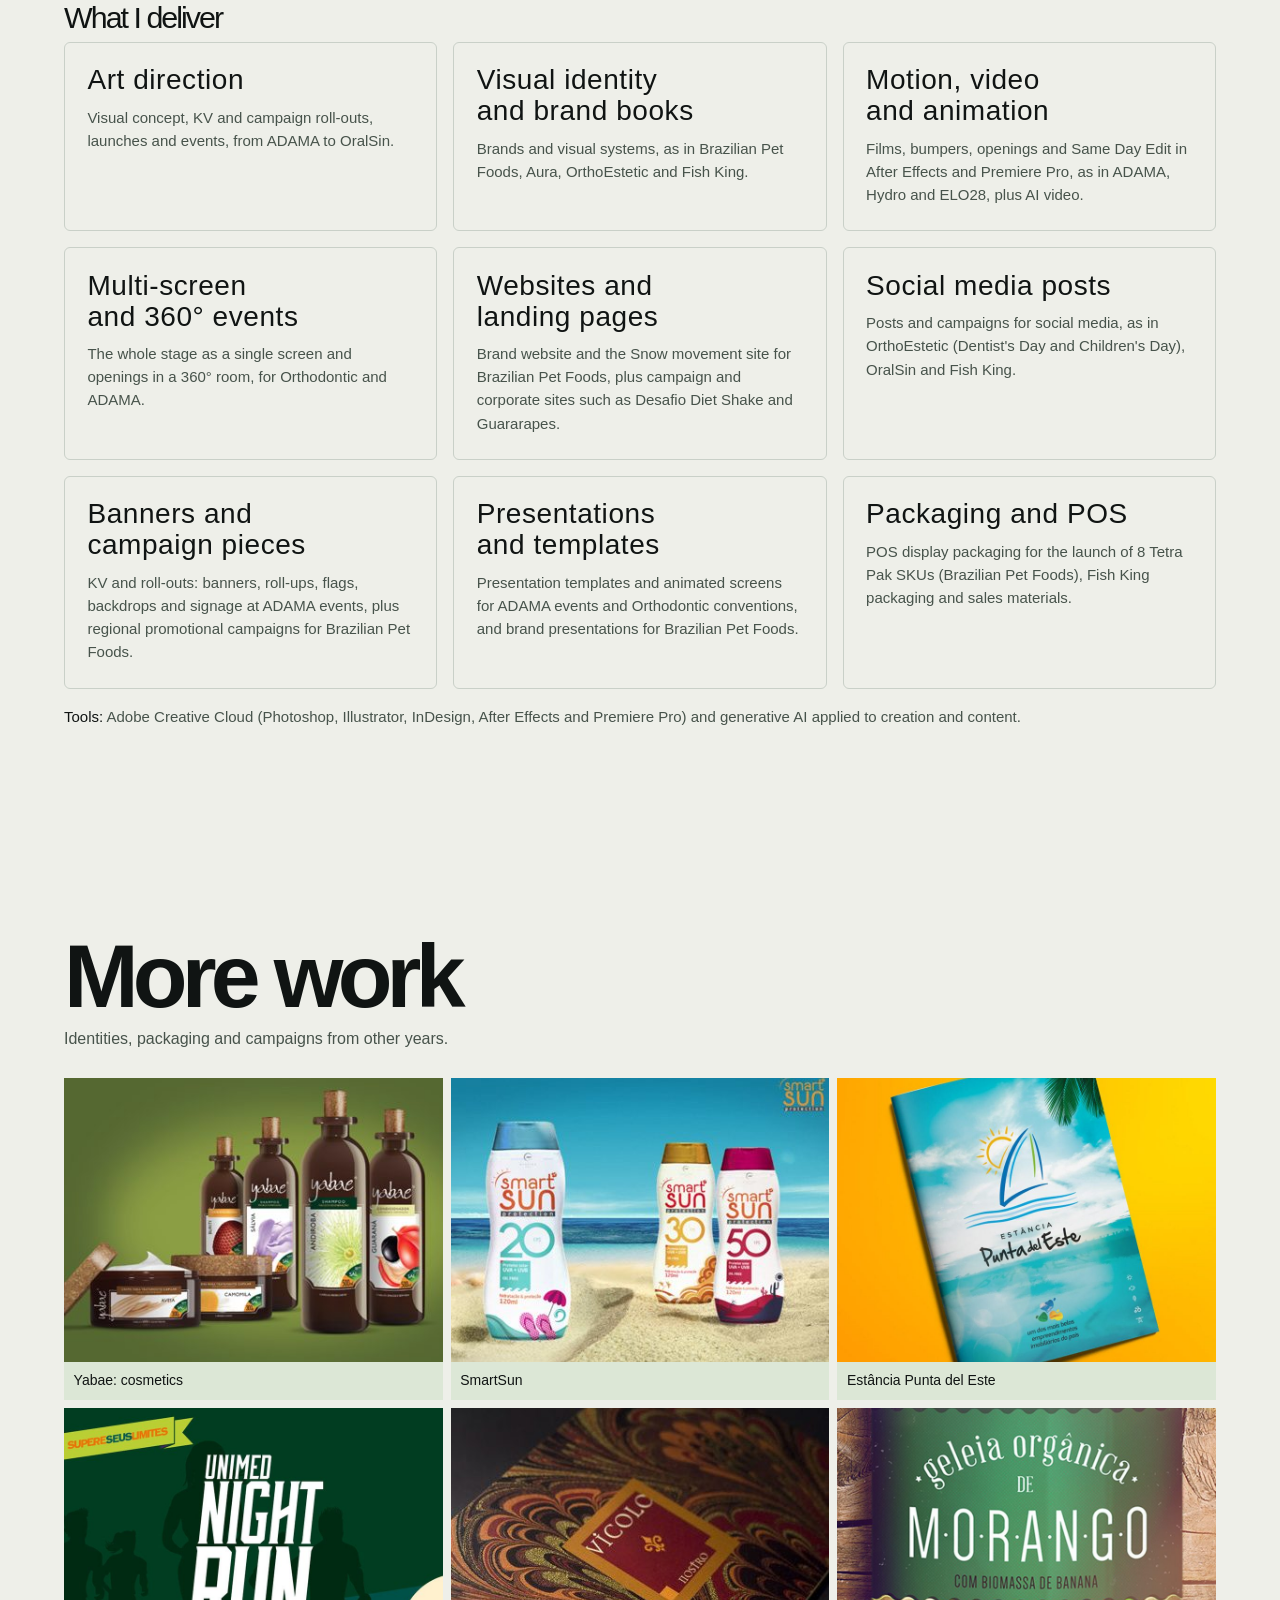
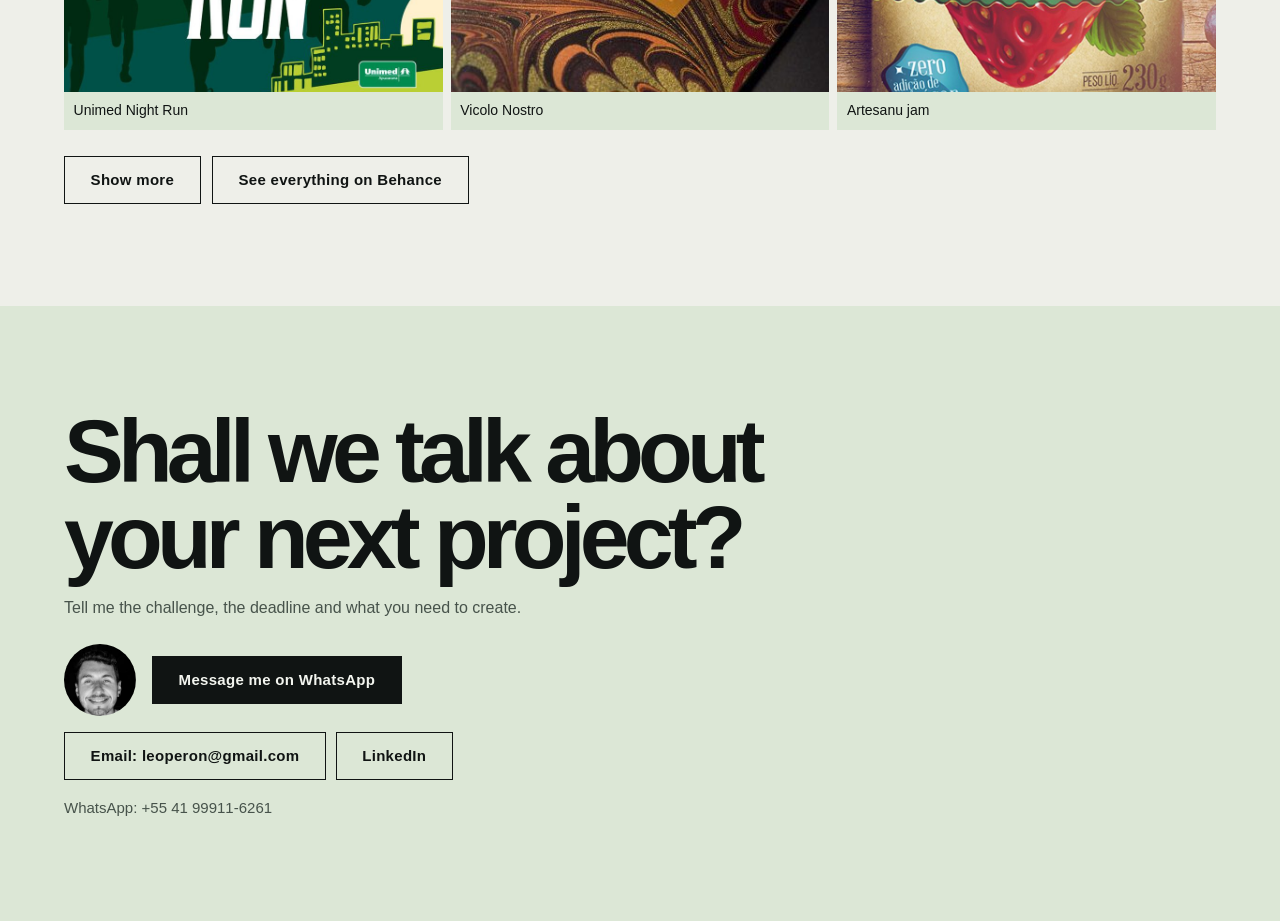
==== commit 214a0476: "Use the Week 1 gameplay frame on the OralSin project card" ====
--- a/en/index.html
+++ b/en/index.html
@@ -553,8 +553,8 @@
 </button><button class="tile w c8r2 ink" style="--fp:68% 50%" type="button" data-case="orthoestetic" aria-haspopup="dialog" aria-label="OrthoEstetic: open case">
   <img src="../img/orthoestetic/capa.jpg" width="1600" height="1000" alt="Case cover OrthoEstetic: visual identity" loading="lazy" decoding="async">
   <span class="cap"><span class="wtitle">OrthoEstetic</span><span class="wmeta">Visual identity</span></span>
-</button><button class="tile c4r2" style="--ga:.35;--fp:50% 38%" type="button" data-case="oralsin" aria-haspopup="dialog" aria-label="OralSin: open case">
-  <img src="../img/oralsin/capa.jpg" width="1600" height="1000" alt="Case cover OralSin: pixel art game" loading="lazy" decoding="async">
+</button><button class="tile c4r2" style="--ga:.35;--fp:26% 38%" type="button" data-case="oralsin" aria-haspopup="dialog" aria-label="OralSin: open case">
+  <img src="../img/oralsin/capa-semana-1.jpg" width="712" height="400" alt="Case cover OralSin: pixel art game" loading="lazy" decoding="async">
   <span class="cap"><span class="wtitle">OralSin</span><span class="wmeta">Pixel art game</span></span>
 </button><button class="tile w c8r2 capr" style="--ga:.4;--fp:0% 50%" type="button" data-case="percevejos" aria-haspopup="dialog" aria-label="Stink bugs, Galil + Magnum: open case">
   <img src="../img/percevejos/capa.jpg" width="1600" height="1000" alt="Case cover Stink Bugs, Galil + Magnum: product, ADAMA" loading="lazy" decoding="async">
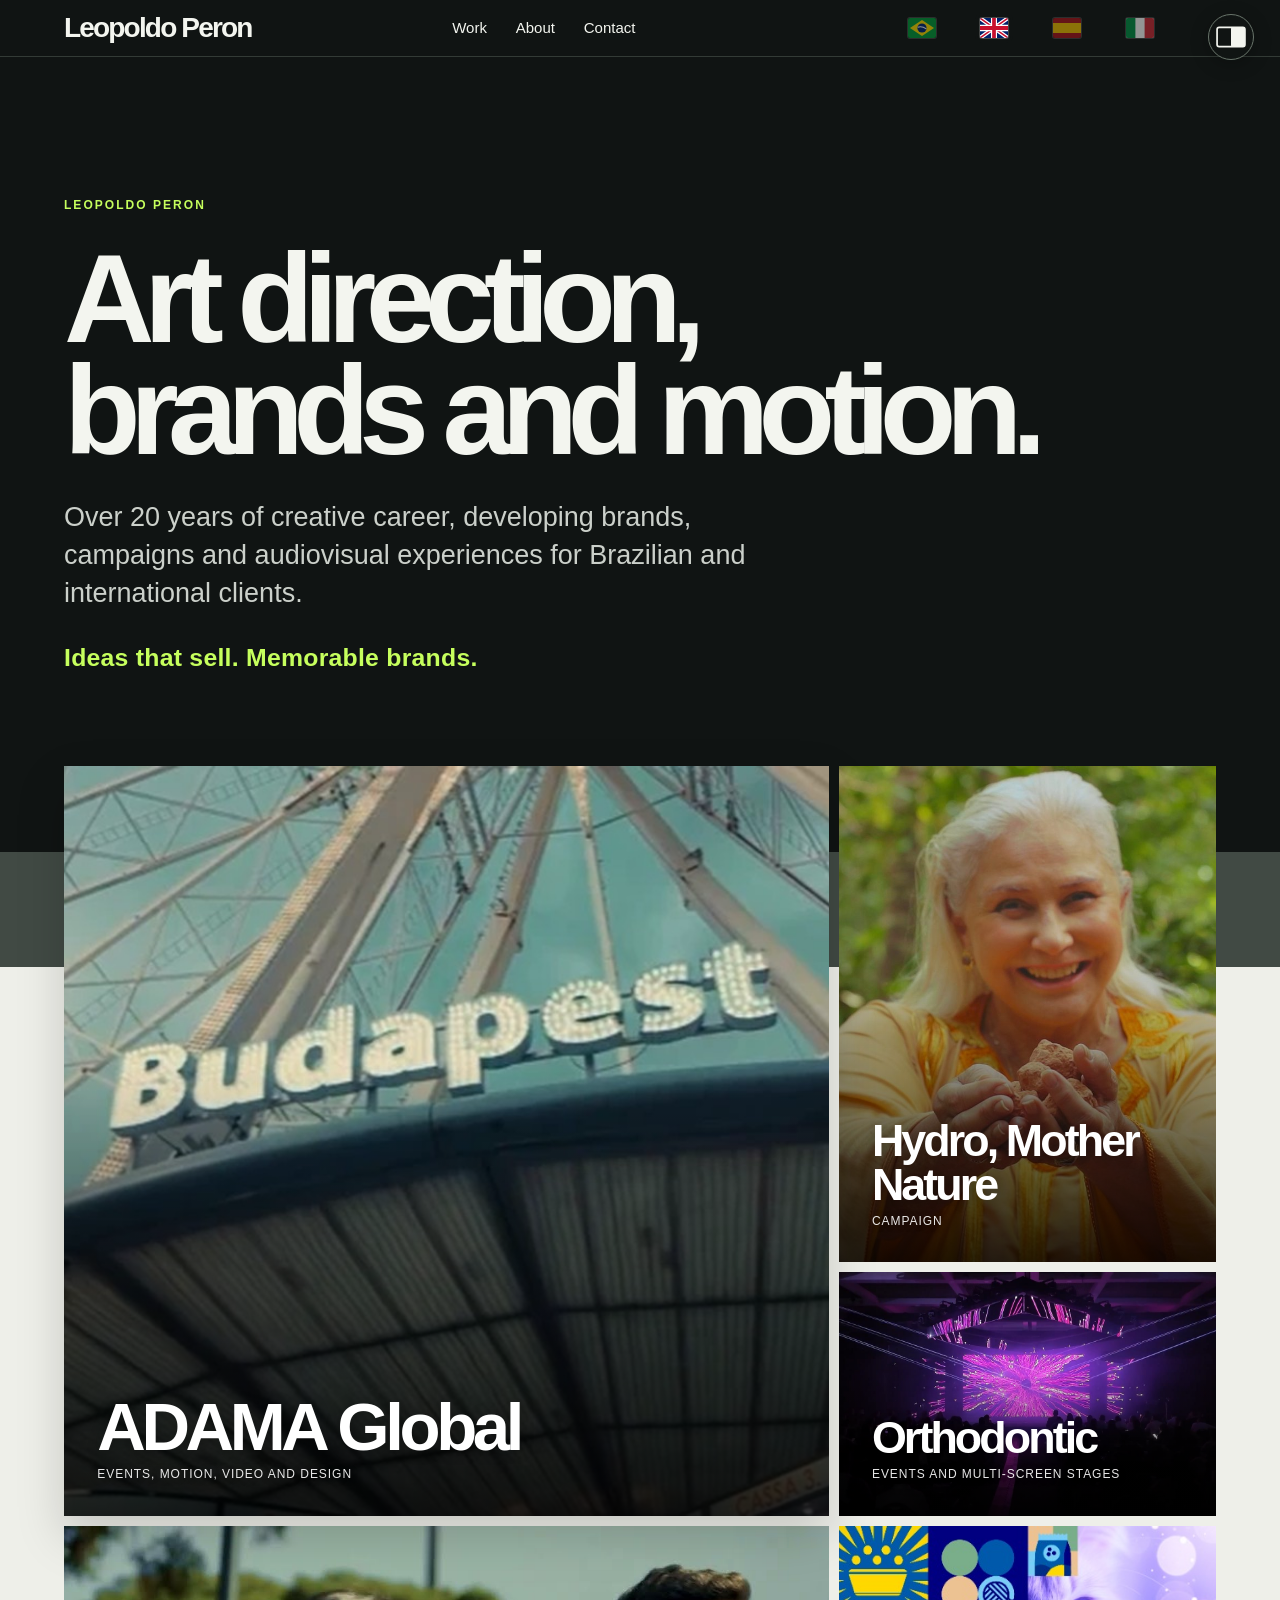
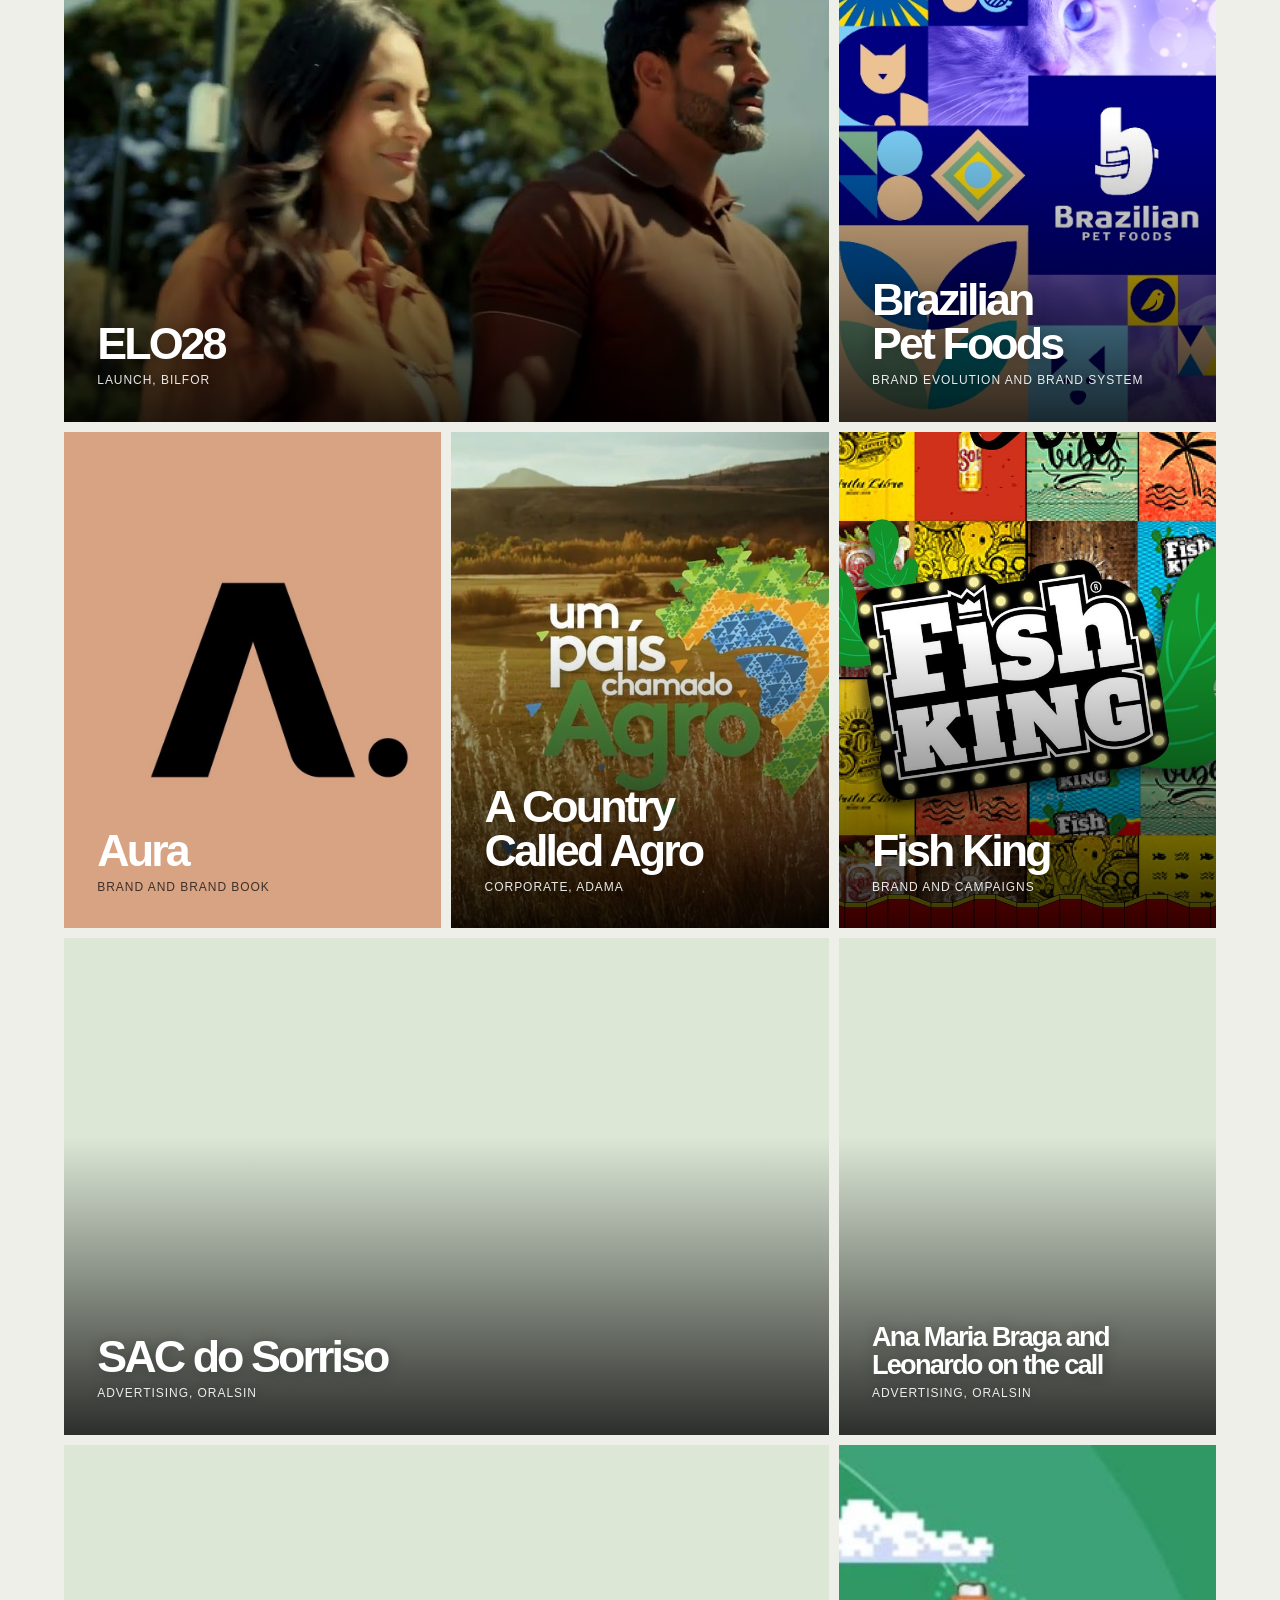
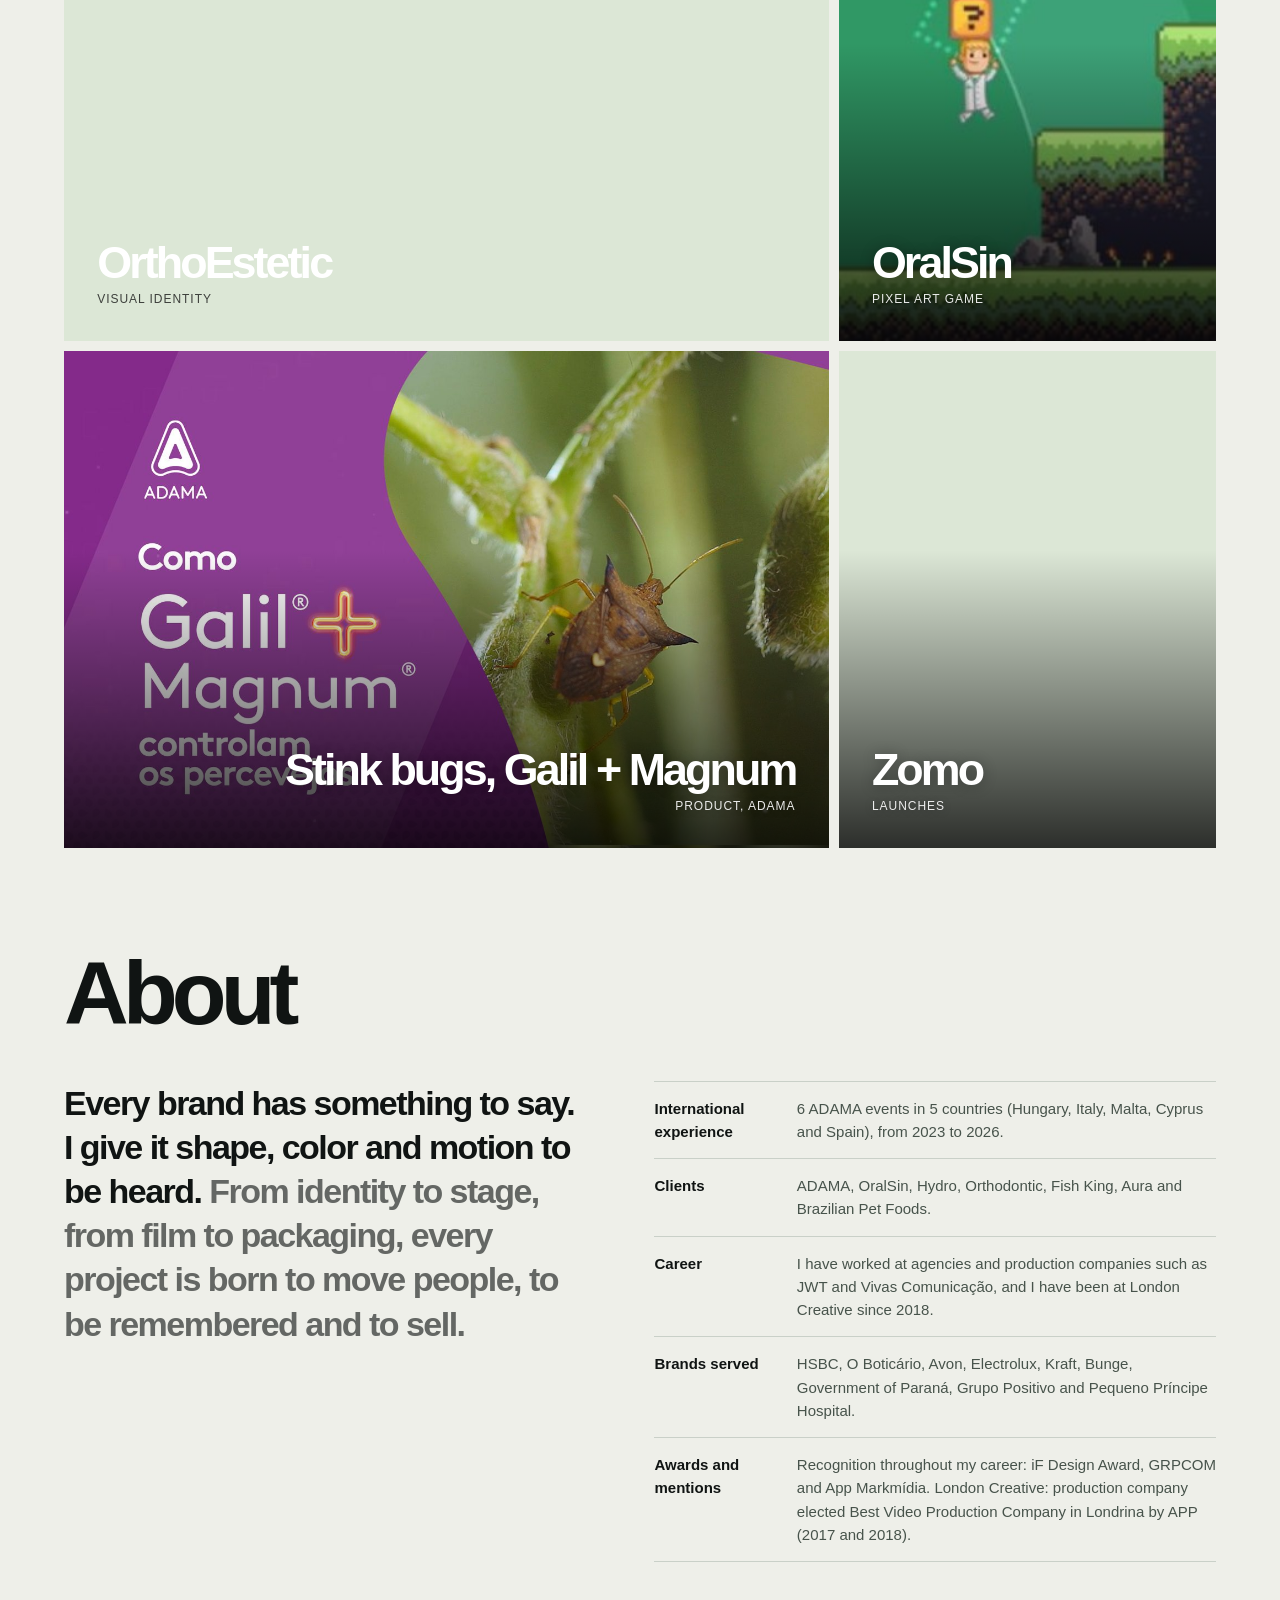
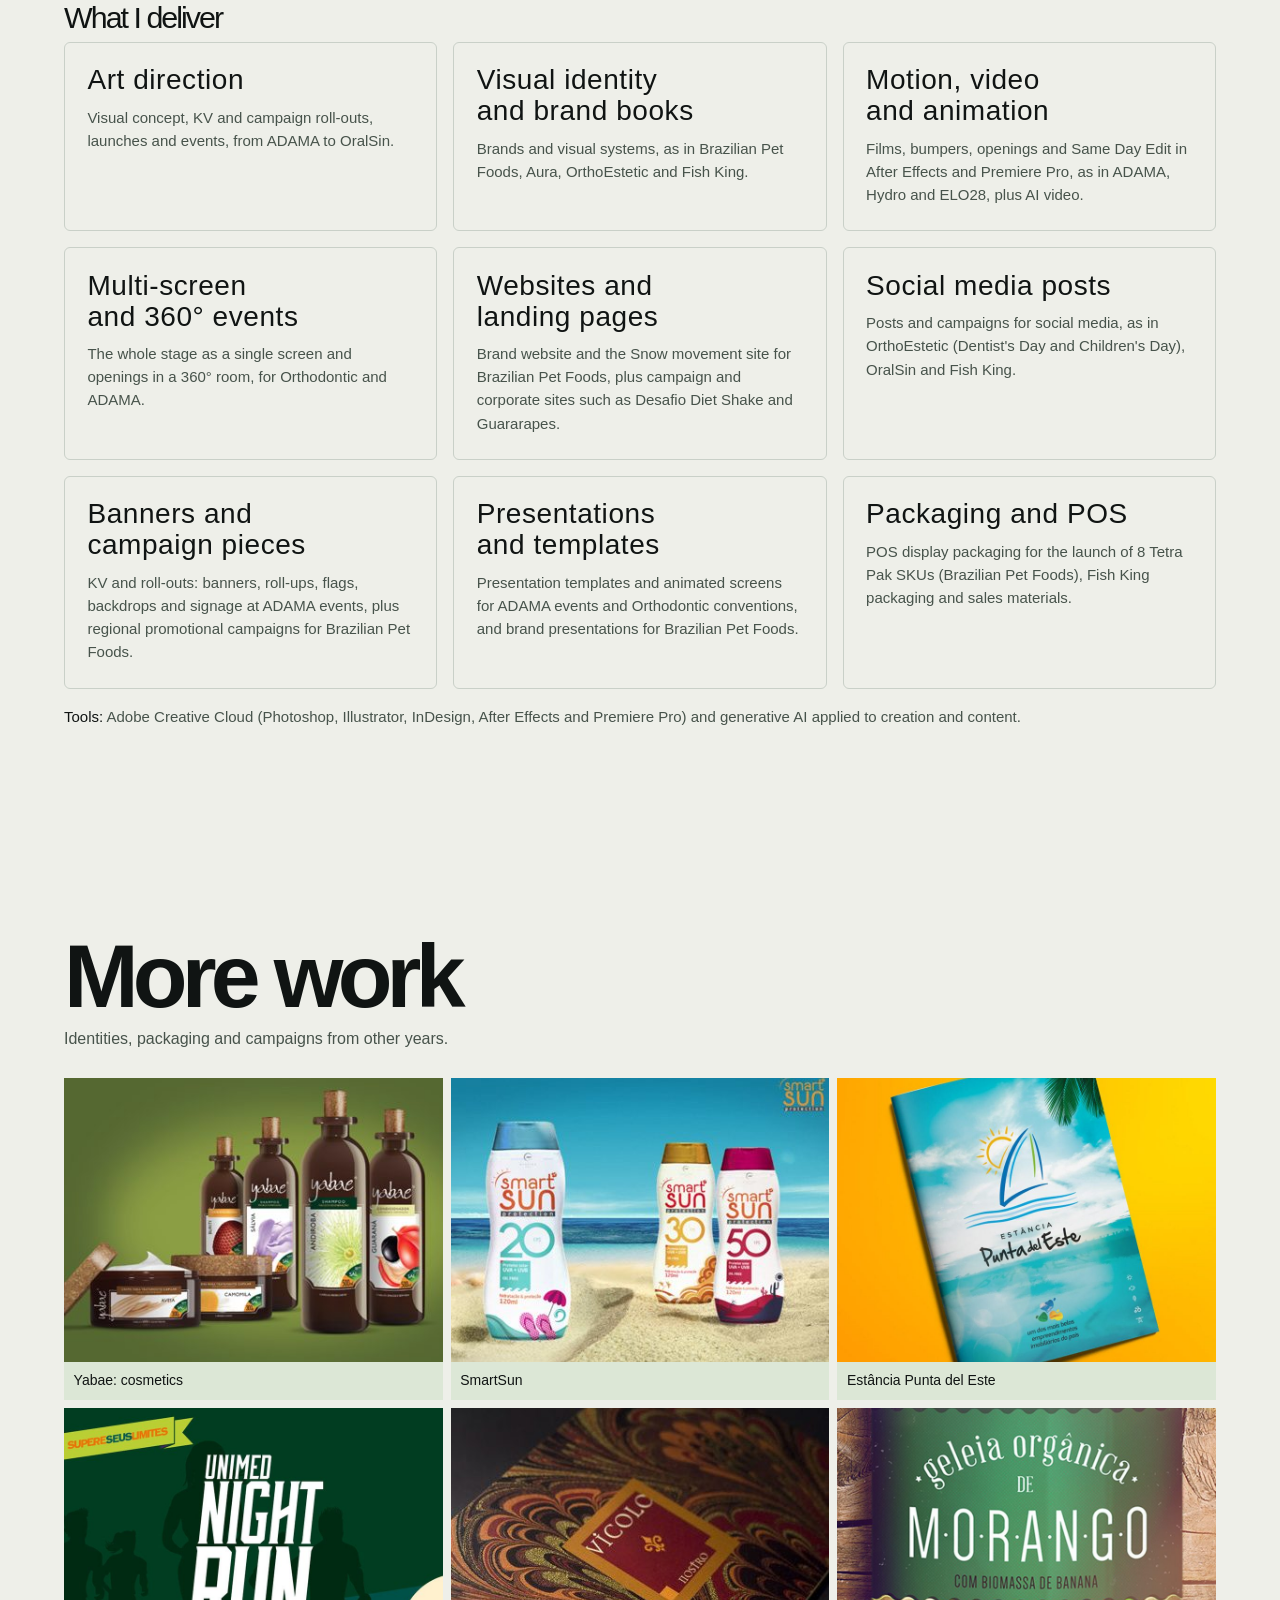
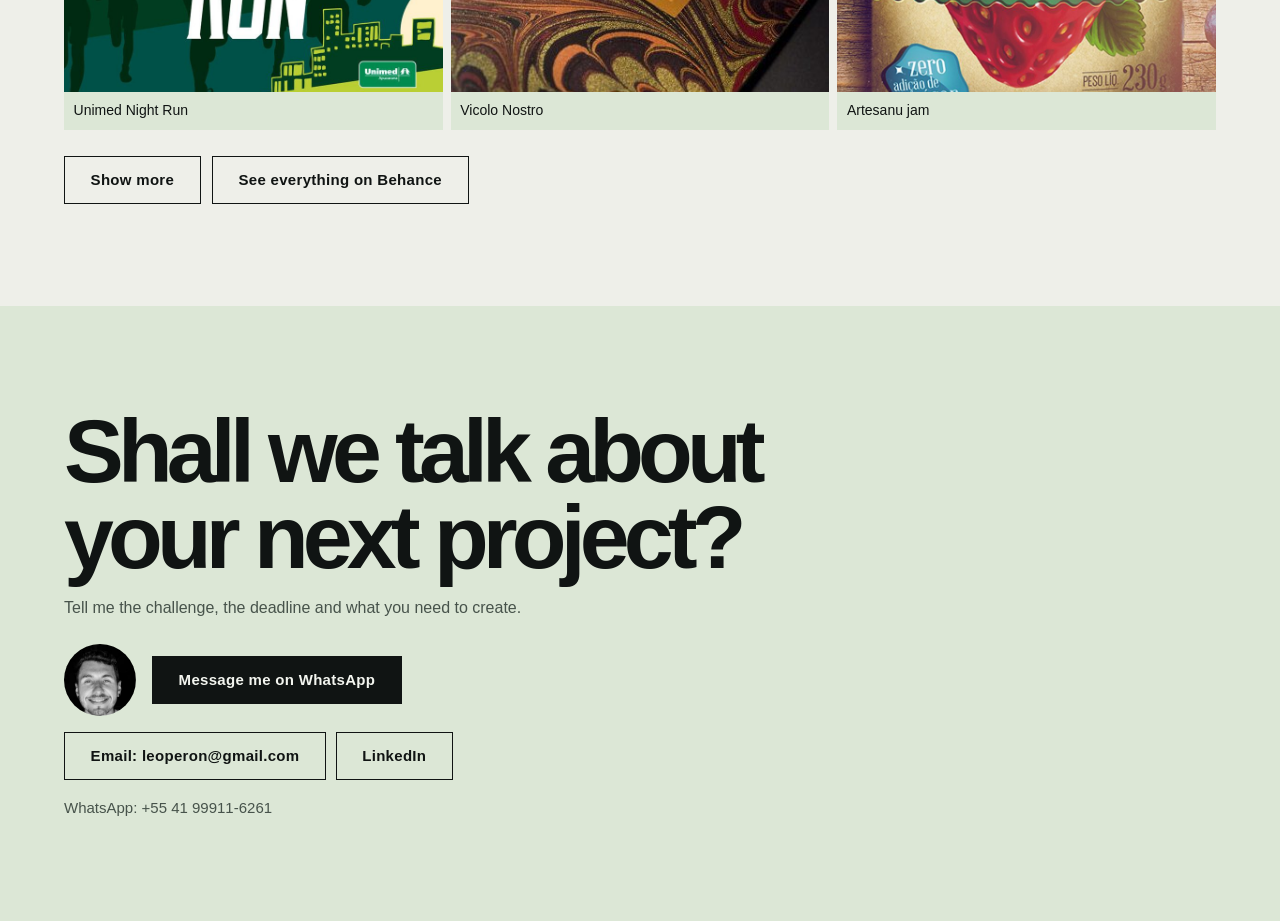
==== commit c289e41d: "Bring the designer's role into four case introductions" ====
--- a/en/index.html
+++ b/en/index.html
@@ -611,6 +611,7 @@
    <p class="meta">Banners and campaign pieces · Presentations and templates · Motion and video · Multi-screen and 360° events</p>
    <h2 id="t-adama">ADAMA Global</h2>
    <p class="lede">Six global meetings, five countries and a visual experience of its own for each event.</p>
+   <p class="case-role"><strong>My role</strong><br>I helped develop and deliver the visual identities for ADAMA’s global events with London Creative. In Budapest, I worked on the key visual and its rollout across event materials and the Spotlight Awards, and provided on-site support.</p>
   </header>
   <figure class="hero wide"><img src="../img/adama/budapeste/aftermovie.jpg" width="1280" height="720" alt="Now We Grow, Budapest 2026: aftermovie still" decoding="async"></figure>
   <div class='evtop'><p class='evtop-t'>6 events in 5 countries, from 2023 to 2026</p><nav class='evnav' aria-label='The 6 events'><button type="button" data-goto="ev-budapeste">Now We Grow<span>Budapest, 2026</span></button><button type="button" data-goto="ev-milao">Field to Future<span>Milan, 2026</span></button><button type="button" data-goto="ev-malta">Own The Moment<span>Malta, 2025</span></button><button type="button" data-goto="ev-chipre">Take The Field<span>Paphos, 2025</span></button><button type="button" data-goto="ev-barcelona">Further Together<span>Barcelona, 2024</span></button><button type="button" data-goto="ev-garda">The Road<span>Lago di Garda, 2023</span></button></nav></div>
@@ -642,9 +643,10 @@
    <p class="meta">Visual identity · Packaging · Social media posts · Campaigns</p>
    <h2 id="t-fishking">Fish King</h2>
    <p class="lede">From the Kombi van to a restaurant with its own identity: brand, packaging, façade and campaign.</p>
+   <p class="case-role"><strong>My role</strong><br>I created the brand and visual identity as Fish King went from food truck to restaurant. I drew on the sea for the logo, illustrations, and patterns, then carried the system through to packaging and signage.</p>
   </header>
   <div class="vgroup"><div class="video" data-poster><img src="../img/fishking/video.jpg" width="1600" height="1000" alt="Video of Fish King" loading="lazy" decoding="async"><button class="play" type="button" data-vimeo="806755643" data-h="26beec7dbf" aria-label="Play video: Lent campaign"><svg viewBox="0 0 64 64" aria-hidden="true"><circle cx="32" cy="32" r="31" fill="rgba(0,0,0,.55)" stroke="#fff" stroke-width="2"/><path d="M26 20l20 12-20 12z" fill="#fff"/></svg></button></div><ul class='vlist' aria-label='Videos'><li><button type="button" data-pick="806755643" data-h="26beec7dbf" aria-pressed="true">Lent campaign</button></li><li><button type="button" data-pick="806752246" data-h="4185e00b3d" aria-pressed="false">The Prince</button></li><li><button type="button" data-pick="392017433" data-h="48bcfd4f28" aria-pressed="false">Fishandchipson arrival</button></li></ul></div>
-  <dl class="facts brief"><div><dt>Context and challenge</dt><dd><p>Turn a seafood food truck into a restaurant with a complete identity.</p></dd></div><div><dt>My role</dt><dd><p>Visual identity and brand.</p></dd></div><div><dt>Idea and solution</dt><dd><p>Visual appetite, playful elegance and the sea as a language.</p></dd></div><div><dt>Main deliverables</dt><dd><p>I created the brand and the visual system: logo, pattern, packaging and storefront.</p><ul class='hl'><li>Complete identity: logo, pattern and the illustrations of the boat and the sea.</li><li>Packaging: bag, butter paper and newsprint.</li><li>Container façade, designed for the park.</li><li>Menu and images for iFood.</li><li>Video campaigns.</li></ul></dd></div><div><dt>Credits</dt><dd><p>Client: Fish King. Brand: Leopoldo Peron. Campaigns: London Creative.</p></dd></div></dl>
+  <dl class="facts brief"><div><dt>Context and challenge</dt><dd><p>Turn a seafood food truck into a restaurant with a complete identity.</p></dd></div><div><dt>Idea and solution</dt><dd><p>Visual appetite, playful elegance and the sea as a language.</p></dd></div><div><dt>Main deliverables</dt><dd><p>I created the brand and the visual system: logo, pattern, packaging and storefront.</p><ul class='hl'><li>Complete identity: logo, pattern and the illustrations of the boat and the sea.</li><li>Packaging: bag, butter paper and newsprint.</li><li>Container façade, designed for the park.</li><li>Menu and images for iFood.</li><li>Video campaigns.</li></ul></dd></div><div><dt>Credits</dt><dd><p>Client: Fish King. Brand: Leopoldo Peron. Campaigns: London Creative.</p></dd></div></dl>
   <div class="gallery mosaic"><figure class="c2 r2"><video autoplay loop muted playsinline preload="metadata" poster="../img/fishking/13.jpg" width="1280" height="720" aria-label="Fish King logo animation"><source src="../img/fishking/fk-assinatura.mp4" type="video/mp4"></video></figure><figure class="r2"><img src="../img/fishking/7.jpg" width="1600" height="1000" alt="Container facade lit up at night, with tables in the park" loading="lazy" decoding="async"></figure><figure><img src="../img/fishking/12.jpg" width="1600" height="1000" alt="Hake burger with mayonnaise and greens" loading="lazy" decoding="async"></figure><figure><img src="../img/fishking/9.jpg" width="1600" height="1000" alt="Shrimp and Chips portion in a greaseproof paper package" loading="lazy" decoding="async"></figure><figure class="c4"><img src="../img/fishking/2.jpg" width="1600" height="1000" alt="Illustrated strip with fish and seaweed on a blue background" loading="lazy" decoding="async"></figure><figure class="c2 r2"><img src="../img/fishking/8.jpg" width="1600" height="1000" alt="Container facade with a campaign character in front" loading="lazy" decoding="async"></figure><figure class="c2"><img src="../img/fishking/15.jpg" width="1600" height="900" alt="Fish King logo over a colorful pattern" loading="lazy" decoding="async"></figure><figure><video autoplay loop muted playsinline preload="metadata" poster="../img/fishking/16.jpg" width="1280" height="720" aria-label="Scene from the film, Fish King"><source src="../img/fishking/fk-palhaco.mp4" type="video/mp4"></video></figure><figure><video autoplay loop muted playsinline preload="metadata" poster="../img/fishking/17.jpg" width="1280" height="720" aria-label="Scene from the film, Fish King"><source src="../img/fishking/fk-estrada.mp4" type="video/mp4"></video></figure><figure class="r2"><img src="../img/fishking/4.jpg" width="1600" height="1000" alt="Blue typographic illustration with phrases and sea elements" loading="lazy" decoding="async"></figure><figure class="c2"><img src="../img/fishking/10.jpg" width="1600" height="1000" alt="“Tarrafada” portion of fried seafood" loading="lazy" decoding="async"></figure><figure class="r2"><img src="../img/fishking/6.jpg" width="1600" height="1000" alt="Newsprint with the headline “The Fish King”" loading="lazy" decoding="async"></figure><figure class="c2"><img src="../img/fishking/5.jpg" width="1600" height="1000" alt="Kraft paper bags with a red bow and the Fish King logo" loading="lazy" decoding="async"></figure><figure class="c2 r2"><img src="../img/fishking/3.jpg" width="1600" height="1000" alt="Pattern with little boats and colorful fish" loading="lazy" decoding="async"></figure><figure class="c2"><img src="../img/fishking/1.jpg" width="1600" height="1000" alt="Colorful boat illustration over waves, part of the visual system" loading="lazy" decoding="async"></figure><figure><video autoplay loop muted playsinline preload="metadata" poster="../img/fishking/14.jpg" width="1280" height="720" aria-label="The Prince, fish burger"><source src="../img/fishking/fk-prince.mp4" type="video/mp4"></video></figure><figure><img src="../img/fishking/11.jpg" width="1600" height="1000" alt="“Secret revealed” post with a burger" loading="lazy" decoding="async"></figure></div>
   <footer class="dlg-cta"><p>Want something like this for your brand or event?</p><a class="btn" href="#contato" data-close>Tell me about your project</a></footer>
  </article>
@@ -656,9 +658,10 @@
    <p class="meta">Campaign · Script and art direction · Motion and video</p>
    <h2 id="t-hydro">Hydro, Mother Nature</h2>
    <p class="lede">Over a hundred years of history told as pride, origin and sustainability, with Fafá de Belém.</p>
+   <p class="case-role"><strong>My role</strong><br>I wrote the script, led art direction, and contributed to production with London Creative. The script connects Hydro with its roots in Pará, with Fafá de Belém as the voice of the campaign and nature as its central theme.</p>
   </header>
   <div class="vgroup"><div class="video" data-poster><img src="../img/hydro/video.jpg" width="1600" height="1000" alt="Video of Hydro, Mother Nature" loading="lazy" decoding="async"><button class="play" type="button" data-vimeo="889882404" data-h="b77f75dc16" aria-label="Play video: Mãe Natureza"><svg viewBox="0 0 64 64" aria-hidden="true"><circle cx="32" cy="32" r="31" fill="rgba(0,0,0,.55)" stroke="#fff" stroke-width="2"/><path d="M26 20l20 12-20 12z" fill="#fff"/></svg></button></div></div>
-  <dl class="facts brief"><div><dt>Context and challenge</dt><dd><p>Connect a global aluminium giant to the roots of Pará, with Fafá de Belém as the voice and presence of the campaign.</p></dd></div><div><dt>My role</dt><dd><p>Script, art direction and production.</p></dd></div><div><dt>Idea and solution</dt><dd><p>Fafá de Belém as the voice of origin, and mother nature as the thread running through the brand's story.</p></dd></div><div><dt>Main deliverables</dt><dd><p>I wrote the script, signed the art direction and took part in production, together with London Creative.</p></dd></div><div><dt>Credits</dt><dd><p>Client: Hydro. Concept and production: Leopoldo Peron, London Creative. Direction: Lydia Damian.</p></dd></div></dl>
+  <dl class="facts brief"><div><dt>Context and challenge</dt><dd><p>Connect a global aluminium giant to the roots of Pará, with Fafá de Belém as the voice and presence of the campaign.</p></dd></div><div><dt>Idea and solution</dt><dd><p>Fafá de Belém as the voice of origin, and mother nature as the thread running through the brand's story.</p></dd></div><div><dt>Main deliverables</dt><dd><p>I wrote the script, signed the art direction and took part in production, together with London Creative.</p></dd></div><div><dt>Credits</dt><dd><p>Client: Hydro. Concept and production: Leopoldo Peron, London Creative. Direction: Lydia Damian.</p></dd></div></dl>
   <div class="gallery"><figure><img src="../img/hydro/1.jpg" width="1600" height="1000" alt="Fafá de Belém with open arms, in the middle of the forest" loading="lazy" decoding="async"></figure><figure><img src="../img/hydro/2.jpg" width="1600" height="1000" alt="Fafá de Belém speaking to the camera, by the river" loading="lazy" decoding="async"></figure><figure><img src="../img/hydro/3.jpg" width="1600" height="1000" alt="Aerial view of Hydro's industrial plant, with the phrase “more than 15 thousand jobs”" loading="lazy" decoding="async"></figure><figure><img src="../img/hydro/4.jpg" width="1600" height="1000" alt="Hydro worker in a hard hat and safety glasses, smiling" loading="lazy" decoding="async"></figure><figure><img src="../img/hydro/5.jpg" width="1600" height="1000" alt="Night view of the city with the phrase “Present in Pará since 1970”" loading="lazy" decoding="async"></figure><figure><img src="../img/hydro/6.jpg" width="1600" height="1000" alt="Fafá de Belém with hands held out in front, smiling" loading="lazy" decoding="async"></figure></div>
   <footer class="dlg-cta"><p>Want something like this for your brand or event?</p><a class="btn" href="#contato" data-close>Tell me about your project</a></footer>
  </article>
@@ -713,10 +716,11 @@
    <p class="meta">Visual identity and brand book · Website · Packaging and POS · Promotional campaigns</p>
    <h2 id="t-brpet">Brazilian Pet Foods</h2>
    <p class="lede">Evolving is natural: the brand stops being just a symbol and becomes a visual system, without losing its essence.</p>
+   <p class="case-role"><strong>My role</strong><br>I led the Brazilian Pet Foods repositioning. I kept the “b” and redesigned the green and yellow band to wrap around it. I extended that change into the visual system, brand guidelines, and the website I built.</p>
   </header>
   <figure class="hero"><img src="../img/brpet/5.jpg" width="1600" height="1000" alt="Brazilian Pet Foods: institutional seal “Feeding moments” in blue and gold" decoding="async"></figure>
   
-  <dl class="facts brief"><div><dt>Context and challenge</dt><dd><p>Brazilian grew in structure, portfolio, people and reach. Its brand needed to stop being just a symbol and become a system, after 30 years of history.</p><p>The challenge was to conduct an umbrella brand with more than six sub-brands, spread across Brazil and Latin America, like an orchestra that has to sound in tune in every city.</p></dd></div><div><dt>My role</dt><dd><p>Brand repositioning and evolution: symbol, colors, typography, visual system and brand manual. I also built the brand's website.</p></dd></div><div><dt>Idea and solution</dt><dd><p>Refine, don't break. The "b" remains the guardian of the essence, and the green and yellow ribbon now embraces the letter: "Feeding moments".</p><p>Thirty years on the road and a brand that already knew who it was: the work was not to reinvent it, but to give it a more refined design, worthy of a new message.</p></dd></div><div><dt>Main deliverables</dt><dd><p>I led the brand repositioning, from "we sell dog food" to "we protect and celebrate the bond between owner and pet", and created the new visual system, from the symbol to the applications, with a brand manual and usage rules.</p><ul class='hl'><li>Refined symbol, with more breathing room and the green and yellow ribbon embracing the "b". Monochrome, three solid colors and 3D versions.</li><li>New rounded typography in upper and lower case.</li><li>Palette with blue as the base, and green and yellow with more depth.</li><li>Modular visual system: icons and mosaic, in which each shape carries a meaning of the brand (vitality, technology, care, nutrition).</li><li>Institutional seal, a stamp of tradition, quality and legacy.</li><li>Applications: backdrop, mug, hoodie, bag and presentations.</li><li>Brand manual with the usage rules.</li><li>Website: <a href="https://brazilianpetfoods.com.br" target="_blank" rel="noopener noreferrer">brazilianpetfoods.com.br<span class="vh"> (opens in a new tab)</span></a>.</li></ul></dd></div><div><dt>Result</dt><dd><p><span class="tag">Delivered system:</span> the new visual system and the brand manual, with standards and usage rules so that design, communication and advertising speak the same language in every format.</p><p><span class="tag">Project objectives:</span> a more mature, human identity prepared for packaging, trade marketing and digital presence, with more trust, closeness and emotional value, without losing institutional solidity.</p></dd></div><div><dt>Credits</dt><dd><p>Client: Brazilian Pet Foods. Concept, art direction and website: Leopoldo Peron.</p></dd></div></dl>
+  <dl class="facts brief"><div><dt>Context and challenge</dt><dd><p>Brazilian grew in structure, portfolio, people and reach. Its brand needed to stop being just a symbol and become a system, after 30 years of history.</p><p>The challenge was to conduct an umbrella brand with more than six sub-brands, spread across Brazil and Latin America, like an orchestra that has to sound in tune in every city.</p></dd></div><div><dt>Idea and solution</dt><dd><p>Refine, don't break. The "b" remains the guardian of the essence, and the green and yellow ribbon now embraces the letter: "Feeding moments".</p><p>Thirty years on the road and a brand that already knew who it was: the work was not to reinvent it, but to give it a more refined design, worthy of a new message.</p></dd></div><div><dt>Main deliverables</dt><dd><p>I led the brand repositioning, from "we sell dog food" to "we protect and celebrate the bond between owner and pet", and created the new visual system, from the symbol to the applications, with a brand manual and usage rules.</p><ul class='hl'><li>Refined symbol, with more breathing room and the green and yellow ribbon embracing the "b". Monochrome, three solid colors and 3D versions.</li><li>New rounded typography in upper and lower case.</li><li>Palette with blue as the base, and green and yellow with more depth.</li><li>Modular visual system: icons and mosaic, in which each shape carries a meaning of the brand (vitality, technology, care, nutrition).</li><li>Institutional seal, a stamp of tradition, quality and legacy.</li><li>Applications: backdrop, mug, hoodie, bag and presentations.</li><li>Brand manual with the usage rules.</li><li>Website: <a href="https://brazilianpetfoods.com.br" target="_blank" rel="noopener noreferrer">brazilianpetfoods.com.br<span class="vh"> (opens in a new tab)</span></a>.</li></ul></dd></div><div><dt>Result</dt><dd><p><span class="tag">Delivered system:</span> the new visual system and the brand manual, with standards and usage rules so that design, communication and advertising speak the same language in every format.</p><p><span class="tag">Project objectives:</span> a more mature, human identity prepared for packaging, trade marketing and digital presence, with more trust, closeness and emotional value, without losing institutional solidity.</p></dd></div><div><dt>Credits</dt><dd><p>Client: Brazilian Pet Foods. Concept, art direction and website: Leopoldo Peron.</p></dd></div></dl>
   <section class="pal"><h3>Palette</h3><h4>Brand colors</h4><ul class="sw"><li style="--c:#00007E;--t:#fff"><b>Navy blue</b><code>#00007E</code><span>trust and solidity</span></li><li style="--c:#42B1CC;--t:#111"><b>Light blue</b><code>#42B1CC</code><span></span></li><li style="--c:#035AA7;--t:#fff"><b>Royal blue</b><code>#035AA7</code><span></span></li><li style="--c:#8AAC8B;--t:#111"><b>Sage green</b><code>#8AAC8B</code><span>nutrition</span></li><li style="--c:#E0C192;--t:#111"><b>Sand</b><code>#E0C192</code><span></span></li><li style="--c:#FFD713;--t:#111"><b>Yellow</b><code>#FFD713</code><span>vitality</span></li><li style="--c:#FFFFFF;--t:#111"><b>White</b><code>#FFFFFF</code><span></span></li></ul></section>
   <div class="gallery"><figure><img src="../img/brpet/1.jpg" width="1600" height="1000" alt="Brazilian Pet Foods logo, with the “b” and the green and yellow band" loading="lazy" decoding="async"></figure><figure><img src="../img/brpet/3.jpg" width="1600" height="1000" alt="Mosaic of icons from the visual system, with animals and geometric shapes" loading="lazy" decoding="async"></figure><figure><img src="../img/brpet/4.jpg" width="1600" height="1000" alt="Golden institutional seal “Feeding moments”" loading="lazy" decoding="async"></figure><figure><img src="../img/brpet/6.jpg" width="1600" height="1000" alt="Institutional seal on a navy and light blue background, with signature" loading="lazy" decoding="async"></figure><figure><img src="../img/brpet/7.jpg" width="1600" height="1000" alt="The brand's color palette in stripes" loading="lazy" decoding="async"></figure><figure><img src="../img/brpet/8.jpg" width="1600" height="1000" alt="Blue enamel mugs with the brand" loading="lazy" decoding="async"></figure><figure><img src="../img/brpet/9.jpg" width="1600" height="1000" alt="Hoodies with the visual system's mosaic" loading="lazy" decoding="async"></figure><figure><img src="../img/brpet/10.jpg" width="1600" height="1000" alt="Paper bags with the brand and the seal" loading="lazy" decoding="async"></figure></div>
   <footer class="dlg-cta"><p>Want something like this for your brand or event?</p><a class="btn" href="#contato" data-close>Tell me about your project</a></footer>
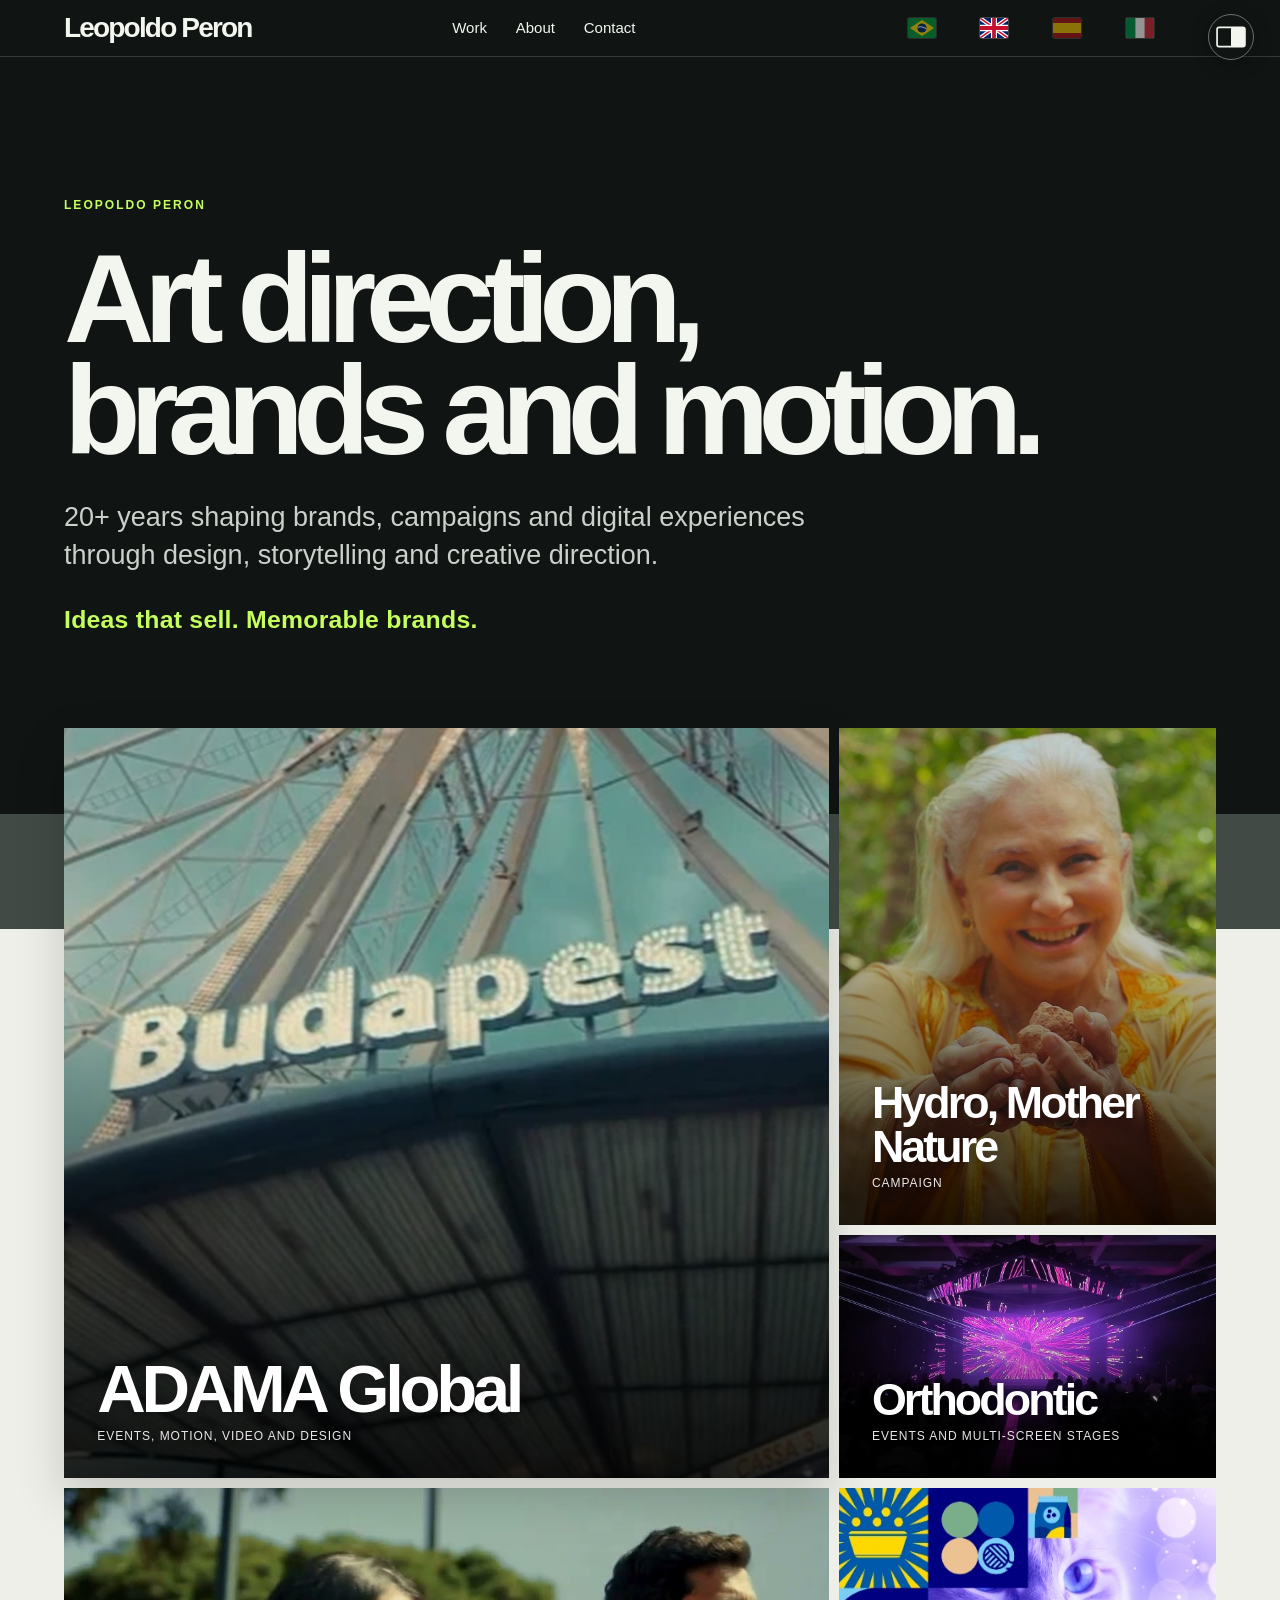
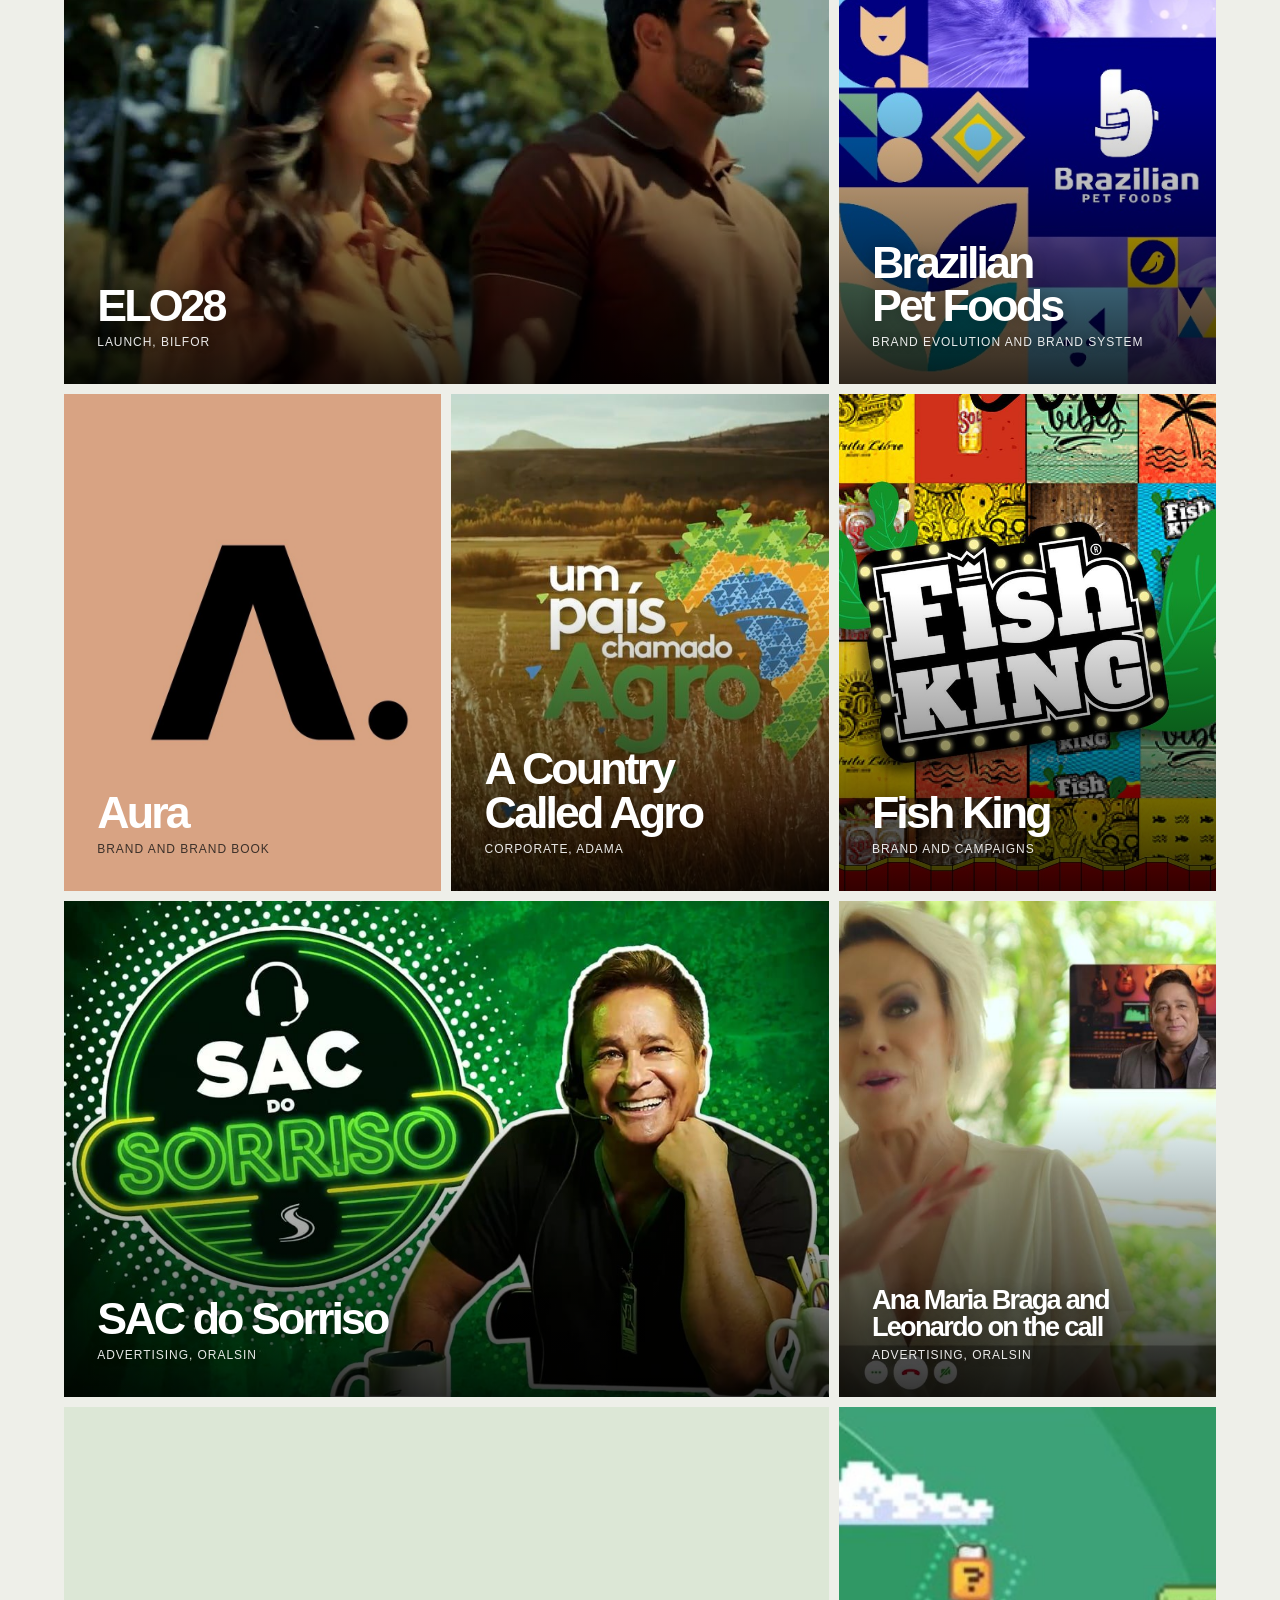
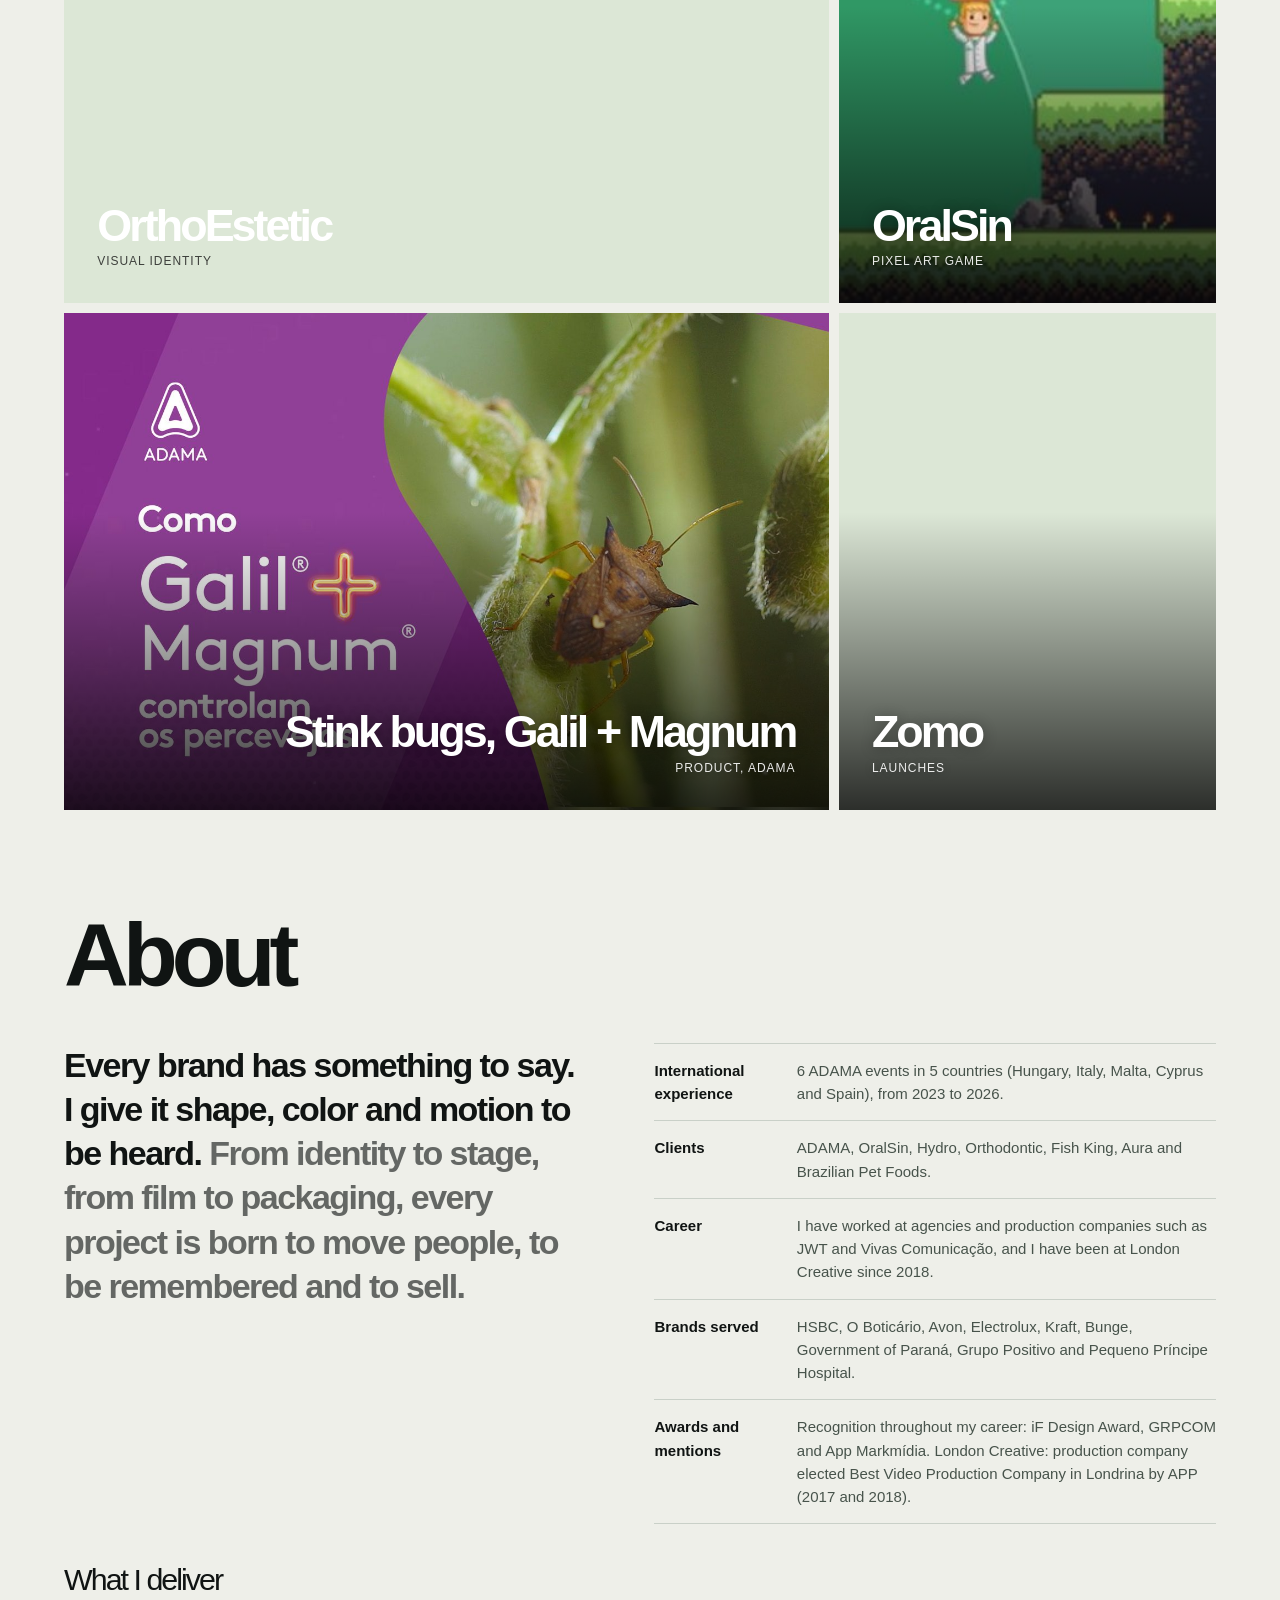
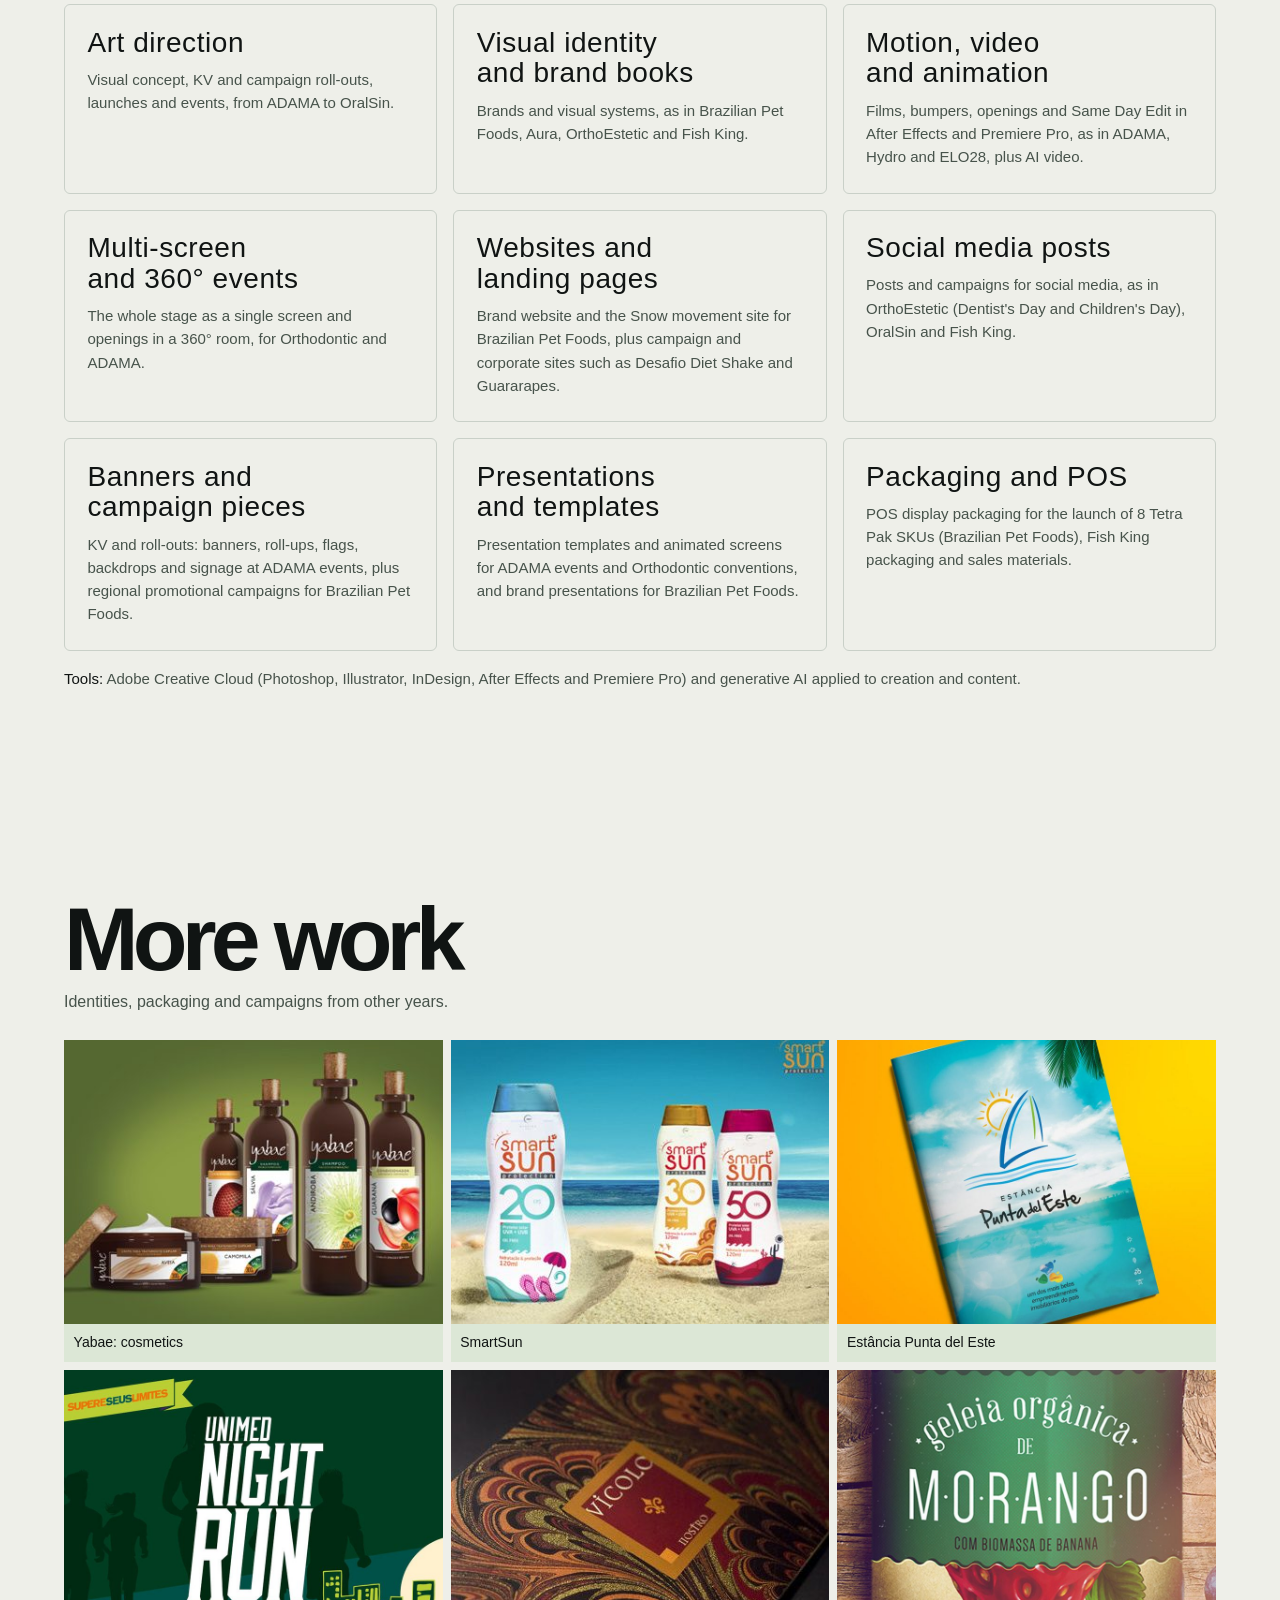
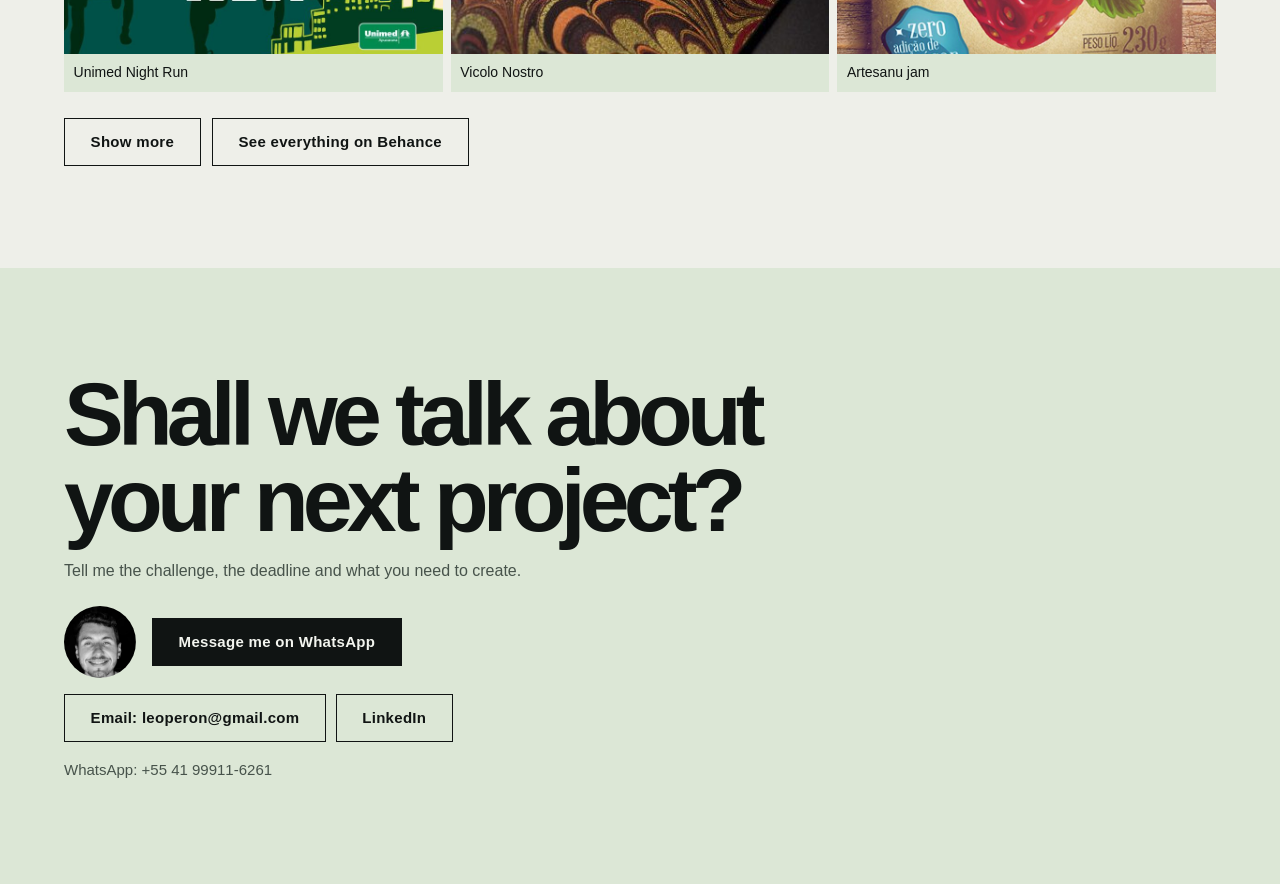
==== commit 070de9a8: "Refine portfolio introduction copy in en/index.html" ====
--- a/en/index.html
+++ b/en/index.html
@@ -515,7 +515,7 @@
   <div class="wrap">
     <p class="intro-name">Leopoldo Peron</p>
     <h1 id="intro-t">Art direction, brands and motion.</h1>
-    <p class="intro-text">Over 20 years of creative career, developing brands, campaigns and audiovisual experiences for Brazilian and international clients.</p>
+    <p class="intro-text">20+ years shaping brands, campaigns and digital experiences through design, storytelling and creative direction.</p>
     <p class="intro-sig">Ideas that sell. Memorable brands.</p>
   </div>
 </section>
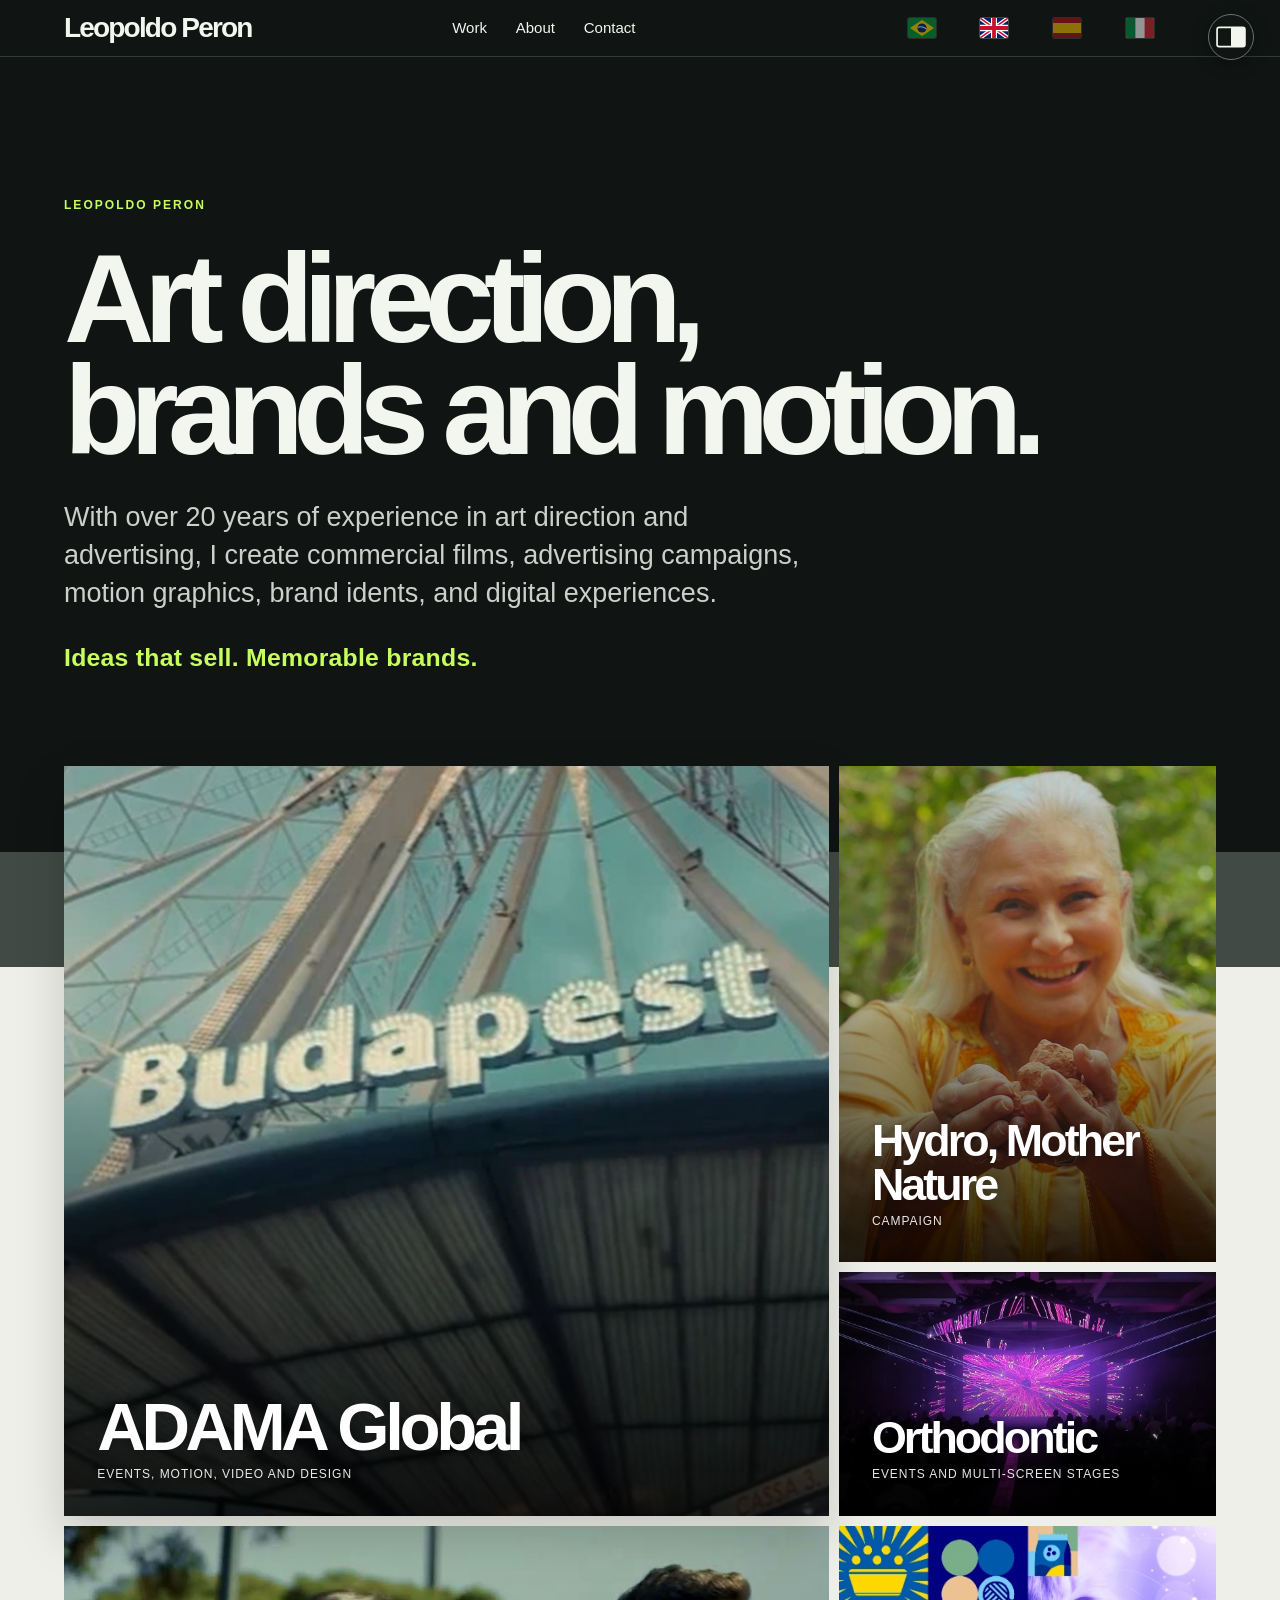
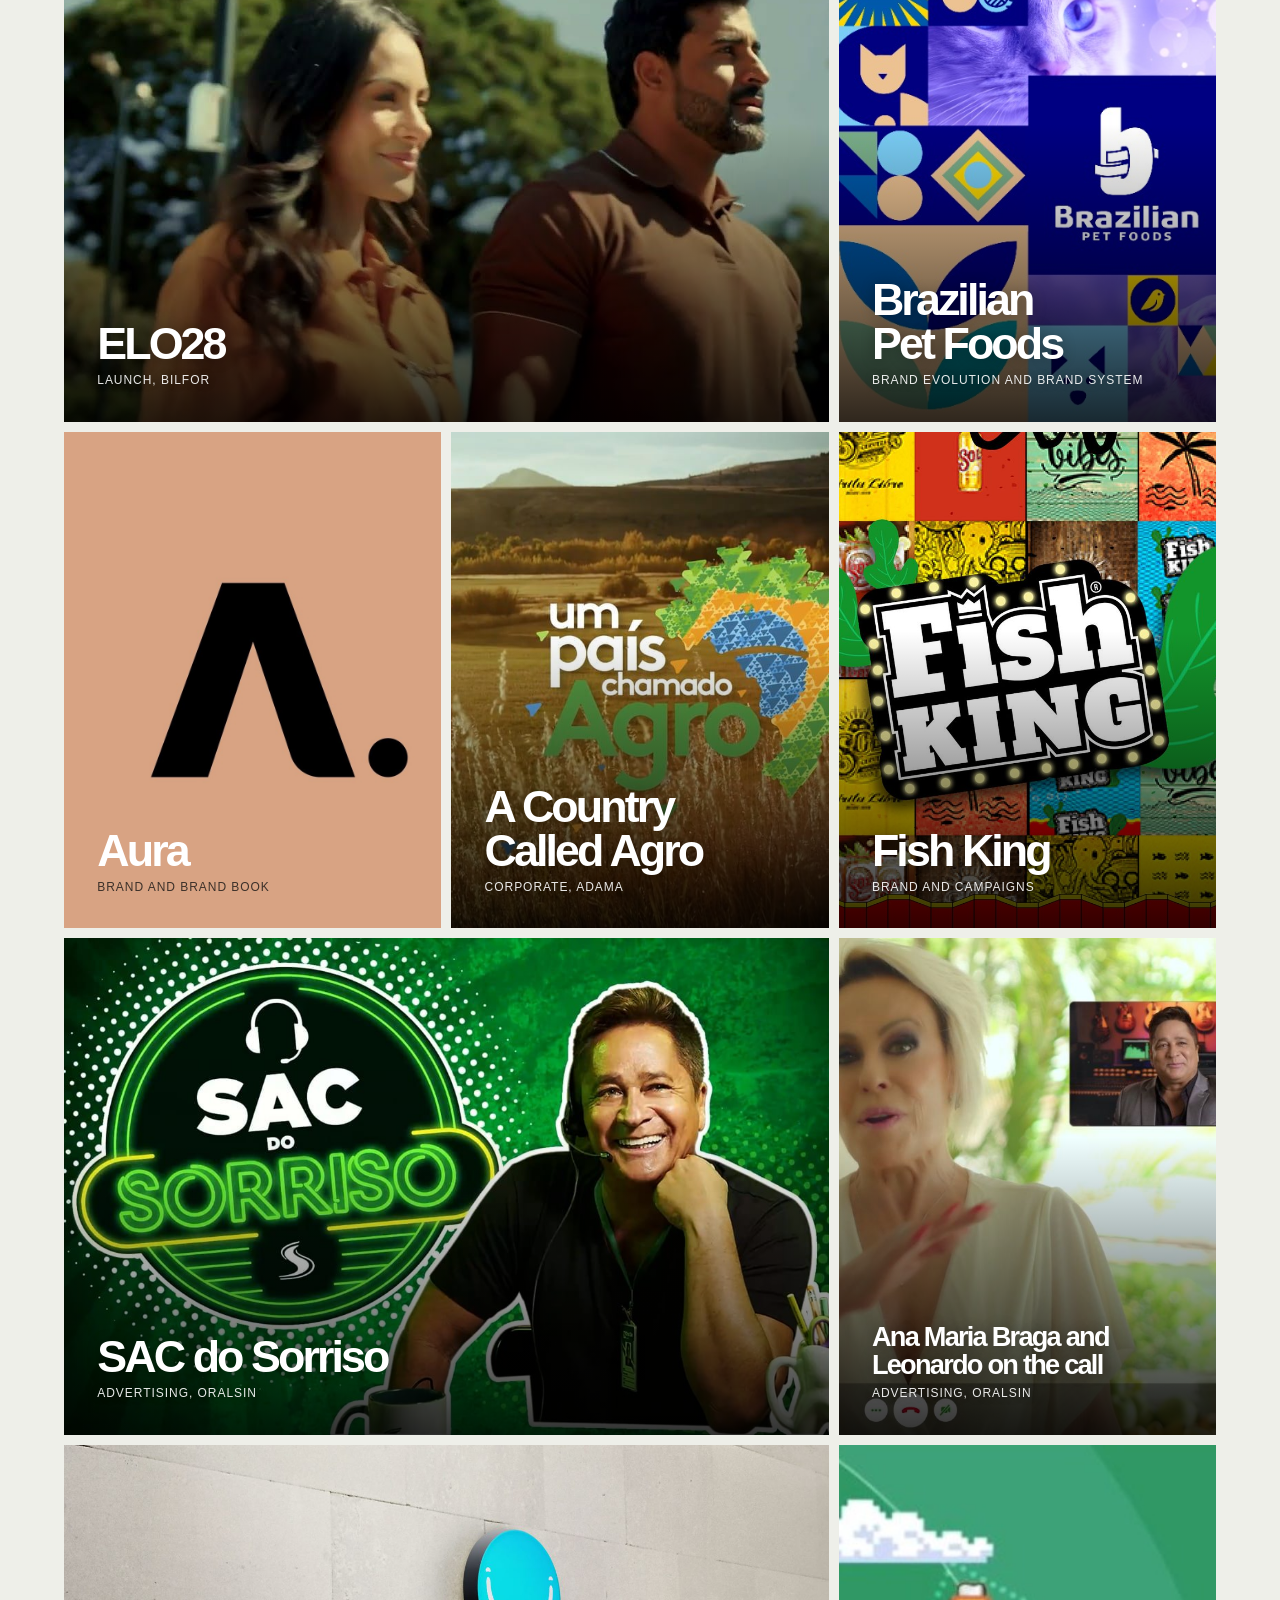
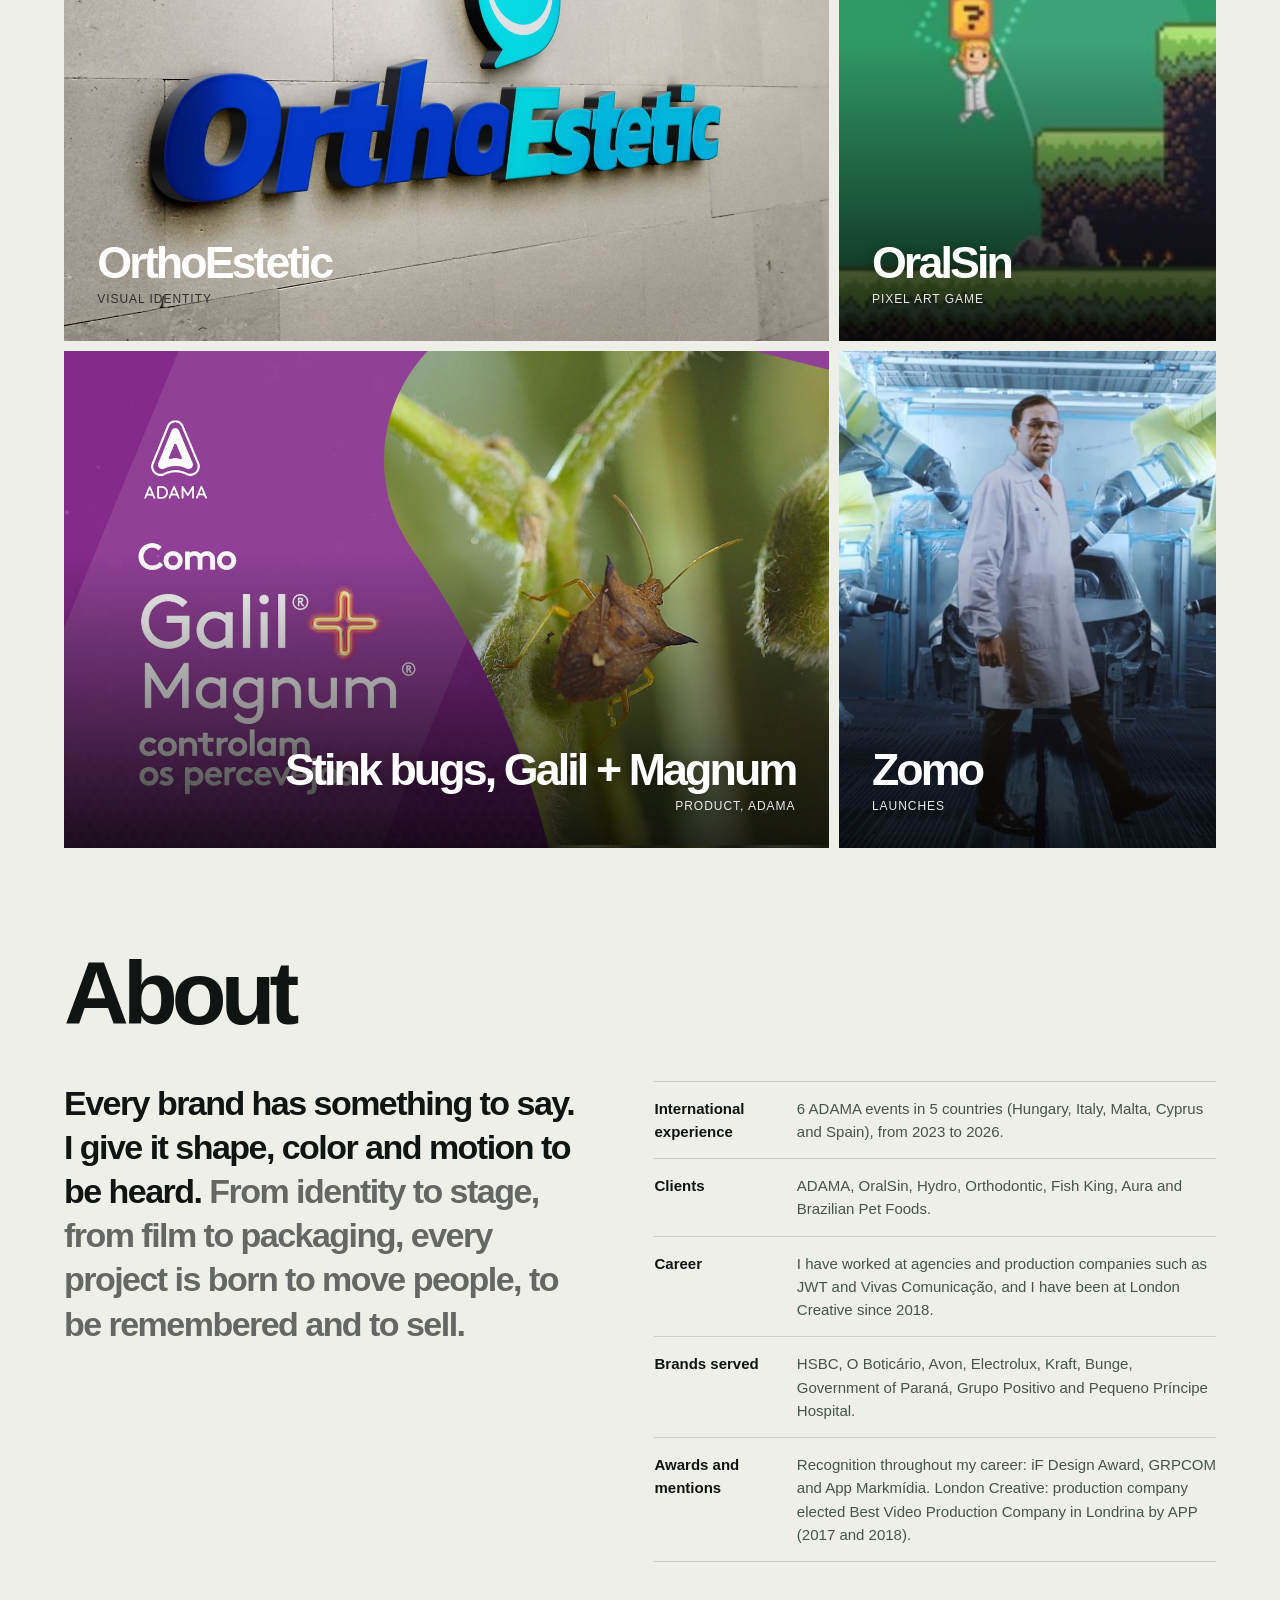
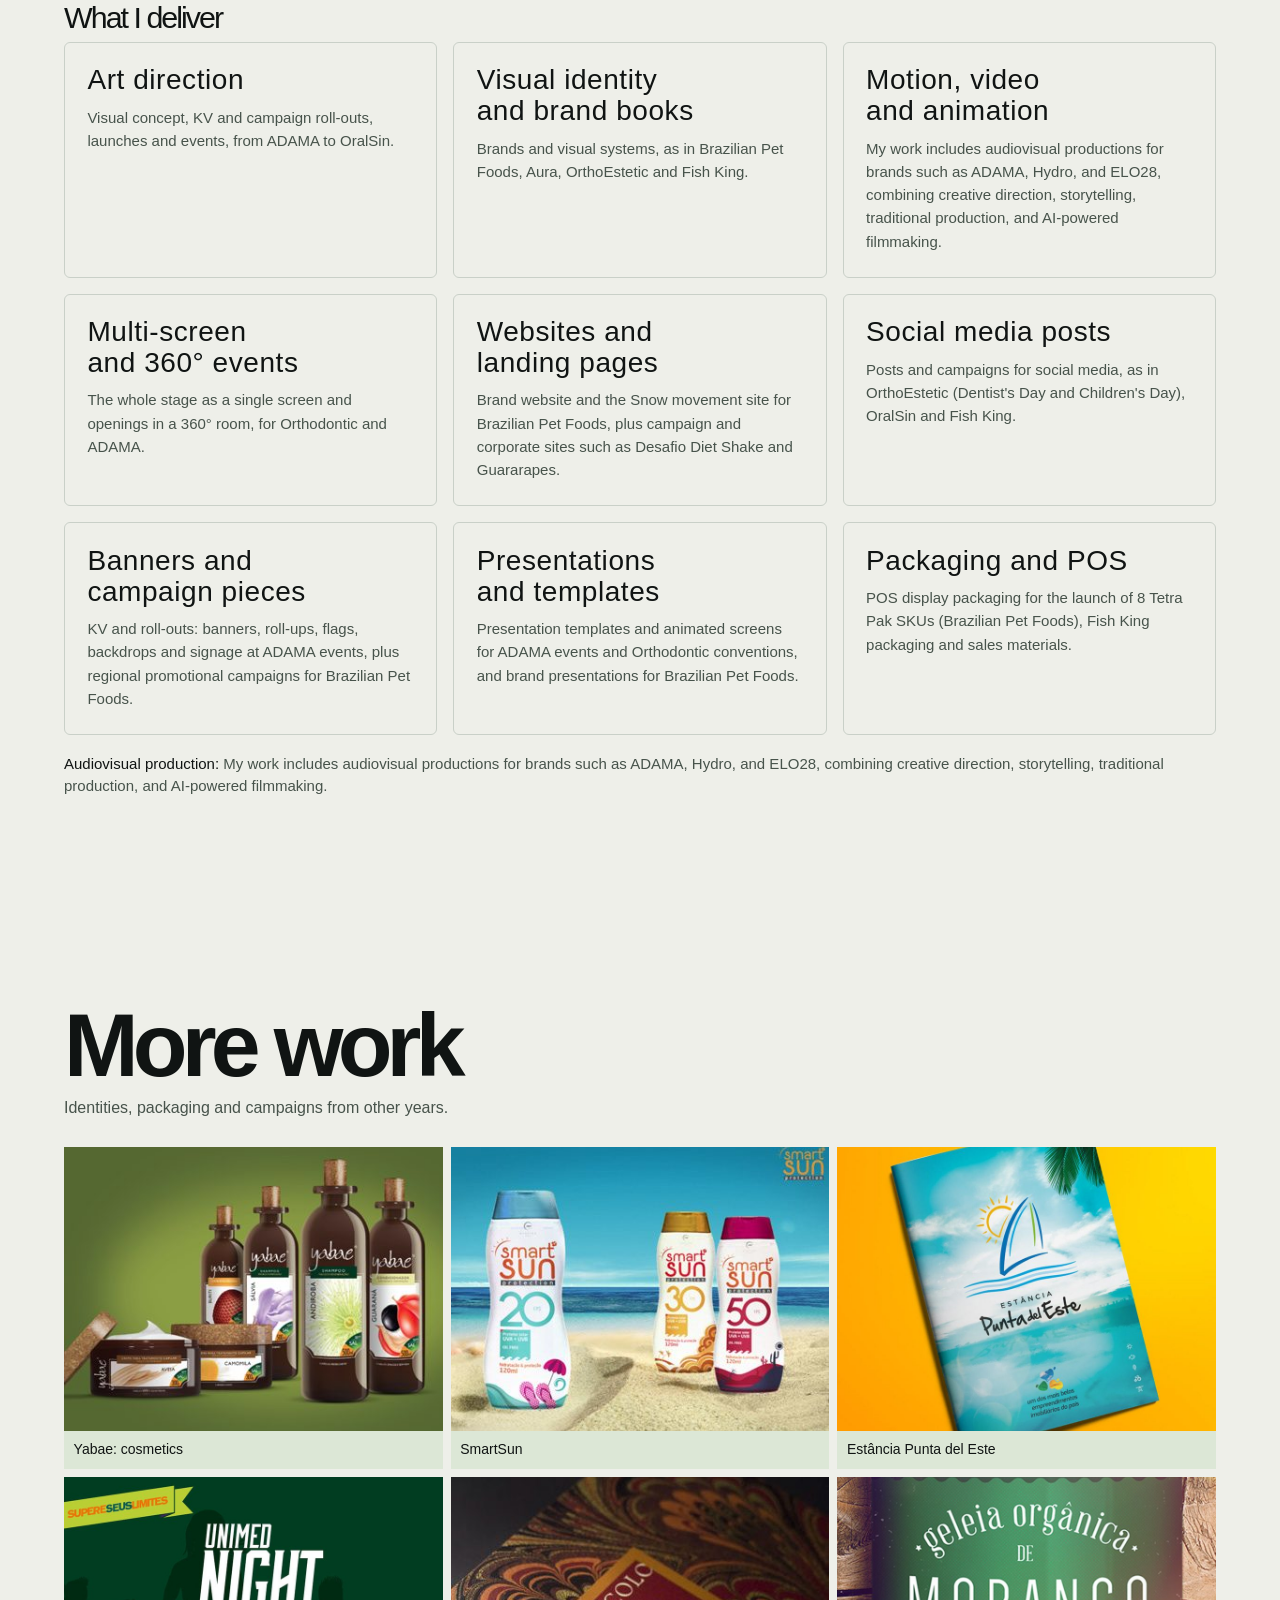
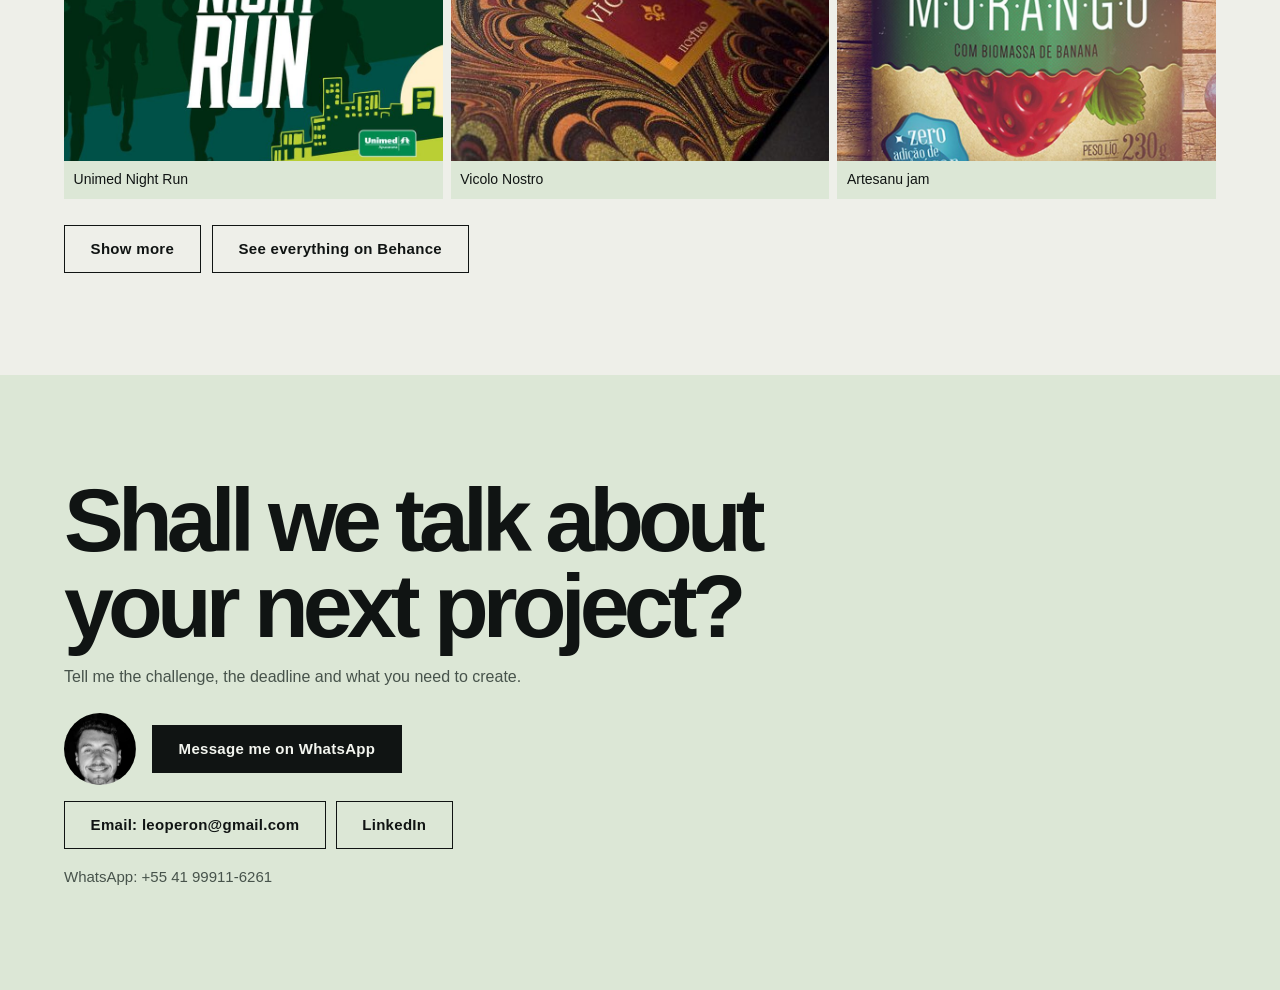
==== commit 7d070625: "Refine hero and audiovisual positioning across portfolio languages" ====
--- a/en/index.html
+++ b/en/index.html
@@ -515,7 +515,7 @@
   <div class="wrap">
     <p class="intro-name">Leopoldo Peron</p>
     <h1 id="intro-t">Art direction, brands and motion.</h1>
-    <p class="intro-text">20+ years shaping brands, campaigns and digital experiences through design, storytelling and creative direction.</p>
+    <p class="intro-text">With over 20 years of experience in art direction and advertising, I create commercial films, advertising campaigns, motion graphics, brand idents, and digital experiences.</p>
     <p class="intro-sig">Ideas that sell. Memorable brands.</p>
   </div>
 </section>
@@ -581,8 +581,8 @@
       </ul>
     </div>
     <h3 class="deliver-h" id="entrego-t">What I deliver</h3>
-    <ul class="cards" aria-labelledby="entrego-t"><li><strong>Art direction</strong><span>Visual concept, KV and campaign roll-outs, launches and events, from ADAMA to OralSin.</span></li><li><strong>Visual identity and brand books</strong><span>Brands and visual systems, as in Brazilian Pet Foods, Aura, OrthoEstetic and Fish King.</span></li><li><strong>Motion, video and animation</strong><span>Films, bumpers, openings and Same Day Edit in After Effects and Premiere Pro, as in ADAMA, Hydro and ELO28, plus AI video.</span></li><li><strong>Multi-screen and 360° events</strong><span>The whole stage as a single screen and openings in a 360° room, for Orthodontic and ADAMA.</span></li><li><strong>Websites and landing pages</strong><span>Brand website and the Snow movement site for Brazilian Pet Foods, plus campaign and corporate sites such as Desafio Diet Shake and Guararapes.</span></li><li><strong>Social media posts</strong><span>Posts and campaigns for social media, as in OrthoEstetic (Dentist&#x27;s Day and Children&#x27;s Day), OralSin and Fish King.</span></li><li><strong>Banners and campaign pieces</strong><span>KV and roll-outs: banners, roll-ups, flags, backdrops and signage at ADAMA events, plus regional promotional campaigns for Brazilian Pet Foods.</span></li><li><strong>Presentations and templates</strong><span>Presentation templates and animated screens for ADAMA events and Orthodontic conventions, and brand presentations for Brazilian Pet Foods.</span></li><li><strong>Packaging and POS</strong><span>POS display packaging for the launch of 8 Tetra Pak SKUs (Brazilian Pet Foods), Fish King packaging and sales materials.</span></li></ul>
-    <p class="tools"><strong>Tools:</strong> Adobe Creative Cloud (Photoshop, Illustrator, InDesign, After Effects and Premiere Pro) and generative AI applied to creation and content.</p>
+    <ul class="cards" aria-labelledby="entrego-t"><li><strong>Art direction</strong><span>Visual concept, KV and campaign roll-outs, launches and events, from ADAMA to OralSin.</span></li><li><strong>Visual identity and brand books</strong><span>Brands and visual systems, as in Brazilian Pet Foods, Aura, OrthoEstetic and Fish King.</span></li><li><strong>Motion, video and animation</strong><span>My work includes audiovisual productions for brands such as ADAMA, Hydro, and ELO28, combining creative direction, storytelling, traditional production, and AI-powered filmmaking.</span></li><li><strong>Multi-screen and 360° events</strong><span>The whole stage as a single screen and openings in a 360° room, for Orthodontic and ADAMA.</span></li><li><strong>Websites and landing pages</strong><span>Brand website and the Snow movement site for Brazilian Pet Foods, plus campaign and corporate sites such as Desafio Diet Shake and Guararapes.</span></li><li><strong>Social media posts</strong><span>Posts and campaigns for social media, as in OrthoEstetic (Dentist&#x27;s Day and Children&#x27;s Day), OralSin and Fish King.</span></li><li><strong>Banners and campaign pieces</strong><span>KV and roll-outs: banners, roll-ups, flags, backdrops and signage at ADAMA events, plus regional promotional campaigns for Brazilian Pet Foods.</span></li><li><strong>Presentations and templates</strong><span>Presentation templates and animated screens for ADAMA events and Orthodontic conventions, and brand presentations for Brazilian Pet Foods.</span></li><li><strong>Packaging and POS</strong><span>POS display packaging for the launch of 8 Tetra Pak SKUs (Brazilian Pet Foods), Fish King packaging and sales materials.</span></li></ul>
+    <p class="tools"><strong>Audiovisual production:</strong> My work includes audiovisual productions for brands such as ADAMA, Hydro, and ELO28, combining creative direction, storytelling, traditional production, and AI-powered filmmaking.</p>
   </div>
 </section>
 
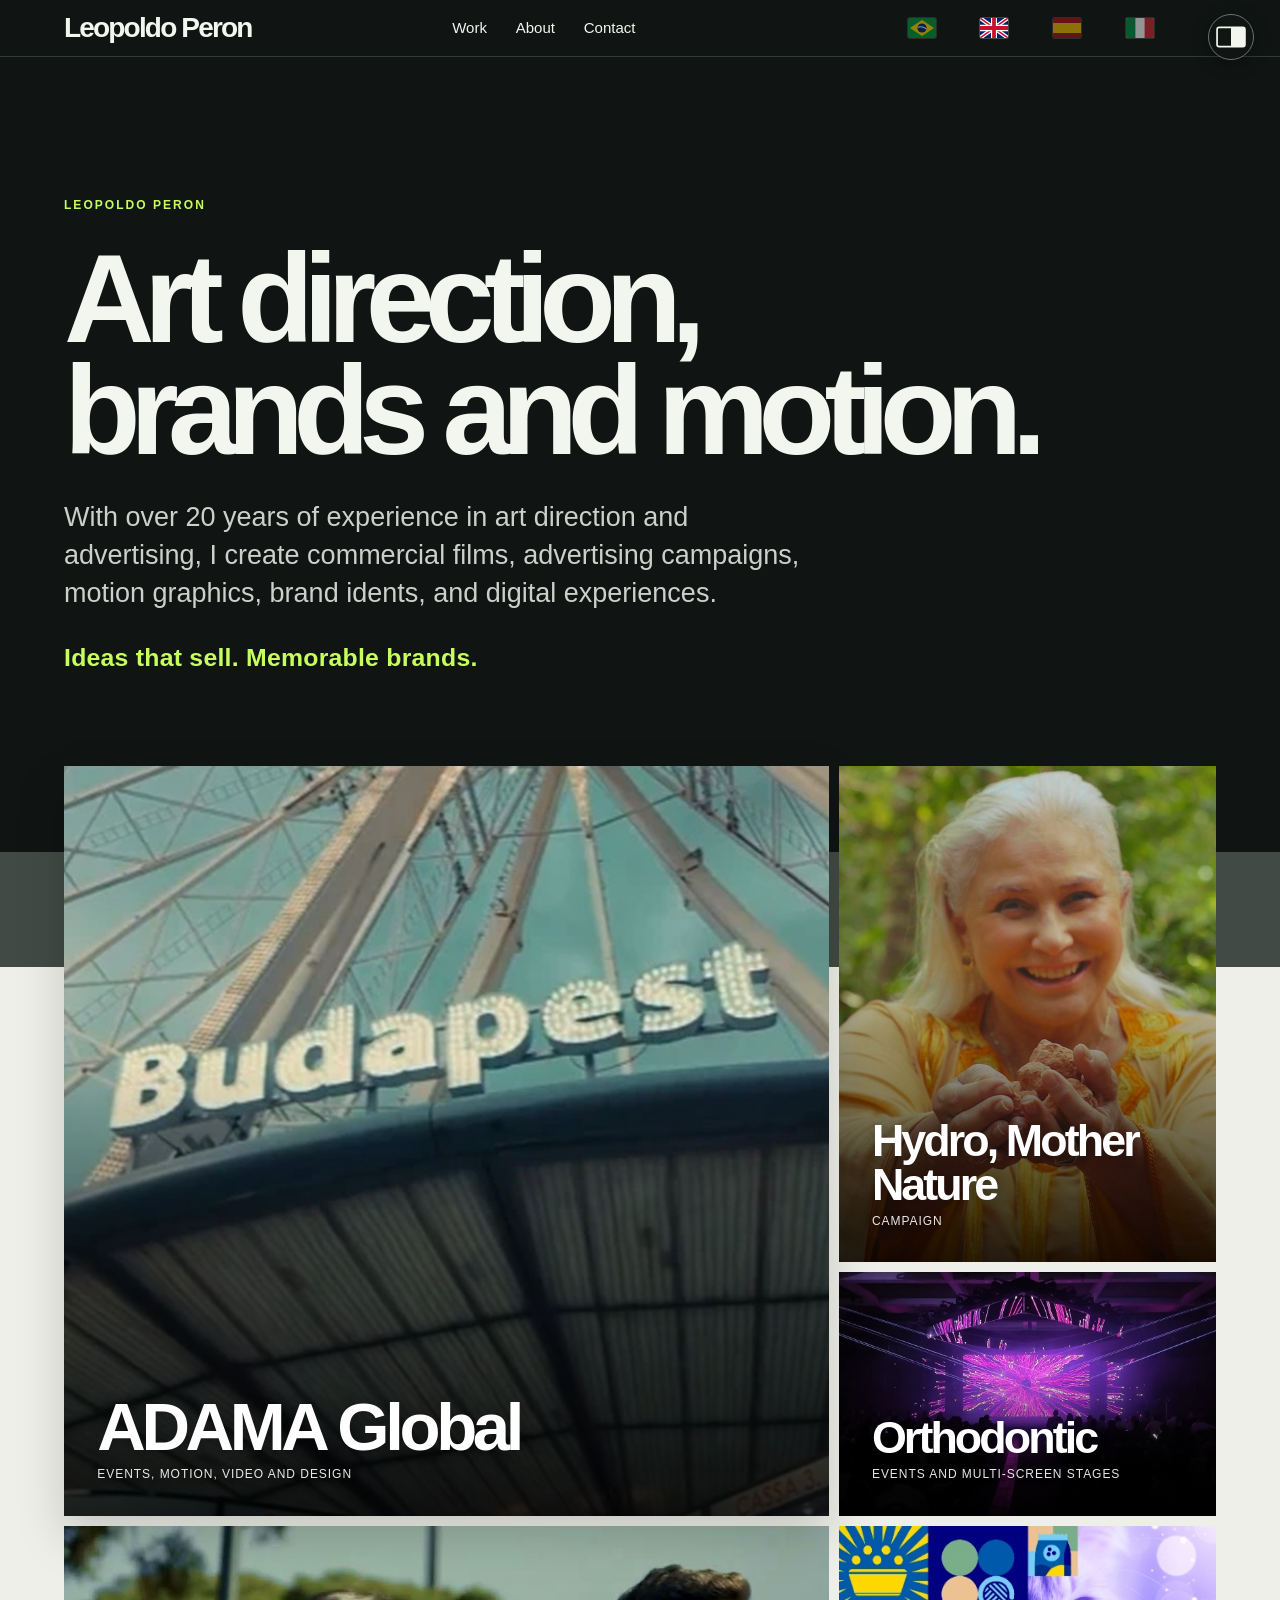
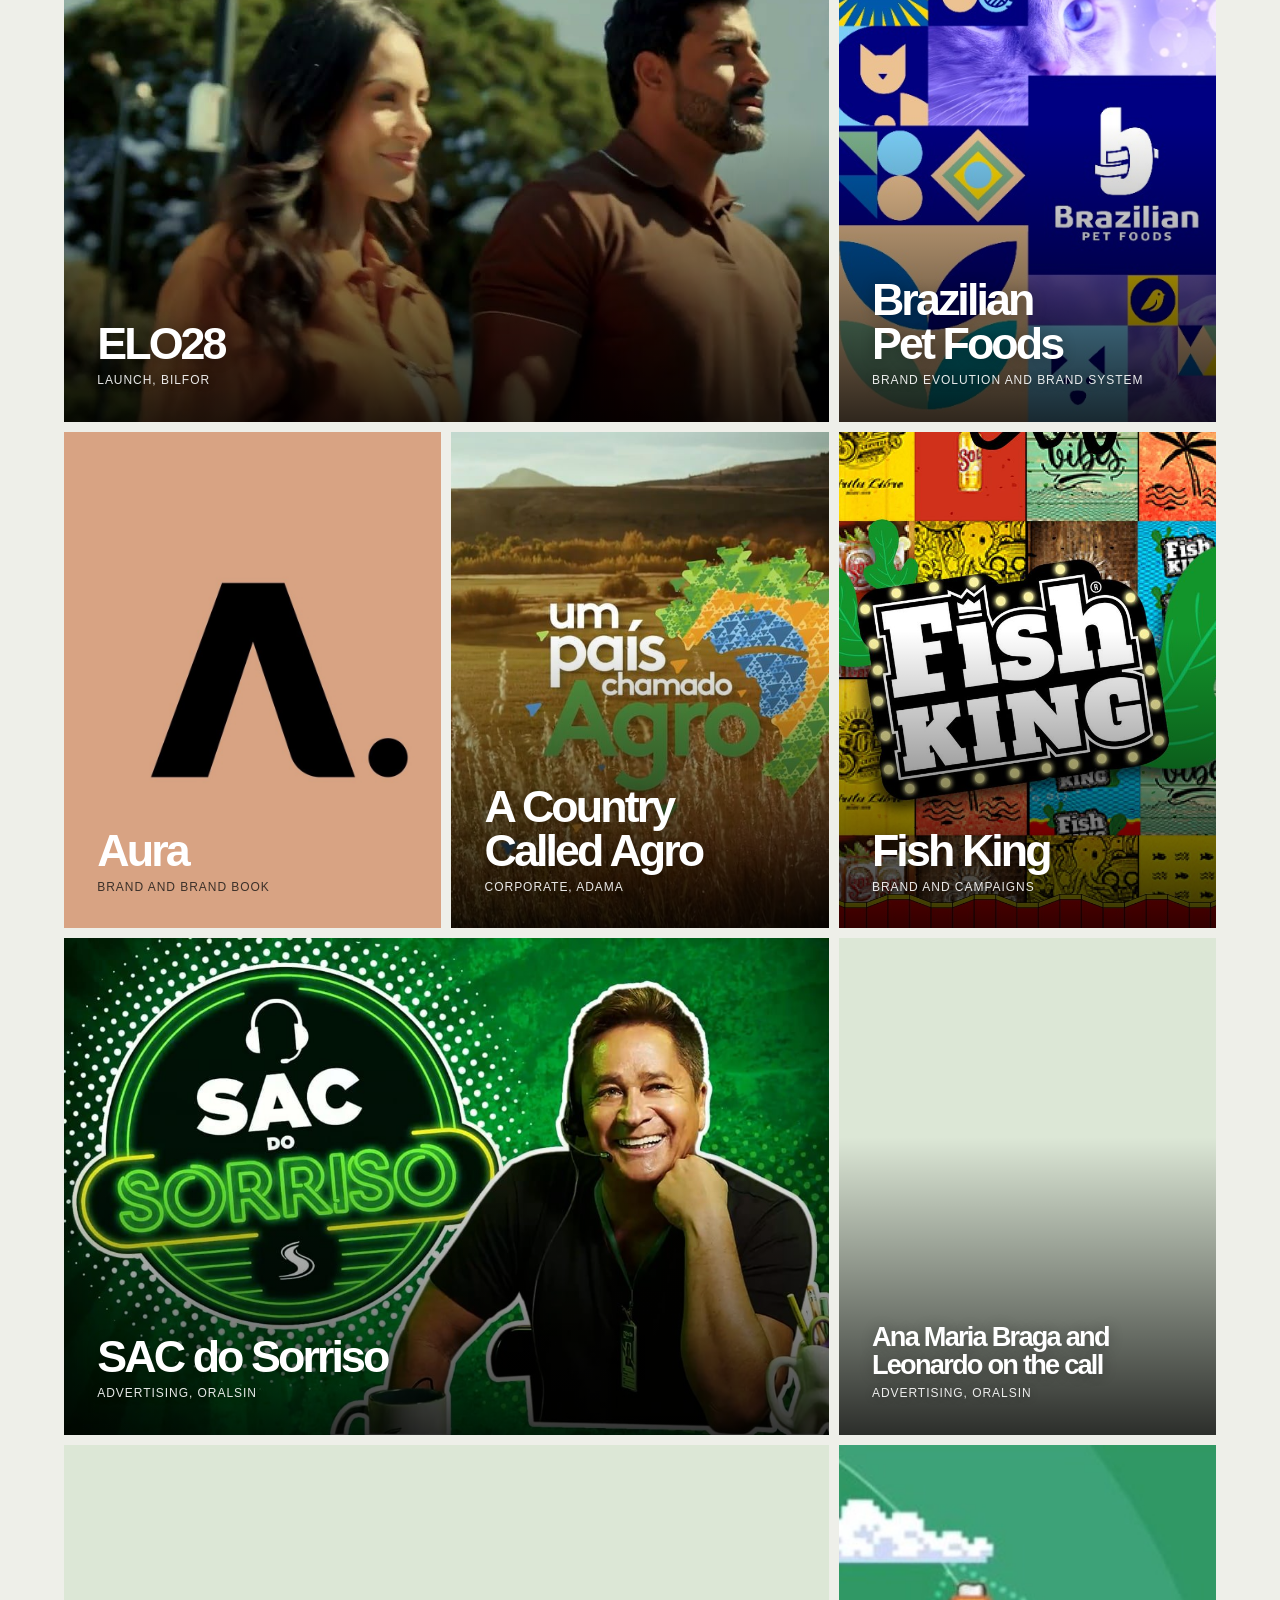
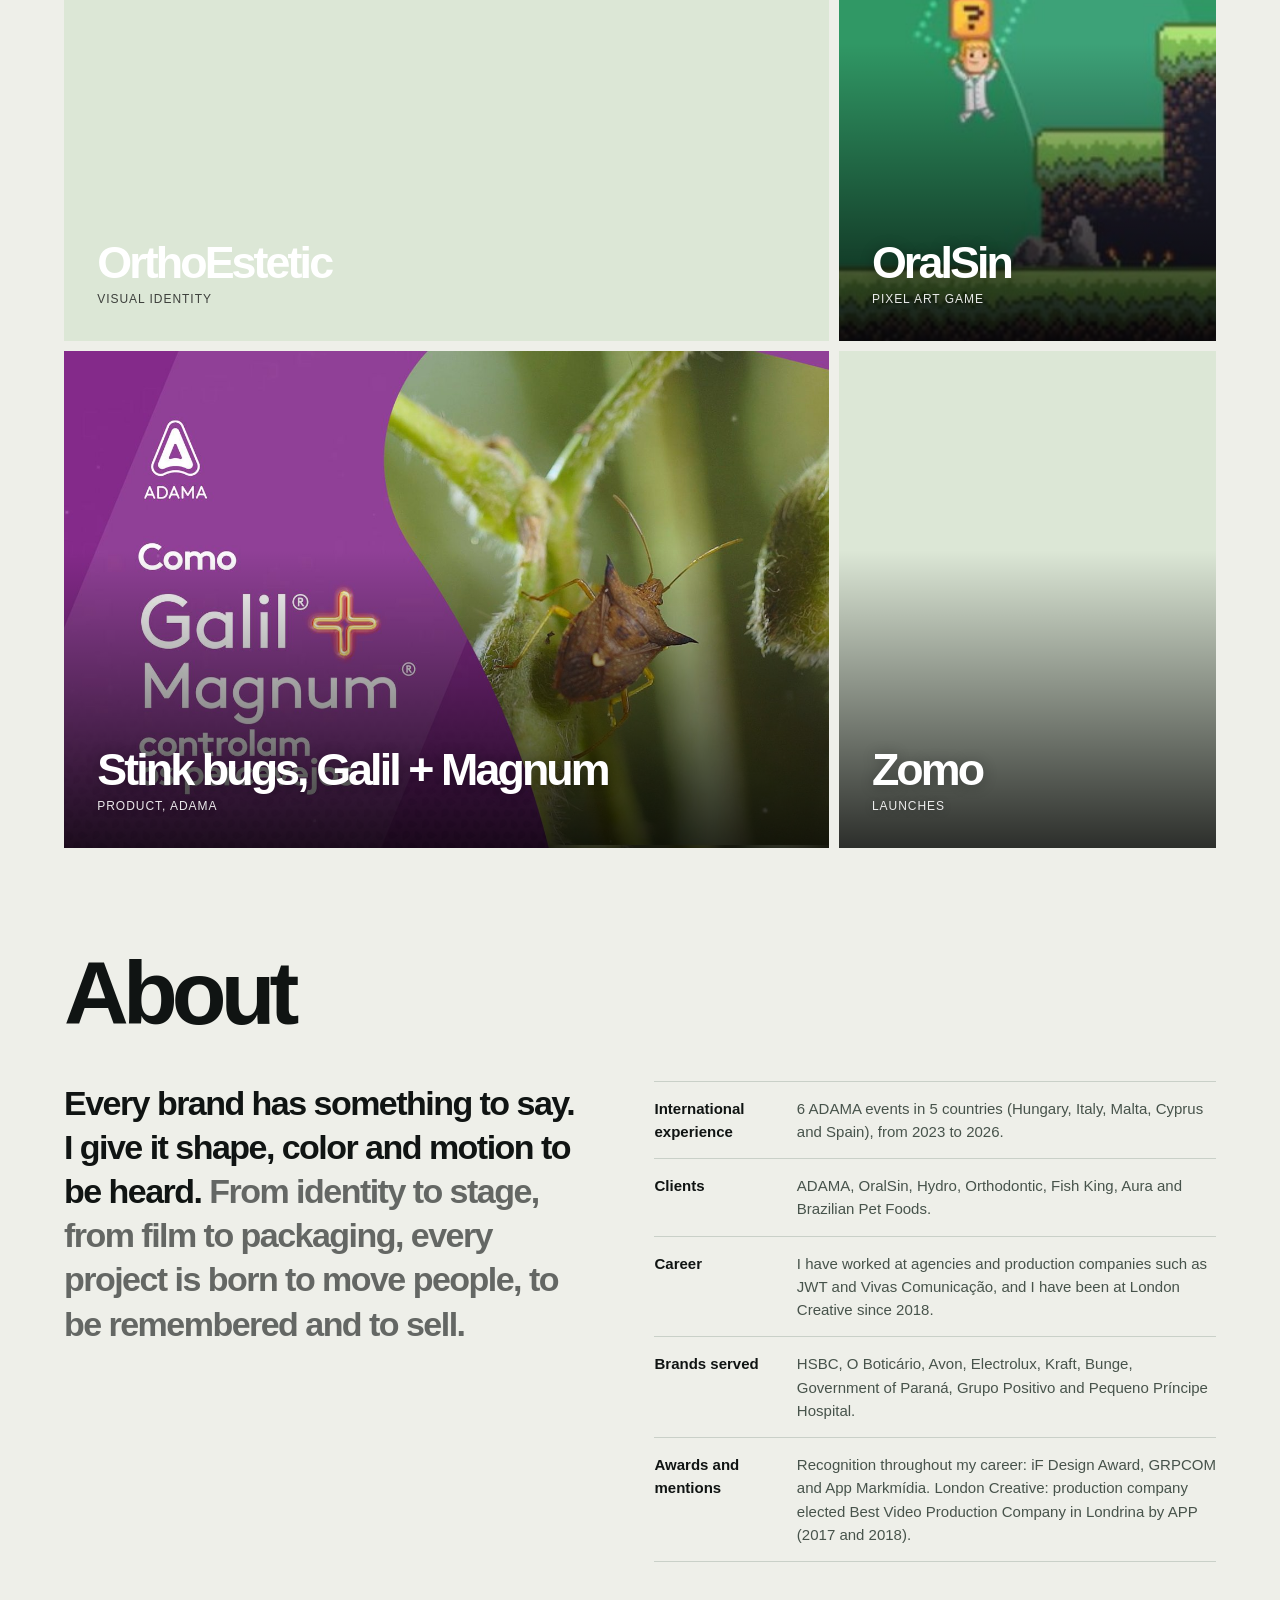
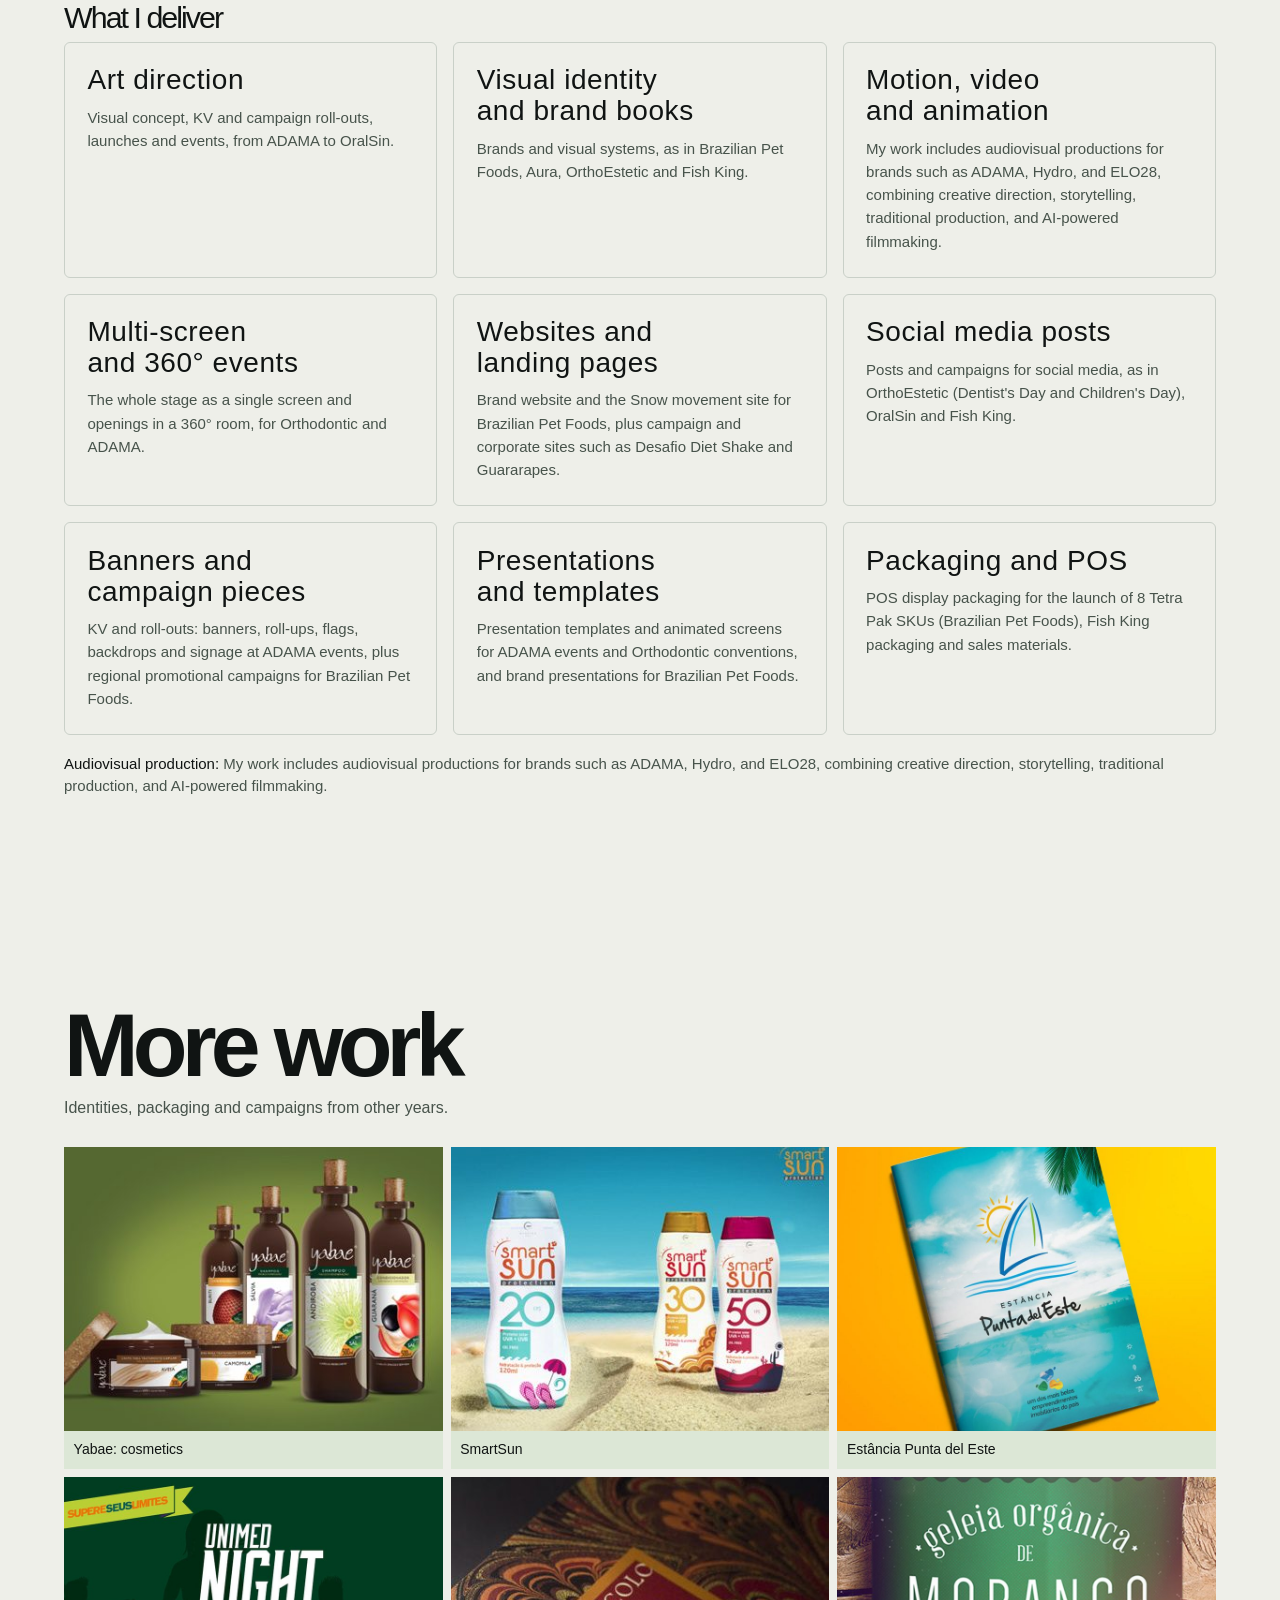
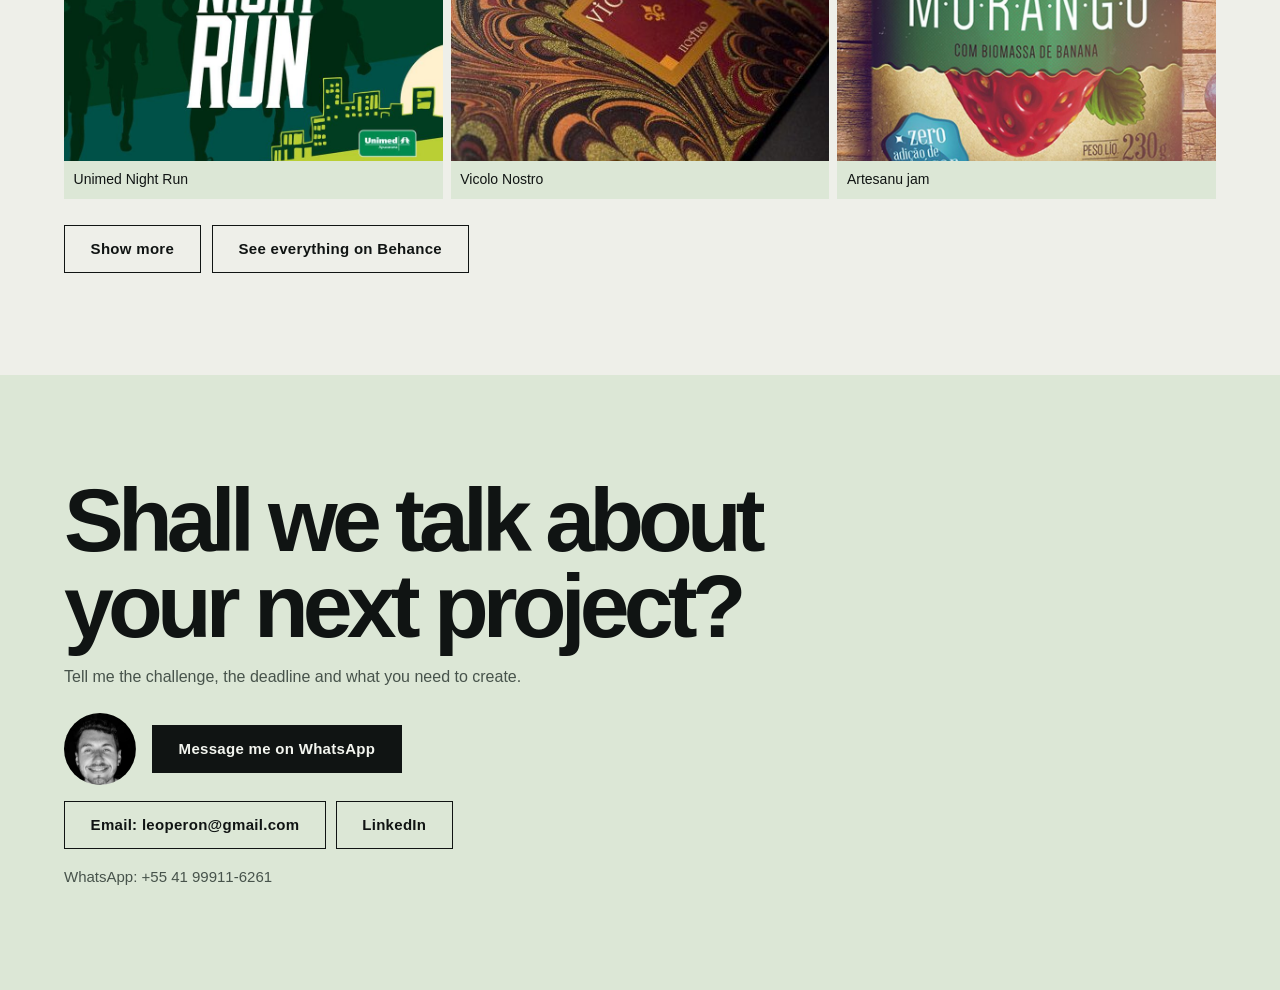
==== commit ebf751b4: "Align stink bugs portfolio tile caption with other tiles" ====
--- a/en/index.html
+++ b/en/index.html
@@ -556,7 +556,7 @@
 </button><button class="tile c4r2" style="--ga:.35;--fp:26% 38%" type="button" data-case="oralsin" aria-haspopup="dialog" aria-label="OralSin: open case">
   <img src="../img/oralsin/capa-semana-1.jpg" width="712" height="400" alt="Case cover OralSin: pixel art game" loading="lazy" decoding="async">
   <span class="cap"><span class="wtitle">OralSin</span><span class="wmeta">Pixel art game</span></span>
-</button><button class="tile w c8r2 capr" style="--ga:.4;--fp:0% 50%" type="button" data-case="percevejos" aria-haspopup="dialog" aria-label="Stink bugs, Galil + Magnum: open case">
+</button><button class="tile w c8r2" style="--ga:.4;--fp:0% 50%" type="button" data-case="percevejos" aria-haspopup="dialog" aria-label="Stink bugs, Galil + Magnum: open case">
   <img src="../img/percevejos/capa.jpg" width="1600" height="1000" alt="Case cover Stink Bugs, Galil + Magnum: product, ADAMA" loading="lazy" decoding="async">
   <span class="cap"><span class="wtitle">Stink bugs, Galil + Magnum</span><span class="wmeta">Product, ADAMA</span></span>
 </button><button class="tile c4r2" style="--ga:.3" type="button" data-case="zomo" aria-haspopup="dialog" aria-label="Zomo: open case">
